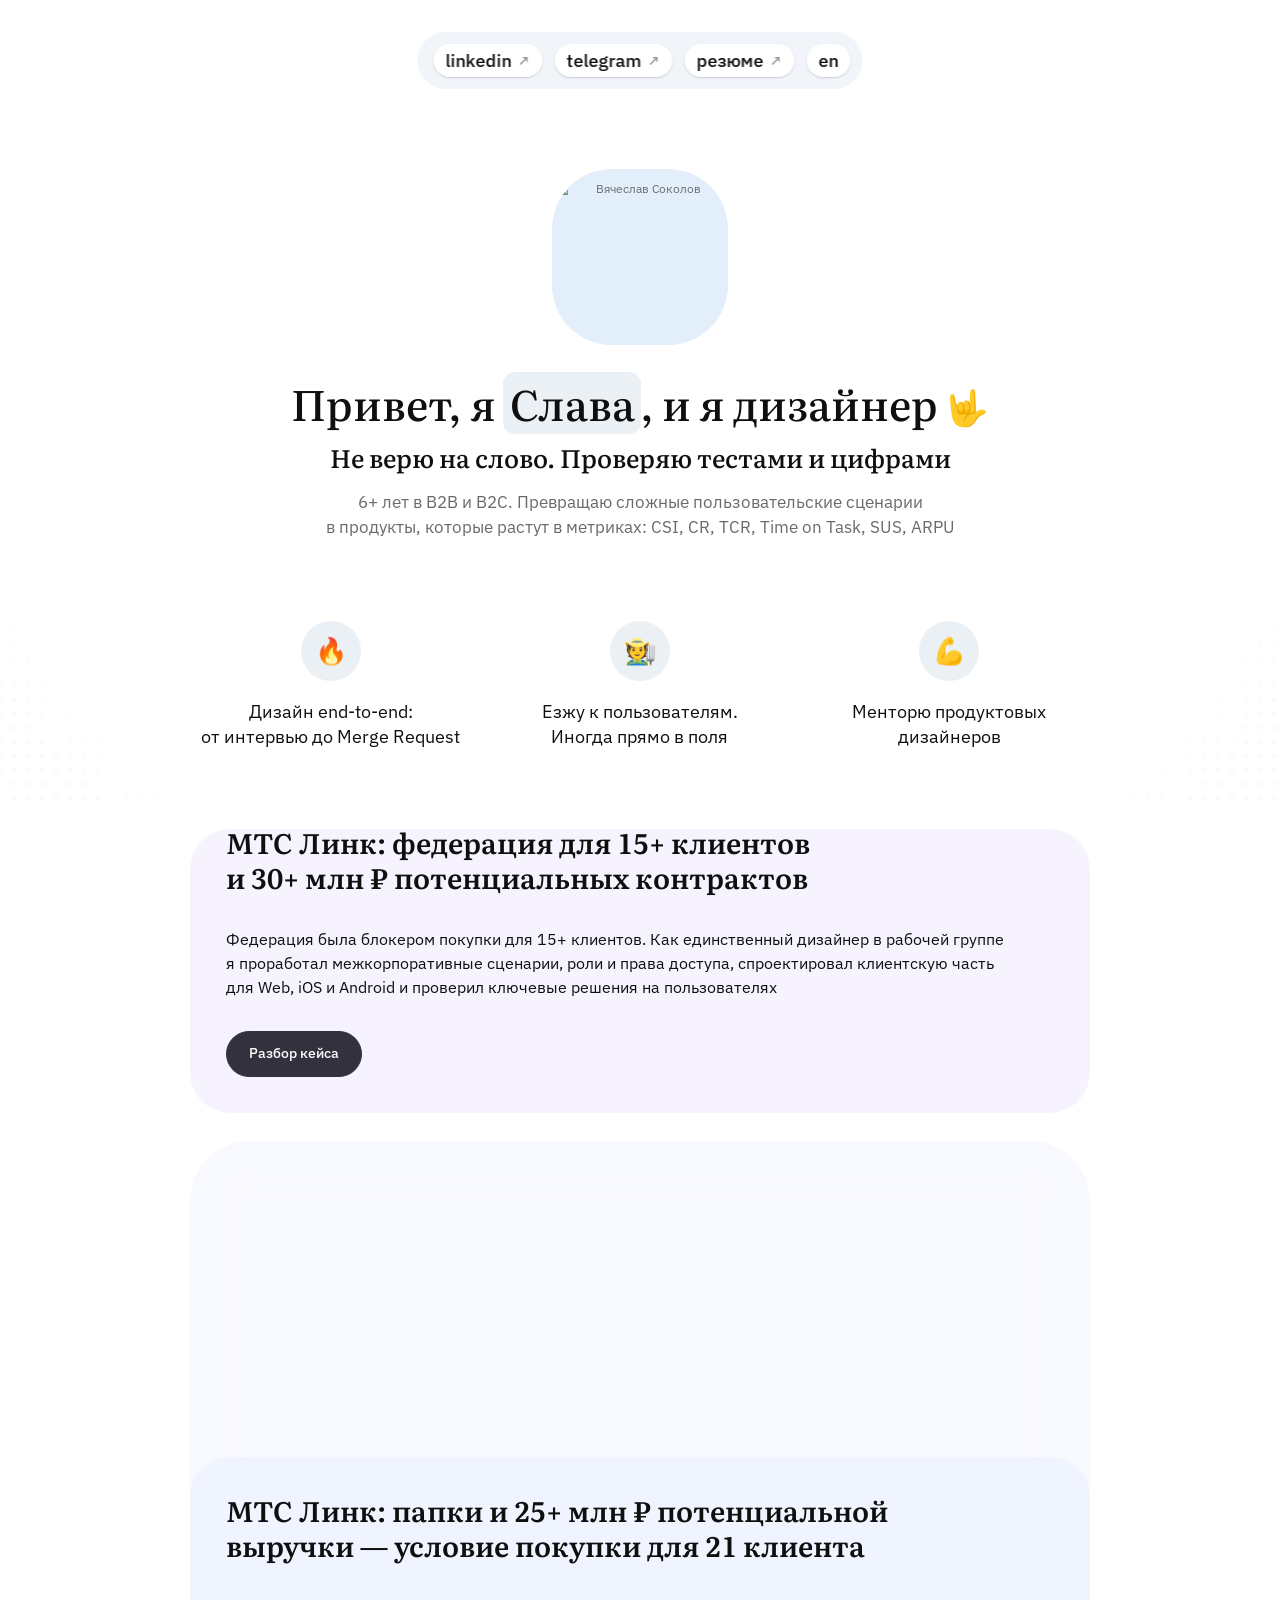
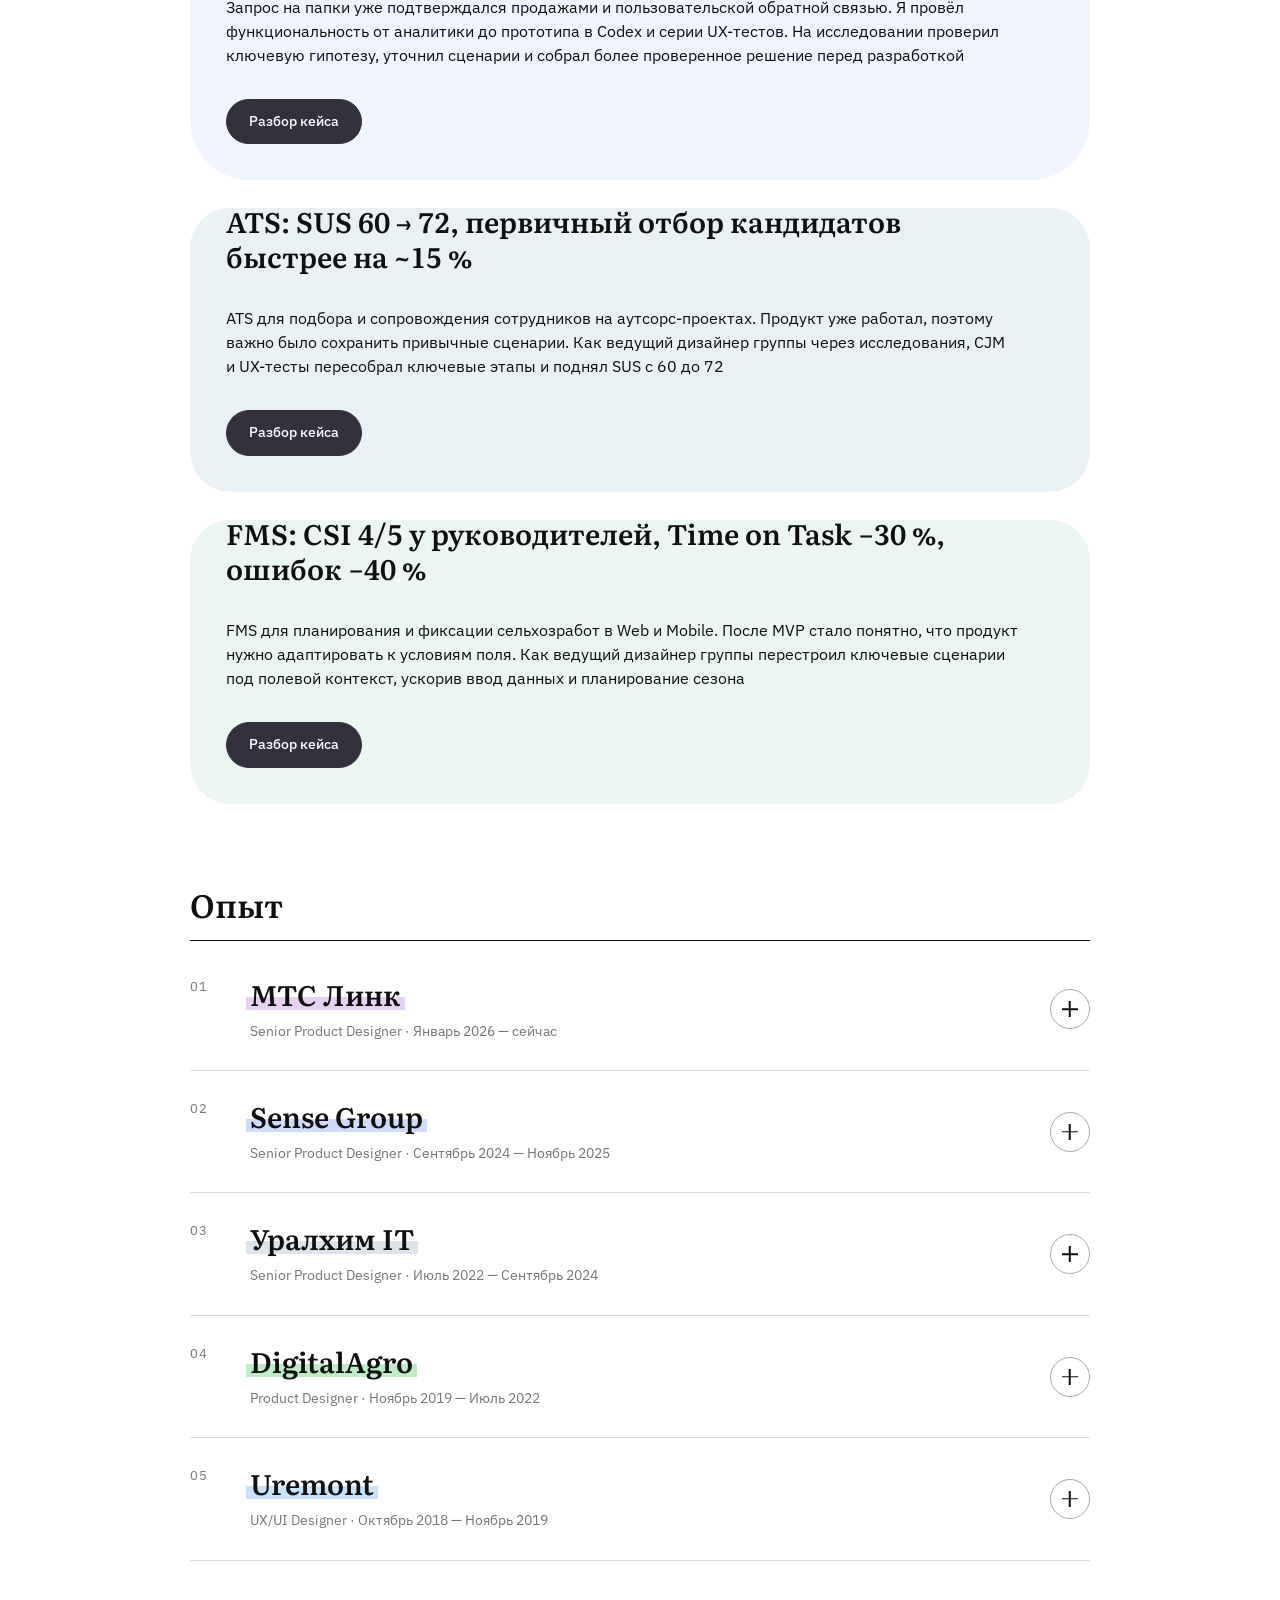
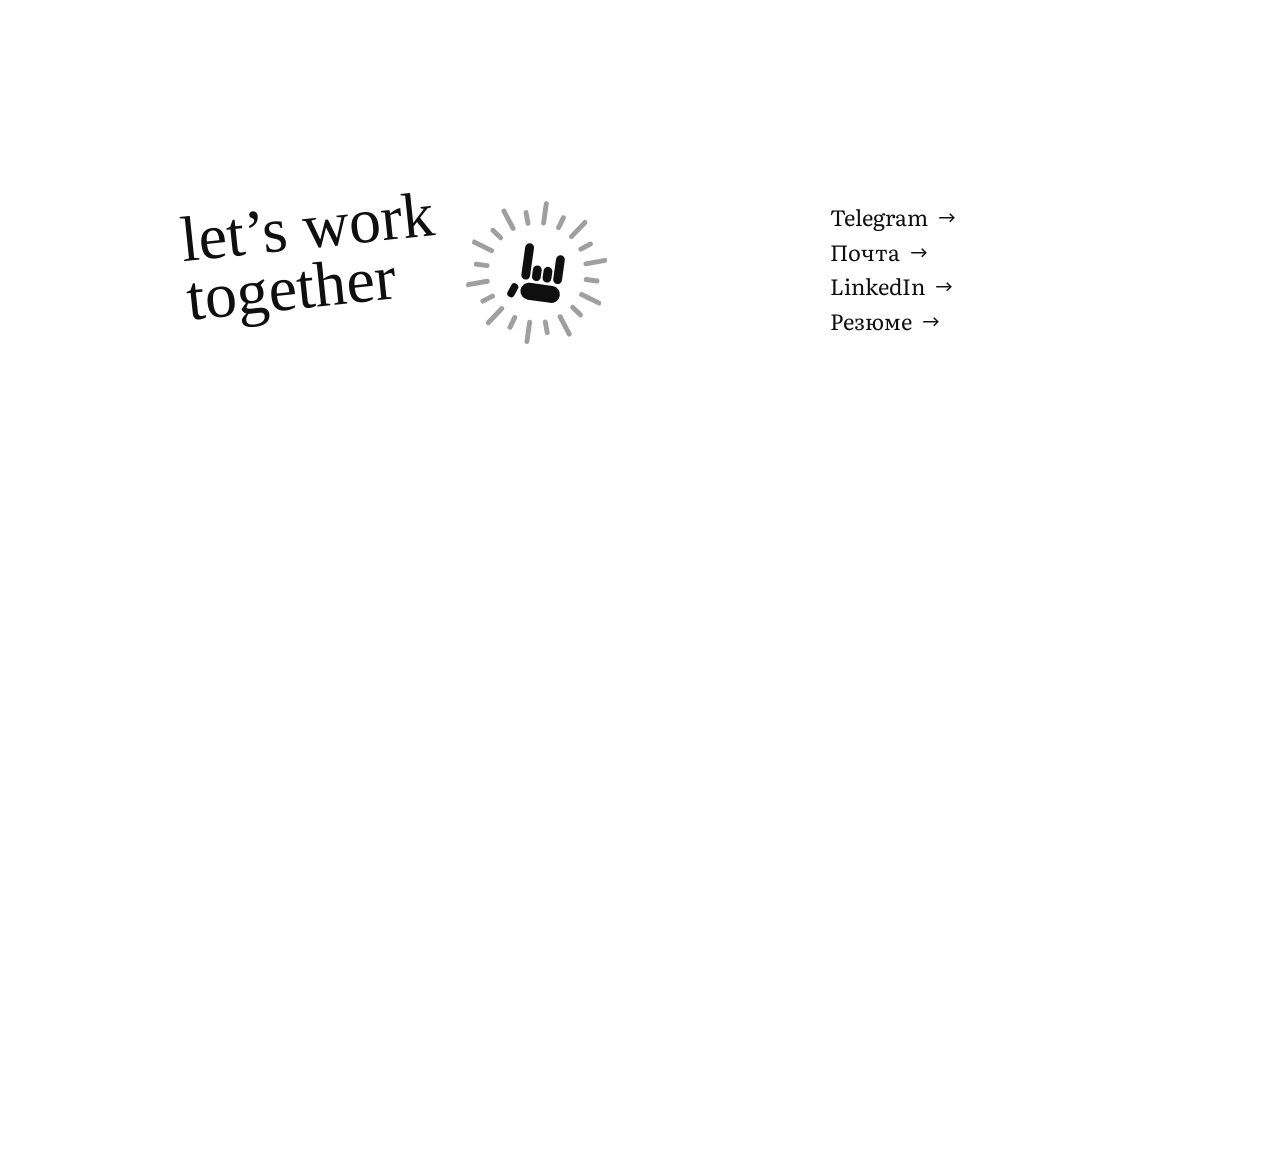
==== index.html @ fe498543 "Update stylesheet version in index.htmlindex.html: cache-buster style v127" ====
<!doctype html>
<html lang="ru" data-variant="b" data-type="1" data-body="3">
<head>
<meta charset="utf-8">
<meta name="viewport" content="width=device-width, initial-scale=1">
<meta name="description" content="Вячеслав Соколов — Senior Product Designer. B2B-продукты: корпоративные коммуникации, рекрутинг, полевые сервисы.">
<title>Вячеслав Соколов — Senior Product Designer</title>
<link rel="alternate" hreflang="ru" href="https://www.vsokolov.com/">
<link rel="alternate" hreflang="en" href="https://www.vsokolov.com/en/">
<link rel="alternate" hreflang="x-default" href="https://www.vsokolov.com/">
<link rel="icon" href="assets/favicon/favicon.ico" sizes="48x48">
<link rel="icon" type="image/png" sizes="32x32" href="assets/favicon/favicon-32.png">
<link rel="icon" type="image/png" sizes="192x192" href="assets/favicon/icon-192.png">
<link rel="apple-touch-icon" href="assets/favicon/apple-touch-icon.png">
<meta property="og:type" content="website">
<meta property="og:locale" content="ru_RU">
<meta property="og:site_name" content="Портфолио Вячеслава Соколова">
<meta property="og:url" content="https://www.vsokolov.com/">
<meta property="og:title" content="Senior Product Designer">
<meta property="og:description" content="6+ лет в B2B и B2C. Превращаю сложные пользовательские сценарии в продукты.">
<link rel="preconnect" href="https://fonts.googleapis.com">
<link rel="preconnect" href="https://fonts.gstatic.com" crossorigin>
<link href="https://fonts.googleapis.com/css2?family=Literata:wght@500;600&family=IBM+Plex+Sans:wght@400;500;600&family=Permanent+Marker&display=swap" rel="stylesheet">
<link rel="stylesheet" href="style.css?v=127">
<script src="site.js?v=124" defer></script>
<script src="intro.js?v=3" defer></script>
</head>
<body>
<svg width="0" height="0" style="position:absolute" aria-hidden="true" focusable="false"><filter id="displace-1" x="-50%" y="-50%" width="200%" height="200%"><feTurbulence type="turbulence" baseFrequency="0.03" numOctaves="3" seed="1" result="turbulence"/><feDisplacementMap in="SourceGraphic" in2="turbulence" scale="1.4" xChannelSelector="R" yChannelSelector="G"/></filter><filter id="displace-2" x="-50%" y="-50%" width="200%" height="200%"><feTurbulence type="turbulence" baseFrequency="0.03" numOctaves="3" seed="2" result="turbulence"/><feDisplacementMap in="SourceGraphic" in2="turbulence" scale="1.4" xChannelSelector="R" yChannelSelector="G"/></filter><filter id="displace-3" x="-50%" y="-50%" width="200%" height="200%"><feTurbulence type="turbulence" baseFrequency="0.03" numOctaves="3" seed="3" result="turbulence"/><feDisplacementMap in="SourceGraphic" in2="turbulence" scale="1.4" xChannelSelector="R" yChannelSelector="G"/></filter><filter id="displace-4" x="-50%" y="-50%" width="200%" height="200%"><feTurbulence type="turbulence" baseFrequency="0.03" numOctaves="3" seed="4" result="turbulence"/><feDisplacementMap in="SourceGraphic" in2="turbulence" scale="1.4" xChannelSelector="R" yChannelSelector="G"/></filter><filter id="displace-5" x="-50%" y="-50%" width="200%" height="200%"><feTurbulence type="turbulence" baseFrequency="0.03" numOctaves="3" seed="5" result="turbulence"/><feDisplacementMap in="SourceGraphic" in2="turbulence" scale="1.4" xChannelSelector="R" yChannelSelector="G"/></filter></svg>
<a class="skip" href="#main">К содержанию</a>

<div class="page-wrapper">
  <!-- сайдбар слева: фото, имя, роль, кнопки -->
  <aside class="sidebar" id="top">
    <div class="sidebar__inner">
      <div class="sidebar__links">
        <a class="pill pill--outline" href="https://www.linkedin.com/in/vycheslav-sokolov/" target="_blank" rel="noopener">LinkedIn<i class="arr">↗</i></a>
        <a class="pill pill--outline" href="https://t.me/Sokolov_k_doske" target="_blank" rel="noopener">Telegram<i class="arr">↗</i></a>
        <a class="pill pill--outline" href="https://drive.google.com/drive/folders/1yA-wTGNDiWYQ2XmveLwB1-y0D-GJOp_q?usp=sharing" target="_blank" rel="noopener">Резюме<i class="arr">↗</i></a>
        <a class="pill pill--outline pill--lang" href="en/" hreflang="en" lang="en" aria-label="English version">EN</a>
      </div>
      <div class="sidebar__photo" id="sidebar-photo"></div>
    </div>
  </aside>

  <main id="main">

  <section class="hero" aria-labelledby="h1">
    <h1 id="h1" class="hero__h"><span class="hero__b">Привет, я <mark class="chip">Слава</mark>, и я дизайнер&nbsp;<span class="hero__emo" aria-hidden="true">🤟</span></span><span class="hero__sub">Не верю на слово. Проверяю тестами и цифрами</span></h1>
    <p class="hero__lead">6+ лет в B2B и B2C. Превращаю сложные пользовательские сценарии в продукты, которые растут в метриках: CSI, CR, TCR, Time on Task, SUS, ARPU</p>
    <ul class="anchors">
      <li><span class="anchors__ico"><span class="anchors__emo" aria-hidden="true">🔥</span></span><span>Дизайн end-to-end: <br>от интервью до Merge Request</span></li>
      <li><span class="anchors__ico"><span class="anchors__emo" aria-hidden="true">🧑‍🌾</span></span><span>Езжу к пользователям. <br>Иногда прямо в поля</span></li>
      <li><span class="anchors__ico"><span class="anchors__emo" aria-hidden="true">💪</span></span><span>Менторю продуктовых <br>дизайнеров</span></li>
    </ul>
  </section>

  <section class="work" id="work" aria-label="Работы">
    <div id="cases"></div>
  </section>

  <section class="xpb" id="xpb" aria-labelledby="xpb-title">
    <div class="work__head"><h2 id="xpb-title">Опыт</h2></div>
    <div class="xpb__grid" id="xpb-grid"></div>
  </section>

  <section class="exp" id="experience" aria-labelledby="exp-title">
    <div class="work__head">
      <h2 id="exp-title">Опыт</h2>
    </div>
    <div class="xp-list" id="xp-list"></div>
    <div class="study">
      <div class="work__head work__head--sub"><h3>Учёба</h3></div>
      <ul class="study__list" id="study-list"></ul>
    </div>
  </section>


  <!-- ===== футер «let's rock»: чёрный на белом → по скроллу заезжает чёрная плашка, надпись инвертируется ===== -->
  <section class="fv fvx fv1" aria-label="Контакты">
    <div class="fvx__run"><div class="fvx__stick"><div class="fvx__layer fvx__layer--light"><div class="fvx__in fvx__in--1"><div class="fv1__art"><p class="rock" aria-hidden="true"><span>let’s work</span><span>together</span></p><svg class="horns" viewBox="0 0 250 290" aria-hidden="true" fill="none" stroke="currentColor" stroke-width="13" stroke-linecap="round" stroke-linejoin="round">
        <path d="M84 160 C76 126 72 92 76 68 C80 44 112 44 114 68 C116 94 118 120 122 140"/>
        <path d="M122 140 C134 128 164 128 172 146"/>
        <path d="M172 146 C178 120 188 94 198 72 C206 54 232 62 228 82 C224 106 212 134 202 168"/>
        <path d="M86 172 C60 178 26 160 12 128 C6 112 26 100 40 112 C58 128 76 148 92 160"/>
        <path d="M84 160 C76 206 90 256 138 262 C184 268 210 224 202 168"/>
      </svg></div><div class="fv1__side"><div class="fv__list"><a class="frow" href="https://t.me/Sokolov_k_doske" target=_blank rel=noopener><span>Telegram</span><i aria-hidden="true">→</i></a><a class="frow" href="mailto:sokolov_vya@mail.ru"><span>Почта</span><i aria-hidden="true">→</i></a><a class="frow" href="https://www.linkedin.com/in/vycheslav-sokolov/" target=_blank rel=noopener><span>LinkedIn</span><i aria-hidden="true">→</i></a><a class="frow" href="https://drive.google.com/drive/folders/1yA-wTGNDiWYQ2XmveLwB1-y0D-GJOp_q?usp=sharing" target=_blank rel=noopener><span>Резюме</span><i aria-hidden="true">→</i></a></div></div></div></div><div class="fvx__layer fvx__layer--dark" aria-hidden="true"><div class="fvx__in fvx__in--1"><div class="fv1__art"><p class="rock" aria-hidden="true"><span>let’s work</span><span>together</span></p><svg class="horns" viewBox="0 0 250 290" aria-hidden="true" fill="none" stroke="currentColor" stroke-width="13" stroke-linecap="round" stroke-linejoin="round">
        <path d="M84 160 C76 126 72 92 76 68 C80 44 112 44 114 68 C116 94 118 120 122 140"/>
        <path d="M122 140 C134 128 164 128 172 146"/>
        <path d="M172 146 C178 120 188 94 198 72 C206 54 232 62 228 82 C224 106 212 134 202 168"/>
        <path d="M86 172 C60 178 26 160 12 128 C6 112 26 100 40 112 C58 128 76 148 92 160"/>
        <path d="M84 160 C76 206 90 256 138 262 C184 268 210 224 202 168"/>
      </svg></div><div class="fv1__side"><div class="fv__list"><a class="frow" href="https://t.me/Sokolov_k_doske" target=_blank rel=noopener tabindex=-1><span>Telegram</span><i aria-hidden="true">→</i></a><a class="frow" href="mailto:sokolov_vya@mail.ru" tabindex=-1><span>Почта</span><i aria-hidden="true">→</i></a><a class="frow" href="https://www.linkedin.com/in/vycheslav-sokolov/" target=_blank rel=noopener tabindex=-1><span>LinkedIn</span><i aria-hidden="true">→</i></a><a class="frow" href="https://drive.google.com/drive/folders/1yA-wTGNDiWYQ2XmveLwB1-y0D-GJOp_q?usp=sharing" target=_blank rel=noopener tabindex=-1><span>Резюме</span><i aria-hidden="true">→</i></a></div></div></div></div></div></div>
  </section>

  </main>
</div>



<div class="sheet" id="sheet" aria-hidden="true">
  <div class="sheet__backdrop" data-close></div>
  <aside class="sheet__dialog" role="dialog" aria-modal="true" aria-labelledby="sheet-title" tabindex="-1">
    <button class="sheet__close" type="button" data-close aria-label="Закрыть кейс">✕</button>
    <div class="sheet__in" id="sheet-in"></div>
  </aside>
</div>
</body>
</html>
---- style.css ----
/* ==========================================================
   Ink / Paper · karalevich.com composition × n.belov.design cards
   Фиксированная сборка под 1920 — без адаптива.
   Референсы:
   — karalevich.com: угловая навигация, центрированное вступление,
     нарратив-заголовок + таблица фактов перед сценой со скринами.
   — n.belov.design/ru: карточка кейса = плашка с центрированной
     маркой бренда, короткий текст, две пилюли-кнопки.
   ========================================================== */
:root{
  --paper:#FFFFFF; --paper-2:#F4F3F0;
  --ink:#15130F; --ink-70:rgba(21,19,15,.72); --ink-55:rgba(21,19,15,.58); --ink-30:rgba(21,19,15,.32);
  --rule:rgba(21,19,15,.16); --rule-soft:rgba(21,19,15,.10);
  --signal:#C2412A;
  --tone-ink:#15130F; --tone-blue:#1B3050; --tone-clay:#9A4426; --tone-sage:#2E4B3B;

  --canvas:1920px;
  --container:900px;  /* B: единая ширина контента; ничто не выходит за неё */
  --gutter:28px;      /* B: отступ внутри карточки = зазор между карточками */
  --col:800px;     /* ЕДИНАЯ колонка: хиро, заголовки, карточки, опыт, контакты — всё по ней */
  --gap:22px;
  --r:40px;        /* радиус карточки */
  --r-in:18px;     /* вложенный радиус = --r минус отступ кадра (40−22) */
  --media-h:300px; /* высота медиа-контейнера в карточке */
  --media-pad:22px;

  --f-display:"Unbounded","Golos Text",sans-serif;
  --f-body:"Golos Text","Inter","Helvetica Neue",Arial,sans-serif;
}
*{box-sizing:border-box}
html{scroll-behavior:smooth;scroll-padding-top:40px}
body{
  margin:0;min-width:var(--canvas);width:var(--canvas);margin-inline:auto;
  background:var(--paper);color:var(--ink);font-family:var(--f-body);
  font-size:16px;line-height:1.6;letter-spacing:0;font-variant-numeric:tabular-nums;
  -webkit-font-smoothing:antialiased;
}
/* двухколоночная верстка: сайдбар слева, контент справа */
/* внешний отступ = --edge со всех сторон страницы; он же отступ плашки от верха/низа экрана */
.page-wrapper{--edge:30px;display:grid;grid-template-columns:300px 1fr;gap:60px;padding:var(--edge);min-height:100vh}
body.is-locked{overflow:hidden}
a{color:inherit;text-decoration:none}
h1,h2,h3,h4,p,ul,ol,li,dl,dd,dt,figure,figcaption,button{margin:0;padding:0}
ul,ol{list-style:none}
button{font:inherit;color:inherit;background:none;border:0;cursor:pointer}
img{display:block;max-width:100%}
:focus-visible{outline:2px solid var(--signal);outline-offset:3px}
.skip{position:absolute;left:12px;top:-60px;z-index:200;background:var(--ink);color:var(--paper);padding:10px 16px;font-size:14px}
.skip:focus{top:12px}
.meta{font-size:11px;letter-spacing:.14em;text-transform:uppercase;font-weight:600;color:var(--ink-55)}

/* ================= SIDEBAR (слева: фото, имя, роль, кнопки) ================= */
.sidebar{
  /* плашка закреплена и всегда равна высоте экрана минус внешние отступы сверху/снизу */
  position:sticky;top:var(--edge);align-self:start;
  height:calc(100vh - var(--edge)*2);
  background:#F7F7F7;border-radius:var(--r);
  padding:32px;overflow-y:auto;scrollbar-width:none;
}
.sidebar::-webkit-scrollbar{display:none}
/* внутренний отступ 32px со всех сторон; верх — фото/имя/био, низ — кнопки прибиты к нижнему краю */
.sidebar__inner{display:flex;flex-direction:column;align-items:center;text-align:center;min-height:100%}
.sidebar__photo{
  width:160px;height:160px;margin-bottom:28px;
  background:var(--paper-2);border-radius:50%;
  display:flex;align-items:center;justify-content:center;
  font-size:12px;color:var(--ink-55);flex:none;
}

/* ссылки и подпись нужны только варианту B */
.sidebar__links,.hero__b,.hero__lead,.anchors,.arr,.kcard__panel--b{display:none}

/* ================= ПЕРЕКЛЮЧАТЕЛЬ ВАРИАНТОВ ================= */

/* ================= PILLS (n.belov-style buttons) ================= */
.pill{display:inline-flex;align-items:center;gap:7px;border-radius:999px;padding:11px 22px;font-size:13.5px;font-weight:500;border:1px solid transparent;transition:background .2s,color .2s,border-color .2s}
.pill--solid{background:var(--paper);color:var(--ink)}
.pill--solid:hover{background:var(--ink);color:var(--paper)}
.pill--line{border-color:rgba(247,245,240,.4);color:var(--paper)}
.pill--line:hover{background:var(--paper);color:var(--ink);border-color:var(--paper)}
/* тёмные пилюли — для карточек на светлой подложке */
.pill--dark{background:var(--ink);color:var(--paper)}
.pill--dark:hover{background:transparent;color:var(--ink);border-color:var(--ink)}
.pill--outline{border-color:var(--rule);color:var(--ink)}
.pill--outline:hover{background:var(--ink);color:var(--paper);border-color:var(--ink)}

/* ================= HERO (центрированное вступление) ================= */
.hero{max-width:var(--col);margin-inline:auto;padding:80px 0 100px;text-align:center}
.hero__eyebrow{display:block}
.hero__h{margin-top:26px;font-family:var(--f-display);font-size:38px;line-height:1.22;letter-spacing:0;font-weight:600;text-wrap:balance;max-width:45ch;margin-inline:auto}
.hero__h em{font-style:normal;color:var(--ink-30)}

/* ================= WORK ================= */
.work{max-width:var(--col);margin-inline:auto;padding:60px 0 0}
.work__head{display:flex;align-items:baseline;justify-content:space-between;gap:20px;padding-bottom:16px;border-bottom:1px solid var(--ink)}
.work__head h2{font-family:var(--f-display);font-size:30px;letter-spacing:0;font-weight:600}
.work__head--sub{padding-bottom:14px;margin-top:0}
.work__head h3{font-family:var(--f-display);font-size:20px;letter-spacing:0;font-weight:600}

/* ---- case card: единая карточка в духе n.belov — медиа сверху, панель с фактами снизу ---- */
.case{max-width:var(--col);margin-inline:auto;padding-top:96px}

.kcard{
  --tone:var(--tone-ink);--on:#F7F5F0;--on-2:rgba(247,245,240,.62);--on-3:rgba(247,245,240,.22);
  display:block;width:100%;border-radius:var(--r);overflow:hidden;
  box-shadow:0 1px 0 var(--rule-soft);
}
.kcard[data-tone="blue"]{--tone:var(--tone-blue)}
.kcard[data-tone="clay"]{--tone:var(--tone-clay)}
.kcard[data-tone="sage"]{--tone:var(--tone-sage)}

/* сцена фиксированной высоты 300px; кадр внутри центрируется и живёт по высоте,
   ширина — производная от пропорций картинки, на всю ширину не тянется */
.kcard__media{position:relative;height:var(--media-h);padding:var(--media-pad);background:var(--paper-2);display:flex;align-items:center;justify-content:center;overflow:hidden}
.kcard__media img{position:static;width:auto;height:100%;max-width:100%;object-fit:contain;border-radius:var(--r-in);box-shadow:0 18px 40px -22px rgba(21,19,15,.38)}
.kcard__ghost{font-family:var(--f-display);font-weight:700;font-size:140px;letter-spacing:0;color:var(--tone);opacity:.16;line-height:1;user-select:none}

.kcard__panel{background:var(--tone);color:var(--on);padding:52px 64px 56px}
.kcard__eyebrow{color:var(--on-2)}
.kcard__title{margin-top:16px;font-family:var(--f-display);font-size:30px;line-height:1.18;letter-spacing:0;font-weight:600;max-width:34ch}
.kcard__facts{margin-top:30px;border-top:1px solid var(--on-3)}
.kcard__facts div{display:grid;grid-template-columns:168px minmax(0,1fr);gap:18px;padding:14px 0;border-bottom:1px solid var(--on-3);font-size:14.5px}
.kcard__facts dt{color:var(--on-2)}
.kcard__facts dd{font-weight:500}
.kcard__btns{margin-top:20px;display:flex;gap:12px}

/* ---- variant: лёгкая тональность — бледная подложка в цвете кейса, тёмный текст ---- */
.kcard--light{border:1px solid color-mix(in srgb, var(--tone) 26%, white)}
.kcard--light .kcard__media{background:color-mix(in srgb, var(--tone) 9%, white)}
.kcard--light .kcard__ghost{color:var(--tone);opacity:.28}
.kcard--light .kcard__panel{background:color-mix(in srgb, var(--tone) 7%, white);color:var(--ink)}
.kcard--light .kcard__eyebrow{color:var(--ink-55)}
.kcard--light .kcard__facts{border-top-color:color-mix(in srgb, var(--tone) 30%, white)}
.kcard--light .kcard__facts div{border-bottom-color:color-mix(in srgb, var(--tone) 22%, white)}
.kcard--light .kcard__facts dt{color:var(--ink-55)}
.kcard--light .kcard__facts dd{color:var(--ink)}

/* ---- variant: серая подложка — изображение в рамке внутри, факты на том же сером поле ---- */
.kcard--grey{border:1px solid var(--rule-soft)}
.kcard--grey .kcard__panel{background:var(--paper-2);color:var(--ink);padding:44px 64px 56px}
.kcard--grey .kcard__media{background:var(--paper-2)}
.kcard--grey .kcard__media .frame{display:block;height:100%;border-radius:var(--r-in);overflow:hidden;box-shadow:0 18px 40px -22px rgba(21,19,15,.3)}
.kcard--grey .kcard__media .frame img{width:auto;height:100%;max-width:100%;object-fit:contain;display:block;border-radius:0;box-shadow:none}
.kcard--grey .kcard__eyebrow{color:var(--ink-55)}
.kcard--grey .kcard__title{color:var(--ink)}
.kcard--grey .kcard__facts{border-top-color:var(--ink)}
.kcard--grey .kcard__facts div{border-bottom-color:var(--rule-soft)}
.kcard--grey .kcard__facts dt{color:var(--ink-55)}
.kcard--grey .kcard__facts dd{color:var(--ink)}

/* ================= EXPERIENCE ================= */
.exp{max-width:var(--col);margin-inline:auto;padding-top:150px}
.xp-list{border-top:0}
.xp{border-bottom:1px solid var(--rule)}
/* заголовок строки — заподлицо с колонкой, индикатор прижат к правому краю */
.xp__head{width:100%;text-align:left;display:grid;grid-template-columns:minmax(0,1fr) 26px;column-gap:var(--gap);align-items:center;padding:20px 0}
/* индикатор: форма не меняется, плюс складывается в минус; открытое состояние — заливка */
.xp__icon{justify-self:end;width:26px;height:26px;border-radius:50%;border:1px solid var(--rule);position:relative;flex:none;transition:background .22s,border-color .22s}
.xp__icon::before,.xp__icon::after{content:"";position:absolute;left:50%;top:50%;width:10px;height:1px;background:var(--ink);
  transform:translate(-50%,-50%);transition:background .22s,transform .3s cubic-bezier(.2,.8,.3,1)}
.xp__icon::after{transform:translate(-50%,-50%) rotate(90deg)}
.xp__head:hover .xp__icon{border-color:var(--ink-55)}
.xp.is-open .xp__icon{background:var(--ink);border-color:var(--ink)}
.xp.is-open .xp__icon::before,.xp.is-open .xp__icon::after{background:var(--paper)}
.xp.is-open .xp__icon::after{transform:translate(-50%,-50%) rotate(90deg) scaleX(0)}
.xp__main{display:flex;flex-direction:column;gap:4px}
.xp__co{font-family:var(--f-display);font-size:17px;letter-spacing:0;font-weight:600}
.xp__sub{font-size:13.5px;color:var(--ink-55)}
.xp__sub em{font-style:normal;color:var(--signal)}
.xp__panel{display:grid;grid-template-rows:0fr;transition:grid-template-rows .4s cubic-bezier(.2,.8,.3,1)}
.xp.is-open .xp__panel{grid-template-rows:1fr}
.xp__inner{overflow:hidden;min-height:0}
.xp__body{padding:2px 0 32px;max-width:68ch}
.xp__about{font-size:13.5px;line-height:1.6;color:var(--ink-70)}
.xp__items{margin-top:15px;display:flex;flex-direction:column;gap:10px}
.xp__items li{position:relative;font-size:13.5px;line-height:1.6;color:var(--ink-70)}
.xp__items li::before{content:"";position:absolute;left:-18px;top:.8em;width:7px;height:1px;background:var(--ink-30)}
.xp__items b{font-weight:600;color:var(--ink)}
.xp__link{margin-top:17px;display:inline-flex;gap:8px;font-size:13.5px;font-weight:500;border-bottom:1px solid var(--rule);padding-bottom:2px;transition:border-color .2s}
.xp__link:hover{border-color:var(--signal)}

.study{margin-top:84px}
.study__list{margin-top:13px}
/* [институт] [название курса] [год] — заподлицо слева, год прижат вправо */
.study__list li{display:grid;grid-template-columns:230px minmax(0,1fr) auto;column-gap:var(--gap);align-items:baseline;padding:13px 0;border-bottom:1px solid var(--rule-soft);font-size:13.5px}
.study__list li span:nth-child(1){color:var(--ink)}
.study__list li span:nth-child(1) i{font-style:normal;color:var(--ink-55)}
.study__list li span:nth-child(2){color:var(--ink-55);white-space:nowrap;text-align:right}

/* ================= CONTACTS ================= */

/* ================= SHEET ================= */
.sheet{position:fixed;inset:0;z-index:100;display:none}
.sheet.is-open{display:block}
.sheet__backdrop{position:absolute;inset:0;background:rgba(21,19,15,.4);opacity:0;transition:opacity .3s}
.sheet.is-in .sheet__backdrop{opacity:1}
.sheet__dialog{position:absolute;top:0;bottom:0;right:0;width:780px;background:var(--paper);overflow-y:auto;overscroll-behavior:contain;border-left:1px solid var(--rule);transform:translateX(24px);opacity:0;transition:transform .36s cubic-bezier(.2,.8,.3,1),opacity .24s}
.sheet.is-in .sheet__dialog{transform:none;opacity:1}
.sheet__close{position:sticky;top:16px;float:right;margin:16px 16px 0 0;z-index:2;width:36px;height:36px;border:1px solid var(--ink);background:var(--paper);display:flex;align-items:center;justify-content:center;font-size:13px;transition:background .2s,color .2s}
.sheet__close:hover{background:var(--ink);color:var(--paper)}
.sheet__in{padding:48px 48px 90px}
.case__eyebrow{margin-bottom:16px}
.case__title{font-family:var(--f-display);font-size:34px;line-height:1.08;letter-spacing:0;font-weight:600;max-width:20ch}
.case__lead{margin-top:16px;font-size:18px;line-height:1.45;color:var(--ink-70);max-width:44ch}
.case__sheet-facts{margin-top:30px;border-top:1px solid var(--ink)}
.case__sheet-facts div{display:grid;grid-template-columns:132px minmax(0,1fr);gap:16px;padding:11px 0;border-bottom:1px solid var(--rule-soft);font-size:13.5px}
.case__sheet-facts dt{color:var(--ink-55)}
.case__sec{margin-top:36px}
.case__sec h3{margin-bottom:10px}
.case__sec p{font-size:15.5px;line-height:1.62;color:var(--ink-70);max-width:62ch}
.case__metrics{margin-top:38px;padding-top:24px;border-top:1px solid var(--ink);display:grid;grid-template-columns:repeat(2,minmax(0,1fr));gap:22px var(--gap)}
.case__metrics b{display:block;font-family:var(--f-display);font-size:32px;font-weight:600;letter-spacing:0;line-height:1}
.case__metrics span{display:block;margin-top:8px;font-size:13.5px;color:var(--ink-55);max-width:28ch;line-height:1.4}
.case__stages li{display:grid;grid-template-columns:34px minmax(0,1fr);gap:12px;padding:16px 0;border-top:1px solid var(--rule-soft)}
.case__stages li > span{font-family:var(--f-display);font-size:11px;letter-spacing:.06em;color:var(--ink-55);padding-top:5px;font-weight:600}
.case__stages h4{font-family:var(--f-display);font-size:18px;font-weight:600;letter-spacing:0;line-height:1.2;margin-bottom:6px}
.case__stages p{font-size:13.5px;line-height:1.6;color:var(--ink-70);max-width:58ch}
.case__media{margin-top:34px;display:grid;gap:18px}
.case__media figure{border:1px solid var(--rule)}
.case__media img{display:block;width:100%;aspect-ratio:16/10;object-fit:cover}
.case__media figcaption a{color:inherit;text-decoration:underline;text-decoration-thickness:1px;text-underline-offset:3px}
.case__media figcaption a:hover{text-decoration-thickness:2px}
.case__media video{display:block;width:100%;height:auto;background:var(--paper-2)}
.case__media .ph{aspect-ratio:16/10;background:var(--paper-2);display:flex;align-items:center;justify-content:center;flex-direction:column;gap:4px}
.case__media .ph b{font-size:11px;letter-spacing:.1em;text-transform:uppercase;color:var(--ink-30);font-weight:600}
.case__media .ph small{font-size:12px;color:var(--ink-30)}
.case__media figcaption{padding:10px 14px 12px;font-size:12.5px;color:var(--ink-55)}
.case__take{margin-top:38px}
.case__take li{position:relative;padding:0 0 0 18px;margin-top:10px;font-size:13.5px;line-height:1.6;color:var(--ink-70);max-width:62ch}
.case__take li::before{content:"";position:absolute;left:0;top:.8em;width:6px;height:1px;background:var(--ink-30)}
.case__next{margin-top:52px;padding-top:20px;border-top:1px solid var(--ink);width:100%;display:flex;justify-content:space-between;align-items:center;gap:16px;text-align:left}
.case__next span{font-size:13.5px;color:var(--ink-55)}
.case__next strong{font-family:var(--f-display);font-weight:600;font-size:18px;letter-spacing:0;transition:transform .3s;display:inline-block}
.case__next:hover strong{transform:translateX(4px)}

/* ================= REVEAL ================= */
.rv{opacity:0;transform:translateY(14px);transition:opacity .7s ease,transform .7s cubic-bezier(.2,.8,.3,1)}
.rv.in{opacity:1;transform:none}
@media (prefers-reduced-motion:reduce){
  html{scroll-behavior:auto}
  .rv{opacity:1;transform:none;transition:none}
}

/* ================= ОСНОВНОЙ МАКЕТ =================
   Реальная композиция референса romaaaa.framer.website (замер на 1920):
   одна центральная колонка 1160px в контейнере 1200px; сверху плавающая пилюля-навигация;
   аватар 140px → заголовок 54/54 Geist 500 по центру → проекты: слева клиент+описание, справа период+роль,
   под ними медиа 1160×700 (r8, #F9F9F9). Расстояния: аватар→заголовок 16, заголовок→первый проект 140,
   шапка проекта→медиа 20, медиа→следующий проект 80. Серый #ABABAB, чёрный #0F0F0F. */
[data-variant="b"] body{width:auto;min-width:0}
[data-variant="b"]{--ink:#0F0F0F;--b-gray:#ABABAB;--f-geist:"Geist","Golos Text",sans-serif}
[data-variant="b"] .page-wrapper{display:block;max-width:var(--container);margin-inline:auto;padding:144px 0 120px;min-height:0}
[data-variant="b"] .sidebar{position:static;height:auto;background:none;border-radius:0;padding:0;overflow:visible}
[data-variant="b"] .sidebar__inner{display:block;min-height:0;text-align:center}

/* пилюля-навигация: fixed, по центру */
[data-variant="b"] .sidebar__links{display:flex;gap:12px;position:fixed;top:32px;left:50%;transform:translateX(-50%);z-index:110;padding:12px 12px 12px 16px;border-radius:100px;background:rgba(235,240,245,.7);-webkit-backdrop-filter:blur(16px);backdrop-filter:blur(16px)}
[data-variant="b"] .sidebar__links .pill{gap:4px;padding:6px 12px;border:0;border-radius:23px;background:#fff;color:var(--ink);font-family:var(--f-geist);font-size:18px;line-height:21px;font-weight:500;box-shadow:0 1px 2px rgba(0,0,0,.16);text-transform:lowercase}
[data-variant="b"] .sidebar__links .pill:hover{background:var(--ink);color:#fff}
[data-variant="b"] .arr{display:inline;font-style:normal;font-size:.85em;opacity:.45;margin-left:2px}
[data-variant="b"] .sidebar__photo{display:block;width:140px;height:140px;aspect-ratio:auto;margin:0 auto 16px;border-radius:50%;overflow:hidden;background:#F9F9F9}
[data-variant="b"] .sidebar__photo img{width:100%;height:100%;object-fit:cover;object-position:50% 12%;border-radius:0 !important}
/* заголовок */
[data-variant="b"] .hero{max-width:none;margin:0;padding:0;text-align:center}

[data-variant="b"] .hero__b{display:inline}
[data-variant="b"] .hero__h{margin:0 auto;max-width:none;font-family:var(--f-hero);font-size:54px;font-weight:500;text-wrap:balance;color:var(--ink)}
/* проекты: компоновка из Figma (node 249:28) — серая плита, белый верхний блок с медиа 300px, текст ниже.
   Типографика карточки — прежняя (Unbounded / Golos). Одна карточка в ряд. */
[data-variant="b"] .work{max-width:none;margin:0;padding:96px 0 0}
[data-variant="b"] #cases{display:grid;grid-template-columns:minmax(0,1fr);gap:var(--gutter)}
[data-variant="b"] .case{max-width:none;margin:0;padding:0;display:block}
/* карточка: цветная плита-градиент по теме кейса; медиа внутри с вложенным радиусом (40 − 28 = 12), без белой рамки */
[data-variant="b"] .kcard{display:block;width:100%;border:0;border-radius:var(--r);box-shadow:none;overflow:hidden;
  background:var(--bg)}
[data-variant="b"] .kcard__media,[data-variant="b"] .kcard--light .kcard__media,[data-variant="b"] .kcard--grey .kcard__media{height:calc(var(--media-h) + var(--gutter)*2);padding:var(--gutter) var(--gutter) 0;border-radius:0;background:none}
[data-variant="b"] .kcard__media img,[data-variant="b"] .kcard--grey .kcard__media .frame img{width:100%;height:100%;max-width:none;object-fit:cover;border-radius:0;box-shadow:none}
[data-variant="b"] .kcard__media img{border-radius:calc(var(--r) - var(--gutter))}
[data-variant="b"] .kcard--grey .kcard__media .frame{width:100%;height:100%;border-radius:calc(var(--r) - var(--gutter));box-shadow:none}
[data-variant="b"] .kcard__panel,[data-variant="b"] .kcard--light .kcard__panel,[data-variant="b"] .kcard--grey .kcard__panel{background:none;color:var(--ink);padding:40px var(--gutter) var(--gutter)}
[data-variant="b"] .kcard__eyebrow,[data-variant="b"] .kcard--light .kcard__eyebrow,[data-variant="b"] .kcard--grey .kcard__eyebrow{color:rgba(15,15,15,.6)}
[data-variant="b"] .kcard__title{max-width:none;text-wrap:balance}
[data-variant="b"] .kcard .kcard__facts{border-top-color:var(--ink)}
[data-variant="b"] .kcard .kcard__facts div{border-bottom-color:rgba(15,15,15,.16)}
[data-variant="b"] .kcard .kcard__facts dt{color:rgba(15,15,15,.6)}
[data-variant="b"] .kcard .pill--outline{border-color:rgba(15,15,15,.28)}
[data-variant="b"] .kcard .pill--outline:hover{border-color:var(--ink)}

/* ===== ТИПОГРАФИКА B (выбран вариант 3): Playfair Display в заголовках + Golos Text в тексте.
   Трекинг на ступень свободнее (−.015 → −.005em), межстрочный +10% ===== */
[data-variant="b"]{--f-display:"Playfair Display","Golos Text",serif;--f-hero:"Playfair Display","Golos Text",serif}
[data-variant="b"] .hero__h{font-weight:500;letter-spacing:0;line-height:1.1}   /* 54px / 59px */
[data-variant="b"] .kcard__title,[data-variant="b"] .work__head h2,[data-variant="b"] .xp__co,[data-variant="b"] .work__head h3{font-weight:600;letter-spacing:0}
[data-variant="b"] .kcard__title{font-size:28px;line-height:1.25}
[data-variant="b"] .work__head h2{line-height:1.35}

/* опыт и контакты — в той же колонке */
[data-variant="b"] .exp{max-width:none;margin-inline:0}

/* ===== B: блок метрик между приветствием и карточками ===== */

/* ===== B: акценты в сетке карточек ===== */
/* 01 — медиа в край: без полей слева, справа и сверху; скругление верха задаёт сама карточка */
[data-variant="b"] .kcard__media{height:calc(var(--media-h) + var(--gutter));padding:0}
[data-variant="b"] .kcard__media img{border-radius:0}
/* 03 — скругление +50% (40 → 60); вложенный радиус медиа = 60 − 28 */
[data-variant="b"] #case-folders .kcard{border-radius:calc(var(--r)*1.5)}
[data-variant="b"] #case-folders .kcard__media .frame{border-radius:calc(var(--r)*1.5 - var(--gutter))}

/* ===== B: опыт и учёба =====
   [№] [компания ………… роль · период] [+]. Ховер — плоская подложка на всю строку, без скруглений;
   контент сдвигается внутрь на 20px, граница строки остаётся на месте. Всё внутри контейнера. */
[data-variant="b"] .xp-list{counter-reset:xp;margin-top:8px}
[data-variant="b"] .xp{counter-increment:xp;border-bottom:1px solid var(--rule)}
[data-variant="b"] .xp__head{grid-template-columns:44px minmax(0,1fr) 26px;column-gap:16px;padding:28px 0;transition:background .25s,padding .3s cubic-bezier(.2,.8,.3,1)}
[data-variant="b"] .xp__head::before{content:counter(xp,decimal-leading-zero);font-family:var(--f-geist);font-size:13px;letter-spacing:.06em;color:var(--ink-55);align-self:baseline}
[data-variant="b"] .xp__head:hover,[data-variant="b"] .xp__head:focus-visible{background:var(--paper-2);padding-inline:20px}
[data-variant="b"] .xp__main{display:grid;grid-template-columns:minmax(0,1fr) auto;column-gap:24px;align-items:baseline}
[data-variant="b"] .xp__co{font-size:28px;line-height:1.25;letter-spacing:0}
[data-variant="b"] .xp__sub{font-size:14px;text-align:right;white-space:nowrap}
[data-variant="b"] .xp__body{padding:4px 0 36px 60px;max-width:none}
[data-variant="b"] .xp__about,[data-variant="b"] .xp__items li,[data-variant="b"] .xp__link{font-size:16px}
[data-variant="b"] .xp__about,[data-variant="b"] .xp__items{max-width:68ch}
[data-variant="b"] .xp__items li::before{left:-20px}
[data-variant="b"] .study__list li{padding:16px 0;font-size:15px}

/* ===== B: «дрожание» заголовка (механика kirill.si): 5 SVG-фильтров feTurbulence + feDisplacementMap,
   переключаются ступенями 5 кадров за 0.5s. Выключено на тач-устройствах и при prefers-reduced-motion ===== */
@keyframes displace{
  0%{filter:url(#displace-1)} 20%{filter:url(#displace-2)} 40%{filter:url(#displace-3)} 60%{filter:url(#displace-4)} 80%,100%{filter:url(#displace-5)}
}
[data-variant="b"] .hero__h{animation:displace .5s steps(1,end) infinite}
@media (hover:none) and (pointer:coarse),(prefers-reduced-motion:reduce){[data-variant="b"] .hero__h{animation:none}}

/* ===== B: опыт — у каждой из пяти строк свой ховер (все углы прямые, всё внутри контейнера) =====
   01 МТС Линк  — подложка + сдвиг контента (базовый, выше)
   02 Sense     — коралловая заливка «шторкой» слева направо
   03 Уралхим   — чёрная линия прорисовывается по нижнему краю, название раскрывается трекингом
   04 DigitalAgro — номер меняется на стрелку ↗, название сдвигается, зелёная подложка
   05 Uremont   — название «дрожит» (тот же displace, что в приветствии), янтарная подложка */
[data-variant="b"] .xp .xp__head:hover,[data-variant="b"] .xp .xp__head:focus-visible{padding-inline:0;background-color:transparent}
[data-variant="b"] .xp__main,[data-variant="b"] .xp__co{transition:transform .35s cubic-bezier(.2,.8,.3,1),letter-spacing .35s cubic-bezier(.2,.8,.3,1)}

[data-variant="b"] .xp .xp__head{background-image:linear-gradient(rgba(15,15,15,.7),rgba(15,15,15,.7));background-repeat:no-repeat;background-position:0 100%;background-size:0% 2px;transition:background-size .5s cubic-bezier(.2,.8,.3,1)}
[data-variant="b"] .xp .xp__head:hover,[data-variant="b"] .xp .xp__head:focus-visible{background-size:100% 2px}
[data-variant="b"] .xp .xp__head:hover .xp__co,[data-variant="b"] .xp .xp__head:focus-visible .xp__co{letter-spacing:.03em}

/* ===== B: состав и порядок карточек, контент панели ===== */

[data-variant="b"] .kcard__panel--b{display:flex;flex-direction:column}
[data-variant="b"] #cases>.case{order:var(--ob)}
[data-variant="b"] .kcard__lead{margin-top:14px;font-size:17px;line-height:1.5;color:var(--ink);font-weight:400;max-width:60ch}
[data-variant="b"] .kcard__panel--b .kcard__facts{margin-top:28px}
.xp__link+.xp__link{margin-left:26px}
[data-variant="b"] .study__list li{grid-template-columns:minmax(0,1fr) auto}

/* ===== B: первый блок — приветствие, лид и «якоря» вместо метрик ===== */
[data-variant="b"]{--accent:#EBF0F5}
[data-variant="b"] .chip{background:var(--accent);color:var(--ink);padding:0 .16em;margin:0 -.02em;border-radius:12px;-webkit-box-decoration-break:clone;box-decoration-break:clone}
[data-variant="b"] .hero__lead{display:block;max-width:760px;margin:28px auto 0;font-size:21px;line-height:1.55;color:rgba(15,15,15,.62);text-wrap:balance}
[data-variant="b"] .anchors{display:grid;grid-template-columns:repeat(3,minmax(0,1fr));column-gap:var(--gutter);margin-top:64px;text-align:left}
[data-variant="b"] .anchors li{display:flex;flex-direction:column;gap:18px;font-size:18px;line-height:1.4;color:var(--ink);max-width:24ch}
[data-variant="b"] .anchors__ico{width:60px;height:60px;border-radius:50%;background:var(--accent);display:grid;place-items:center}
[data-variant="b"] .anchors__ico svg{width:26px;height:26px;fill:var(--ink)}
[data-variant="b"] .anchors__emo{font-size:26px;line-height:1;font-family:"Apple Color Emoji","Segoe UI Emoji","Noto Color Emoji",sans-serif}
[data-variant="b"] .hero__emo{display:inline-block;margin-left:.28em;font-size:.82em;line-height:1;vertical-align:.04em;font-family:"Apple Color Emoji","Segoe UI Emoji","Noto Color Emoji",sans-serif}   /* высота знака ≈ высота заглавной «И» */
[data-variant="b"] .work{padding-top:88px}

/* ===== B: карточки — очень холодные, прозрачные слоистые фоны (у каждой своя механика и оттенок) ===== */
/* Sense · сиренево-голубой: конусный свет из правого верха + пятно слева */
[data-variant="b"] .kcard[data-tone="clay"]{--bg:#EBF0F5}
/* МТС Линк · ромб (diamond): четыре встречные диагонали, ледяной синий */
[data-variant="b"] .kcard[data-tone="blue"]{--bg:
  radial-gradient(45% 55% at 50% 50%,rgba(255,255,255,.4),transparent 75%),
  linear-gradient(to bottom right,rgba(140,175,255,.32),transparent 50%),
  linear-gradient(to bottom left,rgba(180,185,255,.28),transparent 50%),
  linear-gradient(to top left,rgba(150,210,255,.32),transparent 50%),
  linear-gradient(to top right,rgba(170,190,255,.26),transparent 50%),
  #F1F5FD}
/* Папки · аквамарин-лёд: два конуса навстречу */
[data-variant="b"] .kcard[data-tone="sage"]{--bg:
  conic-gradient(from 120deg at 0% 100%,rgba(255,255,255,0) 0deg,rgba(150,225,235,.34) 60deg,rgba(255,255,255,0) 130deg),
  conic-gradient(from 300deg at 100% 0%,rgba(255,255,255,0) 0deg,rgba(170,205,255,.3) 70deg,rgba(255,255,255,0) 140deg),
  radial-gradient(80% 70% at 60% 40%,rgba(235,248,250,.8),transparent 80%),
  #F0F8FA}
/* DigitalAgro · небесно-циановый: диагональная лента и два пятна */
[data-variant="b"] .kcard[data-tone="ink"]{--bg:
  radial-gradient(50% 60% at 95% 85%,rgba(175,185,255,.28),transparent 70%),
  radial-gradient(45% 55% at 5% 15%,rgba(150,225,245,.36),transparent 70%),
  linear-gradient(115deg,transparent 30%,rgba(255,255,255,.4) 50%,transparent 70%),
  linear-gradient(135deg,#EEF7FB,#F0F1FB)}
/* Uremont · лавандово-индиго: «ореолы» из эллипсов */
[data-variant="b"] .kcard[data-tone="plum"]{--bg:
  radial-gradient(60% 40% at 50% 0%,rgba(185,175,255,.36),transparent 75%),
  radial-gradient(40% 60% at 100% 70%,rgba(200,190,255,.26),transparent 75%),
  radial-gradient(40% 60% at 0% 80%,rgba(150,190,255,.3),transparent 75%),
  linear-gradient(180deg,#F4F2FD,#F0F2FC)}

/* ===== B: иерархия первого блока — оба заголовка в Playfair ===== */
[data-variant="b"] .hero__h{font-size:50px}

[data-variant="b"] .hero__lead{margin-top:20px}

/* ===== B: правки (ч.2) ===== */
[data-variant="b"] .hero__h{font-size:44px}
[data-variant="b"] .hero__lead{font-family:var(--f-hero);font-weight:500;font-size:16px;line-height:1.5;letter-spacing:0}
[data-variant="b"] .hero__lead{max-width:680px}
[data-variant="b"] .sidebar__photo{width:150px;height:180px;border-radius:60px}

/* кнопка «Проект» рядом с «Кейс» */
[data-variant="b"] .kcard__btns .pill--outline{display:inline-flex;align-items:center;gap:6px}

/* ===== B: шрифты (заголовки — Literata, текст — IBM Plex Sans) ===== */

[data-variant="b"][data-type="1"]{--f-hero:"Literata",Georgia,serif;--f-display:"Literata",Georgia,serif}
[data-variant="b"][data-type="1"] .hero__h{font-weight:500;letter-spacing:0;font-size:42px;line-height:1.18}
[data-variant="b"][data-type="1"][data-body="3"]{--f-body:"IBM Plex Sans",sans-serif}
[data-variant="b"]{--f-geist:var(--f-body)}
[data-variant="b"] .kcard__panel--b{font-family:var(--f-body)}
[data-variant="b"] .hero__lead{font-family:var(--f-body);font-weight:400;font-size:17px}

/* ===== B: правки (ч.3) ===== */
[data-variant="b"] .kcard .kcard__facts{border-top:0}
[data-variant="b"] .kcard__panel--b .kcard__facts{margin-top:20px}
[data-variant="b"] .kcard .kcard__facts div:last-child{border-bottom:0}
[data-variant="b"] .kcard{--bg:rgba(235,240,245,.75)}
[data-variant="b"] .kcard__panel{padding-inline:42px}

[data-variant="b"] .pill.is-soon{opacity:.5;cursor:default}
/* названия компаний в «Опыте» — компактнее (были 28px) */
[data-variant="b"] .xp__co{font-size:22px;line-height:1.3}

/* ===== B: единая палитра карточек — оттенки тональности Sense (#EBF0F5), непрозрачность 50% ===== */
[data-variant="b"] .kcard{--bg:rgba(223,230,246,.5)}   /* #DFE6F6 */
[data-variant="b"] #case-federation .kcard{--bg:rgba(239,230,244,.5)}   /* #EFE6F4 */
[data-variant="b"] #case-folders .kcard{--bg:rgba(227,223,246,.5)}   /* #E3DFF6 */
[data-variant="b"] #case-fms .kcard{--bg:rgba(201,237,206,.25)}   /* #C9EDCE зелень */
[data-variant="b"] #case-autotech .kcard{--bg:rgba(210,231,249,.25)}   /* #D2E7F9 небесный */
[data-variant="b"] .kcard__panel,[data-variant="b"] .kcard__panel{padding-inline:42px}

/* ===== B: новое фото (4:5 → почти квадрат) ===== */
.ph-b{display:none}

[data-variant="b"] .ph-b{display:block;width:100%;height:100%;object-fit:cover;object-position:50% 14%}
[data-variant="b"] .sidebar__photo{width:176px;height:176px;border-radius:60px;background:#E4ECF6}

/* ===== B: три решения для «Опыта». Оригинал скрыт, клоны сравниваются друг под другом ===== */
.exp--clone{display:none}
[data-variant="b"] #experience{display:none}
[data-variant="b"] .exp--clone{display:block;position:relative;margin-top:120px}

/* Вариант 1 · «Индекс»: двухколоночная раскладка — слева липкий заголовок, справа список. Другая ось, чем у карточек (колонка vs ряд) */

/* Вариант 2 · «Тёмная глава»: инверсия на всю ширину окна. Резкая смена поверхности — это уже не карточка, а начало новой главы */

html[data-variant="b"]{overflow-x:clip}

/* ===== B: четыре решения футера ===== */
.fv{display:none}

[data-variant="b"] .fv{display:block;position:relative;margin-top:120px}

.fv__eyebrow{font:500 13px/1 var(--f-geist);letter-spacing:.1em;text-transform:uppercase;opacity:.6}
.fv__h{font-family:var(--f-display);font-weight:500;letter-spacing:0;line-height:1.08;text-wrap:balance}
.fv__foot{font-size:14px;opacity:.6;display:flex;justify-content:space-between;gap:24px}
.fv__list{display:flex;flex-direction:column;border-top:1px solid currentColor}
.frow{display:flex;justify-content:space-between;align-items:center;padding:20px 0;border-bottom:1px solid currentColor;font-family:var(--f-display);font-size:30px;letter-spacing:0;transition:padding .3s cubic-bezier(.2,.8,.3,1)}
.frow i{font-style:normal;font-family:var(--f-geist);transition:transform .3s}
.frow:hover{padding-inline:14px}
.frow:hover i{transform:translate(4px,-4px)}

/* занавес: контент закреплён (fixed), контейнер его обрезает — футер «открывается» по мере скролла */
[data-variant="b"] .fv1 .fv__reveal{position:relative;height:640px;margin-inline:calc(50% - 50vw);clip-path:inset(0)}
[data-variant="b"] .fv1 .fv__in{position:fixed;left:0;right:0;bottom:0;height:640px;padding:80px calc(50vw - 450px) 36px;display:flex;flex-direction:column;justify-content:space-between}
/* 1 · песочный (цвет рубашки с фото), тёмный текст */
[data-variant="b"] .fv1 .fv__in{background:#E7CDB0;color:#1B1510}
[data-variant="b"] .fv1 .fv__h{font-size:64px;margin-top:18px}
[data-variant="b"] .fv1 .fv__list{max-width:520px;margin-top:8px;border-color:rgba(27,21,16,.4)}
[data-variant="b"] .fv1 .frow{border-color:rgba(27,21,16,.4)}
[data-variant="b"] .fv1 .frow{padding:12px 0;font-size:26px}
/* 2 · чёрный индекс (парный к тёмному «Опыту»): слева заголовок, справа строки */
[data-variant="b"] .fv1 .fv__h{font-size:56px}[data-variant="b"] .fv1 .fv__list{margin-top:36px}

/* ===== B: аватар → заголовок: больше воздуха; футеры «let's rock» ===== */
[data-variant="b"] .sidebar__photo{margin-bottom:44px}
.rock{font-family:"Permanent Marker","Segoe Print",cursive;line-height:.92;transform:rotate(-6deg);transform-origin:left bottom}
.rock span{display:block}
.horns{display:block;width:150px;height:auto}
[data-variant="b"] .fv1 .fv__in{flex-direction:row;justify-content:space-between;align-items:center;padding-block:72px}
[data-variant="b"] .fv1__art{position:relative;flex:1;height:100%;display:flex;align-items:center;gap:8px}
[data-variant="b"] .fv1 .rock{font-size:104px;margin-right:18px}
[data-variant="b"] .fv1 .horns{width:160px;transform:rotate(10deg);margin-top:96px}
[data-variant="b"] .fv1__side{width:340px;align-self:center}
.fv__label{font-size:14px;margin-bottom:22px;opacity:.75}
[data-variant="b"] .fv1 .fv__list{border:0;margin:0;max-width:none}
[data-variant="b"] .fv1 .frow{border:0;padding:4px 0;font-size:40px;line-height:1.15;justify-content:flex-start;gap:14px}
[data-variant="b"] .fv1 .frow:hover{padding-inline:0;transform:translateX(8px)}

/* ===== B: основной вариант; переключатель A/B скрыт ===== */

/* ===== B: футеры «let's rock» на цвете иконок (#EBF0F5) ===== */
[data-variant="b"] .fv1 .fv__in{background:#C1D3E5;color:#0F0F0F;flex-direction:column;justify-content:space-between;padding-block:56px 36px}
[data-variant="b"] .fv1__art{flex:1;height:auto;display:flex;align-items:center;justify-content:space-between;gap:24px}
[data-variant="b"] .fv1 .rock{font-size:168px;margin:0}
[data-variant="b"] .fv1 .horns{width:230px;margin:0;transform:rotate(8deg)}
.fmini{display:flex;gap:28px;font-size:15px}
.fmini a{text-decoration:underline;text-underline-offset:4px;text-decoration-thickness:1px;opacity:.75;transition:opacity .2s}
.fmini a:hover{opacity:1}

/* ===== B: футер — контакты вернулись, цвет темнее/насыщеннее на 25% ===== */
[data-variant="b"] .fv1 .fv__in{flex-direction:row;align-items:center;justify-content:space-between;gap:32px}
[data-variant="b"] .fv1__art{flex:1;display:flex;align-items:center;gap:20px}
[data-variant="b"] .fv1 .rock{font-size:112px}
[data-variant="b"] .fv1 .horns{width:140px}
[data-variant="b"] .fv1__side{width:330px}
[data-variant="b"] .fv1 .fv__list{border:0}
[data-variant="b"] .fv1 .frow{border:0;padding:4px 0;font-size:34px;justify-content:flex-start;gap:14px}
[data-variant="b"] .fv1 .frow:hover{padding-inline:0;transform:translateX(8px)}
/* теги вместо eyebrow — только на карточке Sense (цвет карточки, плотнее) */
.ktags{display:flex;flex-wrap:wrap;gap:8px}
.ktags span{padding:9px 16px;border-radius:999px;background:rgba(192,205,237,.75);font-size:14px;line-height:1;color:var(--ink)}

/* ===== B: рябь в hero ===== */
[data-variant="b"]{--ripple-rgb:235,240,245;--ripple-a:.5}
.ripple{display:none}
[data-variant="b"] .hero{position:relative;isolation:isolate}
[data-variant="b"] .ripple{display:block;position:absolute;z-index:-1;pointer-events:none;left:50%;transform:translateX(-50%);width:100vw;top:-144px;height:calc(100% + 144px + 60px)}
[data-variant="b"] .anchors li{cursor:pointer}

/* ===== B: новые варианты «Опыта» (3–7). Без плашек: опыт не должен быть ещё одной карточкой ===== */
/* 3 · Огромные названия: названия как типографика, при наведении остальные гаснут */

/* 4 · Горизонтальный аккордеон: пять колонок, открытая расширяется */

/* 5 · Список + деталь: слева компании, справа открытая запись */

/* 6 · Маркер в цвете кейсов: названия подчёркнуты цветами карточек, опыт связан с кейсами */
[data-variant="b"] .exp--v6 .xp:nth-child(1){--m:#E5D3F1}
[data-variant="b"] .exp--v6 .xp:nth-child(2){--m:#CFDBF8}
[data-variant="b"] .exp--v6 .xp:nth-child(3){--m:#DDE4EC}
[data-variant="b"] .exp--v6 .xp:nth-child(4){--m:#BFEBC7}
[data-variant="b"] .exp--v6 .xp:nth-child(5){--m:#C9E4FA}
[data-variant="b"] .exp--v6 .xp__co{display:inline;width:max-content;font-size:36px;padding:0 .14em;margin-left:-.14em;background:linear-gradient(var(--m),var(--m)) no-repeat 0 92%/100% 38%;transition:background-size .35s cubic-bezier(.2,.8,.3,1)}
[data-variant="b"] .exp--v6 .xp__main{display:flex;flex-direction:column;align-items:flex-start;gap:8px}
[data-variant="b"] .exp--v6 .xp__head:hover .xp__co,[data-variant="b"] .exp--v6 .xp.is-open .xp__co{background-size:100% 100%;letter-spacing:0}
[data-variant="b"] .exp--v6 .xp__sub{text-align:left;white-space:normal}
[data-variant="b"] .exp--v6 .xp .xp__head{background-image:none}
[data-variant="b"] .exp--v6 .xp .xp__head:hover{background-color:transparent}

/* 7 · Шкала времени: компании — полосы на оси 2018→2026, длина = срок работы */

/* ===== B: футер — чёрный на белом; по скроллу снизу заезжает чёрная плашка и инвертирует надпись ===== */
.fvx{--p:0}
[data-variant="b"] .fvx{margin-top:100px}
.fvx__run{height:210vh;position:relative}
.fvx__stick{position:sticky;top:0;height:100vh;overflow:hidden;margin-inline:calc(50% - 50vw)}
.fvx__layer{position:absolute;inset:0;display:flex;align-items:center;justify-content:center}
.fvx__layer--light{background:#fff;color:#0F0F0F}
.fvx__layer--dark{background:#0F0F0F;color:#fff;clip-path:inset(calc((1 - var(--p)) * 100%) 0 0 0);pointer-events:none}
.fvx__layer--dark a{pointer-events:auto}
.fvx__in{width:900px;max-width:100%}
[data-variant="b"] .fvx__in--1{display:flex;align-items:center;justify-content:space-between;gap:32px}
[data-variant="b"] .fvx__in--2{display:flex;flex-direction:column;align-items:center;gap:36px}
[data-variant="b"] .fvx .fv1__art{flex:1;display:flex;align-items:center;gap:20px}
[data-variant="b"] .fvx .fv1 .rock,[data-variant="b"] .fv1.fvx .rock{font-size:120px}
[data-variant="b"] .fv1.fvx .horns{width:150px}
[data-variant="b"] .fv1.fvx .fv1__side{width:330px}
[data-variant="b"] .fv1.fvx .fv__list{border:0}
[data-variant="b"] .fv1.fvx .frow{border:0;padding:4px 0;font-size:34px;justify-content:flex-start;gap:14px}
[data-variant="b"] .fv1.fvx .frow:hover{padding-inline:0;transform:translateX(8px)}
[data-variant="b"] .fvx a,[data-variant="b"] .fvx .horns{color:inherit}

[data-variant="b"] .sidebar__photo{position:relative;z-index:2}

/* v6: при наведении остальные строки гаснут (как было в варианте 3) */
[data-variant="b"] .exp--v6 .xp{transition:opacity .3s}
.case__story p+p{margin-top:10px}
.case__story .case__media{margin-top:20px}
.case__story .case__media figure:only-child img,.case__story .case__media img{aspect-ratio:auto;height:auto}

/* Sense Group (ats): плашка наезжает на изображение, в углах — картинка */
[data-variant="b"] .kcard{background:transparent}
[data-variant="b"] .kcard__media{height:calc(var(--media-h) + var(--gutter) + var(--r))}
[data-variant="b"] .kcard__panel--b{position:relative;margin-top:calc(var(--r) * -1);border-radius:var(--r);background:color-mix(in srgb, rgb(223 230 246) 50%, #fff)}

/* ================= DRAWER (B): начертания по референсу, чёрный текст, без видимого скролла ================= */
.sheet{z-index:300}
.sheet__dialog{scrollbar-width:none;-ms-overflow-style:none}
.sheet__dialog::-webkit-scrollbar{display:none}
[data-variant="b"] .sheet__in{padding:72px 56px 96px;font-family:var(--f-body);color:var(--ink)}
[data-variant="b"] .sheet__in .case__eyebrow{margin-bottom:14px}
[data-variant="b"] .case__title{max-width:22ch}
[data-variant="b"] .case__lead{color:var(--ink);max-width:48ch}
[data-variant="b"] .case__sheet-facts{margin-top:32px}
[data-variant="b"] .case__sheet-facts dt{color:var(--ink);font-weight:600;letter-spacing:0}
[data-variant="b"] .case__sheet-facts dd{color:var(--ink);font-weight:500}
/* метка секции: 16 / 600, трекинг −0,5px; текст: 14 / 500 / 1,5, трекинг −0,4px */
[data-variant="b"] .case__sec{margin-top:40px}
[data-variant="b"] .case__sec h3{margin:0 0 8px;font-family:var(--f-body);font-size:16px;line-height:1.2;font-weight:600;letter-spacing:0;text-transform:none;color:var(--ink)}
[data-variant="b"] .case__sec p{font-size:14px;line-height:1.5;font-weight:500;letter-spacing:0;color:var(--ink);max-width:60ch}
[data-variant="b"] .case__sec p+p{margin-top:10px}
[data-variant="b"] .case__metrics span,[data-variant="b"] .case__media figcaption,[data-variant="b"] .case__take li,[data-variant="b"] .case__next span{color:var(--ink)}
[data-variant="b"] .case__take li{font-size:14px;font-weight:500;line-height:1.5}
[data-variant="b"] .case__media figcaption{font-size:12.5px;opacity:.7}
/* закрыть: тот же круг, что у плюса в опыте, но крестик */
.sheet__close{width:32px;height:32px;border:1px solid var(--rule);border-radius:50%;font-size:0;margin:20px 20px 0 0;top:20px;position:sticky}
.sheet__close::before,.sheet__close::after{content:"";position:absolute;left:50%;top:50%;width:12px;height:1px;background:var(--ink);transition:background .2s}
.sheet__close::before{transform:translate(-50%,-50%) rotate(45deg)}
.sheet__close::after{transform:translate(-50%,-50%) rotate(-45deg)}
.sheet__close:hover{background:var(--ink);border-color:var(--ink)}
.sheet__close:hover::before,.sheet__close:hover::after{background:var(--paper)}
[data-variant="b"] .sheet__in .meta,[data-variant="b"] .case__stages li>span{color:var(--ink)}
[data-variant="b"] .case__stages h4{font-family:var(--f-body);font-size:16px;font-weight:600;letter-spacing:0}
[data-variant="b"] .case__stages p{font-size:14px;font-weight:500;line-height:1.5;letter-spacing:0;color:var(--ink)}

/* ===== DRAWER · единый шаблон =====
   Стили: заголовок · метка (16/600) · наборный текст (14/500) · серая мета (eyebrow, ключи таблицы).
   Ритм: секция→секция 48 · метка→текст 8 · абзац→абзац 8 · текст→изображение 24 · изображение→изображение 16 */
[data-variant="b"] .sheet__in{--s-sec:48px;--s-label:8px;--s-p:8px;--s-media:24px;padding:40px 56px 96px}
[data-variant="b"] .sheet__in .case__eyebrow{height:32px;line-height:32px;margin:0 0 16px;font-family:var(--f-body);font-size:13px;font-weight:500;letter-spacing:.06em;color:rgba(15,15,15,.45)}
[data-variant="b"] .sheet__close{top:40px;margin:40px 56px 0 0}
[data-variant="b"] .case__lead{margin-top:20px;font-family:var(--f-body);font-size:14px;line-height:1.5;font-weight:500;letter-spacing:0;color:var(--ink);max-width:60ch}
[data-variant="b"] .case__sheet-facts{margin-top:var(--s-sec)}
[data-variant="b"] .case__sheet-facts div{padding:12px 0;font-size:14px;line-height:1.5;font-weight:500;letter-spacing:0}
[data-variant="b"] .case__sheet-facts dt{font-weight:500;color:rgba(15,15,15,.45);letter-spacing:0}
[data-variant="b"] .case__sec{margin-top:var(--s-sec)}
[data-variant="b"] .case__sec h3{margin:0 0 var(--s-label)}
[data-variant="b"] .case__sec p+p{margin-top:var(--s-p)}
[data-variant="b"] .case__sec .case__media{margin-top:var(--s-media);gap:16px}
[data-variant="b"] .case__metrics{margin-top:var(--s-sec)}
[data-variant="b"] .case__metrics span{font-size:14px;font-weight:500;line-height:1.5;letter-spacing:0}
[data-variant="b"] .case__sec[style]{margin-top:var(--s-sec) !important}
[data-variant="b"] .case__take{margin-top:var(--s-sec)}
[data-variant="b"] .case__take li{margin-top:var(--s-p)}
[data-variant="b"] .case__next{margin-top:var(--s-sec)}

/* ===== итог: опыт v6 основной, v1 скрыт; футер 1 основной, футер 2 скрыт ===== */

/* футер: высота 400px, прижат к низу окна, чёрная плашка заезжает по скроллу */
.fvx__run{height:calc(400px + 80vh)}
.fvx__stick{height:400px;top:calc(100vh - 400px)}
[data-variant="b"] .fv1.fvx .fvx__in--1{gap:0;justify-content:space-between}
[data-variant="b"] .fv1.fvx .fv1__art{flex:0 0 auto;gap:0;align-items:center}
[data-variant="b"] .fv1.fvx .rock{font-size:112px;margin-right:-6px}
[data-variant="b"] .fv1.fvx .horns{width:130px;margin-left:0;transform:rotate(8deg)}
[data-variant="b"] .fv1.fvx .fv1__side{width:260px}
[data-variant="b"] .fv1.fvx .frow{font-size:22px;line-height:1.3;padding:3px 0;gap:10px;letter-spacing:0}
[data-variant="b"] .page-wrapper{padding-bottom:0}
[data-variant="b"] .fv1.fvx .horns{width:170px}
[data-variant="b"] .fv1.fvx .rock{font-size:104px}

/* ритм страницы: один отступ между крупными блоками (иконки → кейсы, кейсы → опыт) */
[data-variant="b"]{--sec-gap:200px}
[data-variant="b"] .work{padding-top:var(--sec-gap)}
[data-variant="b"] .exp--clone{margin-top:calc(var(--sec-gap) - 136px)}

/* футеры 500px; размер надписи задаётся на секции */
.fvx__run{height:calc(500px + 80vh)}
.fvx__stick{height:500px;top:calc(100vh - 500px)}
[data-variant="b"] .fv1.fvx .rock{font-size:var(--rock-size,80px)}
[data-variant="b"] .fv1.fvx .fv1__art{gap:8px}

/* шторка кейса: единый шаблон (заголовок сверху на уровне крестика, секции в одном ритме) */
[data-variant="b"] .sheet__in{padding-top:38px}
[data-variant="b"] .case__title{margin-top:0}
[data-variant="b"] .case__media + p{margin-top:var(--s-media)}
[data-variant="b"] .case__results .case__metrics{margin-top:16px;padding-top:0;border-top:0}
[data-variant="b"] .case__note{margin-top:var(--s-media);font-size:14px;line-height:1.5;font-weight:500;letter-spacing:0;color:var(--ink)}
[data-variant="b"] .case__sheet-facts a{text-decoration:underline;text-underline-offset:3px}

/* шторка: картинки без рамки, подпись прижата к левому краю; крупнее подзаголовки */
[data-variant="b"] .case__media figure{border:0}
[data-variant="b"] .case__media figcaption{padding:10px 0 0}
[data-variant="b"] .case__sec h3{font-size:20px;line-height:1.25;letter-spacing:0;margin-bottom:12px}
/* карточка: факты в той же типографике, что и шторка (14/500, межстрочный 1.5, трекинг -.025em) */
[data-variant="b"] .kcard__facts dt,[data-variant="b"] .kcard__facts dd{font-size:14px;line-height:1.5;font-weight:500;letter-spacing:0}
/* переключатель типографики поверх шторки и слева от неё, чтобы видеть шрифты в панели */

/* шторка: подзаголовок внутри этапа (жирная строка-метка, как в Notion) */
[data-variant="b"] .case__sub{margin:var(--s-sec) 0 0;font-family:var(--f-body);font-size:14px;line-height:1.5;font-weight:600;letter-spacing:0;color:var(--ink)}
[data-variant="b"] .case__sub + p,[data-variant="b"] .case__sub + .case__media{margin-top:var(--s-label)}
[data-variant="b"] .case__media + .case__sub{margin-top:var(--s-sec)}
[data-variant="b"] .case__sheet-facts .sep{color:rgba(15,15,15,.45)}

/* ---- шторка кейса: шапка фактов без верхней линии, ссылки как URL с подчёркиванием ---- */
[data-variant="b"] .case__sheet-facts{border-top:0}
[data-variant="b"] .case__sheet-facts:first-of-type div:first-child{padding-top:0}
[data-variant="b"] .case__sheet-facts dd a{display:block;overflow:hidden;text-overflow:ellipsis;white-space:nowrap;text-decoration:underline;text-underline-offset:3px;text-decoration-thickness:1px}
[data-variant="b"] .case__sheet-facts dd a i{font-style:normal;color:rgba(15,15,15,.45);margin-right:6px}
[data-variant="b"] .case__lead b{font-weight:600}
/* заголовок карточки кейса — ссылка на шторку, как кнопка «Кейс» */
[data-variant="b"] .kcard__title a{color:inherit;text-decoration:none;cursor:pointer}
[data-variant="b"] .kcard__title a:hover{text-decoration:underline;text-underline-offset:5px;text-decoration-thickness:2px}
[data-variant="b"] .kcard__title a:focus-visible{outline:2px solid currentColor;outline-offset:4px;border-radius:2px}

/* ---- шторка кейса: плотнее ритм, серые подзаголовки, жирнее заголовок, уже панель ---- */
.sheet__dialog{width:720px}
[data-variant="b"] .sheet__in{--s-sec:24px;--s-label:6px;--s-p:8px;--s-media:20px;padding:38px 48px 80px}
[data-variant="b"] .case__title{font-weight:700;letter-spacing:0}
[data-variant="b"] .case__sec h3,[data-variant="b"] .sheet__in .case__sec h3.meta{color:rgba(15,15,15,.45);font-weight:500}
[data-variant="b"] .case__sec p,[data-variant="b"] .case__lead,[data-variant="b"] .case__note{max-width:600px}
[data-variant="b"] .case__sheet-facts{margin-top:28px}
[data-variant="b"] .case__sheet-facts div{padding:10px 0}
[data-variant="b"] .case__media{margin-top:var(--s-media)}

/* ---- главная: ритм первого экрана. S=40 (фото→заголовок, подпись→иконки), s=16 (заголовок→подпись), M=100 (иконки→первый кейс) ---- */
[data-variant="b"]{--hero-s:16px;--hero-S:40px;--hero-M:100px}
[data-variant="b"] .sidebar__photo{margin-bottom:calc(var(--hero-S) - 6px)}
[data-variant="b"] .hero__lead{margin-top:var(--hero-s)}
[data-variant="b"] .anchors{margin-top:var(--hero-S)}
[data-variant="b"] .work{padding-top:var(--hero-M)}

/* иконка и текст внутри каждого из трёх блоков — по центру колонки */
[data-variant="b"] .anchors li{align-items:center;text-align:center;max-width:none}
[data-variant="b"] .anchors li>span:not(.anchors__ico){max-width:24ch}

/* ---- «Опыт»: зазор после последнего кейса; футер: сайт замирает, плашка заезжает ---- */
[data-variant="b"]{--exp-gap:120px}
[data-variant="b"] .exp--clone.exp--v6{margin-top:0;padding-top:var(--exp-gap)}

/* ---- футер: ритм. опыт → плашка 120 · плашка → надпись ~100 · надпись → низ 72 ---- */
[data-variant="b"] .exp--v6{position:sticky;z-index:1;background:var(--paper,#fff)}
[data-variant="b"]{--fgap:160px}
[data-variant="b"] .fvx{margin-top:var(--fgap)}
[data-variant="b"] .fvx{--fh:350px}
[data-variant="b"] .fvx__run{height:calc(var(--fh) + 80vh)}
[data-variant="b"] .fvx__stick{height:var(--fh);top:calc(100vh - var(--fh))}
[data-variant="b"] .fvx__layer{align-items:flex-start;padding:110px 0 72px}

/* «Следующий кейс»: равные отступы над и под линией, стрелка вправо; подписи метрик без висячих слов */
[data-variant="b"] .case__next{margin-top:var(--s-sec);padding:var(--s-sec) 0 0}
[data-variant="b"] .case__sec.case__results+.case__sec,[data-variant="b"] .case__sec:last-of-type{margin-bottom:0}
[data-variant="b"] .case__metrics span{max-width:34ch;text-wrap:pretty}

/* ---- читаемость набора в шторке: 15/24, трекинг ~0, вес 400 (было 14/21, −0.025em, 500 — плотно) ---- */
[data-variant="b"] .sheet__in{--t-body:15px;--t-lh:1.6;--t-ls:0;--t-w:400}
[data-variant="b"] .case__sec p,[data-variant="b"] .case__lead,[data-variant="b"] .case__note,
[data-variant="b"] .case__sheet-facts div,[data-variant="b"] .case__metrics span,[data-variant="b"] .case__sub{font-size:var(--t-body);line-height:var(--t-lh);letter-spacing:var(--t-ls);font-weight:var(--t-w)}
[data-variant="b"] .case__sub{font-weight:600}
[data-variant="b"] .case__media figcaption{font-size:13px;line-height:1.5;letter-spacing:0}
[data-variant="b"] .case__sheet-facts dd{font-weight:500}
/* один шаг до первого кейса и до «Опыта» и до плашки: 120 */
[data-variant="b"]{--hero-M:120px}

/* ---- единый шаг 100 (до первого кейса, до «Опыта», до плашки, подпись → иконки) ---- */
[data-variant="b"]{--hero-M:100px;--exp-gap:100px;--fgap:140px}
[data-variant="b"] .anchors{margin-top:100px}
/* «Опыт» = размеру заголовка карточки (32px); названия компаний меньше (28px) */
[data-variant="b"] .exp--v6 .work__head h2,[data-variant="b"] .exp--v6 .work__head h3{font-size:32px;line-height:1.25}
[data-variant="b"] .exp--v6 .xp__co{font-size:28px;line-height:1.25}
/* плюсики крупнее */
[data-variant="b"] .exp--v6 .xp__head{grid-template-columns:44px minmax(0,1fr) 40px}
[data-variant="b"] .exp--v6 .xp__icon{width:40px;height:40px;border-color:rgba(15,15,15,.35)}
[data-variant="b"] .exp--v6 .xp__icon::before,[data-variant="b"] .exp--v6 .xp__icon::after{width:16px;height:1.5px}

/* карточка B: без строки-подписи над заголовком; заголовок занимает всю ширину панели (без balance) */
[data-variant="b"] .kcard__panel--b .kcard__title{margin-top:0;text-wrap:pretty}

/* ---- шаг 80 вместо 100; заголовок и лид карточки не шире 600px ---- */
[data-variant="b"]{--hero-M:80px;--exp-gap:80px;--fgap:120px}
[data-variant="b"] .anchors{margin-top:80px}
[data-variant="b"] .kcard__panel--b .kcard__title,[data-variant="b"] .kcard__panel--b .kcard__lead{max-width:600px}

/* «+» в опыте: при наведении на строку — как у кнопок в сайдбаре (чёрная заливка, белый плюс) */
[data-variant="b"] .exp--v6 .xp__head:hover .xp__icon{background:var(--ink);border-color:var(--ink)}
[data-variant="b"] .exp--v6 .xp__head:hover .xp__icon::before,[data-variant="b"] .exp--v6 .xp__head:hover .xp__icon::after{background:#fff}

/* шторка: подзаголовки — как в Uremont: шрифт заголовка, чёрный (для всех кейсов) */
[data-variant="b"] .sheet__in .case__sec h3,[data-variant="b"] .sheet__in .case__sec h3.meta{font-family:var(--f-display);font-weight:600;color:var(--ink)}

/* подсветка текста: ==фраза== в данных кейса; цвет — подложка плашки LinkedIn/Telegram/Резюме */
:root{--hl:rgb(235,240,245)}
.sheet__in p strong{font-weight:600}
.hl{background:var(--hl);color:inherit;padding:.1em .25em;margin:0 -.25em;border-radius:6px;-webkit-box-decoration-break:clone;box-decoration-break:clone}

/* до / после: .ba */
.ba{--ba-r:8px;position:relative;width:100%;border-radius:var(--ba-r);overflow:hidden;cursor:ew-resize;user-select:none;-webkit-user-select:none;touch-action:pan-y;outline:none;-webkit-tap-highlight-color:transparent}
.ba img.ba__img{display:block;width:100%;-webkit-user-drag:none}
.case__media .ba img.ba__img--before{aspect-ratio:auto;height:auto}
.case__media .ba img.ba__img--after,.ba img.ba__img--after{position:absolute;inset:0;height:100%;object-fit:cover;aspect-ratio:auto;clip-path:inset(0 0 0 var(--ba,50%))}
.ba__handle{position:absolute;top:0;bottom:0;left:var(--ba,50%);width:0;border-left:2px solid #fff;transform:translateX(-1px);pointer-events:none}
.ba__handle i{position:absolute;top:50%;left:50%;transform:translate(-50%,-50%);width:44px;height:44px;border-radius:50%;background:#fff;color:var(--ink);display:flex;align-items:center;justify-content:center;font-style:normal;font-size:18px;box-shadow:0 2px 10px rgba(0,0,0,.28);transition:transform .2s}
.ba:hover .ba__handle i,.ba.is-drag .ba__handle i{transform:translate(-50%,-50%) scale(1.08)}
.ba:focus-visible .ba__handle i{outline:2px solid var(--ink);outline-offset:3px}
.ba__lab{position:absolute;top:16px;padding:5px 12px;border-radius:999px;background:rgba(15,15,15,.55);color:#fff;font:500 12px/1 var(--f-body);letter-spacing:.06em;text-transform:uppercase;pointer-events:none;transition:opacity .2s}
.ba__lab--before{left:16px}.ba__lab--after{right:16px}
.ba.no-before .ba__lab--before,.ba.no-after .ba__lab--after{opacity:0}

/* главная: зазор плашка контактов → фото = зазору подпись → иконки (80px) */
[data-variant="b"] .sidebar__photo{margin-top:25px}
.ba__handle i svg{display:block}
[data-variant="b"] .hero__sub{display:block;margin:.5em auto 0;max-width:30em;font-size:.6em;line-height:1.3;font-weight:500;color:var(--ink);text-wrap:balance}
[data-variant="b"] .sidebar__photo{background:#E2EEFA}
[data-variant="b"] .sidebar__photo img{object-position:50% 0;transform:translateY(10px)}
[data-variant="b"] .hero__lead{max-width:min(820px,100%)}
[data-variant="b"] .anchors li>span:not(.anchors__ico){max-width:none}

/* ===== кейс — модальное окно по центру ===== */
[data-variant="b"] .sheet.is-open{display:flex;align-items:center;justify-content:center;padding:32px}
[data-variant="b"] .sheet__backdrop{background:rgba(15,15,15,.5)}
[data-variant="b"] .sheet__dialog{position:relative;inset:auto;top:auto;right:auto;bottom:auto;width:min(696px,100%);max-height:100%;border:0;border-radius:20px;box-shadow:0 24px 80px rgba(15,15,15,.28);transform:translateY(16px) scale(.985);transition:transform .3s cubic-bezier(.2,.7,.2,1),opacity .25s}
[data-variant="b"] .sheet.is-in .sheet__dialog{transform:none;opacity:1}
[data-variant="b"] .sheet__close{top:20px;margin:20px 20px 0 0}
[data-variant="b"] .sheet__in{padding-top:28px}
@media (max-width:760px){
  [data-variant="b"] .sheet.is-open{padding:12px}
  [data-variant="b"] .sheet__dialog{border-radius:16px}
  [data-variant="b"] .sheet__in{padding-inline:24px}
}

/* ===== Карточки кейсов: оптический ритм =====
   Зазоры считаются от кромки текста (сверху — высота заглавной, снизу — базовая линия), а не от строчных боксов:
   text-box-trim убирает межстрочный и шрифтовой «воздух», поэтому padding/margin = видимый зазор.
   --kc-edge: рамка карточки (слева, сверху от картинки, снизу под кнопками); --kc-gap: зазор между блоками;
   --kc-pair: связка «заголовок — подпись»; --kc-row: отступ строки таблицы; --kc-col: зазор между подписью и значением в таблице. */
[data-variant="b"] .kcard__panel--b{--kc-edge:36px;--kc-gap:32px;--kc-pair:32px;--kc-row:16px;--kc-col:28px}
/* Все карточки: рамка 36 px; зазоры между блоками 32 (заголовок—подпись, подпись—таблица, таблица—кнопки); вокруг линии таблицы 16+16; зазор до значения в таблице = рамка − 8; заголовок и подпись шириной до 700 px. */
[data-variant="b"] .kcard__media{height:calc(280px + var(--r))}
[data-variant="b"] .kcard__panel,[data-variant="b"] .kcard__panel{padding-inline:var(--kc-edge)}   /* перебивает прежние 42px */
[data-variant="b"] .kcard .kcard__panel--b{padding:var(--kc-edge)}
[data-variant="b"] .kcard__panel--b :is(.kcard__title,.kcard__lead,.kcard__facts dt,.kcard__facts dd){text-box:trim-both cap alphabetic}
[data-variant="b"] .kcard__panel--b .kcard__title{margin:0}
[data-variant="b"] .kcard__panel--b :is(.kcard__title,.kcard__lead){max-width:700px}
[data-variant="b"] .kcard__panel--b .kcard__lead{margin-top:var(--kc-pair);font-size:14px;line-height:1.5;color:var(--ink);font-weight:400;text-wrap:pretty}

/* таблица: общая колонка подписей по ширине самой длинной подписи («Роль в проекте»); внутренние отступы строк не добавляют лишнего снаружи */
[data-variant="b"] .kcard__panel--b .kcard__facts{margin-top:var(--kc-gap);display:grid;grid-template-columns:max-content minmax(0,1fr);column-gap:var(--kc-col)}
[data-variant="b"] .kcard__panel--b .kcard__facts>div{display:grid;grid-template-columns:subgrid;grid-column:1/-1;gap:normal;padding:var(--kc-row) 0}
[data-variant="b"] .kcard__panel--b .kcard__facts>div:first-child{padding-top:0}
[data-variant="b"] .kcard__panel--b .kcard__facts>div:last-child{padding-bottom:0}
[data-variant="b"] .kcard__panel--b .kcard__facts dt,[data-variant="b"] .kcard__panel--b .kcard__facts dd{color:rgba(15,15,15,.72);font-weight:400}
[data-variant="b"] .kcard__panel--b .kcard__btns{margin-top:var(--kc-gap)}

/* ===== Модалка кейса: результаты и ссылки ===== */
/* заметки результатов — список с висячим тире (как .xp__items), текст остаётся в колонке */
[data-variant="b"] .case__notes{margin:0;padding:0}
[data-variant="b"] .case__notes .case__note{position:relative}
[data-variant="b"] .case__notes .case__note::before{content:"";position:absolute;left:-18px;top:.62em;width:6px;height:6px;border-radius:50%;background:var(--ink)}
/* метрики результатов во всех кейсах: число 20 px (вариант «мельче»), подпись 6 px под ним */
[data-variant="b"] .case__metrics b{font-size:20px;line-height:1.1}
[data-variant="b"] .case__metrics span{margin-top:6px}
/* несколько ссылок в строке таблицы — в одну линию через запятую */
[data-variant="b"] .case__sheet-facts dd.is-inline a{display:inline;overflow:visible;white-space:normal;text-overflow:clip}

/* Модалка: заголовок 32 px на всю колонку (580 px) — справа остаётся запас до кнопки закрытия */
[data-variant="b"] .case__title{font-size:32px;max-width:580px;text-wrap:pretty}


/* ============================ АДАПТИВ: 1023 → 320 ============================
   Схема: колонка 900 px сжимается до ширины экрана с боковым полем; на ≤760 меняются масштаб и ритм (токены), а не только «в столбик»:
   карточка — рамка 24, заголовок 26; таблица ≤560 — подпись над значением; «Опыт» — номер + название, период под ним;
   футер — надпись и рука в ряд, ссылки под ними. Десктоп (>960) не затронут. */
@media (max-width:960px){
  [data-variant="b"] .case__title{font-size:28px}
  [data-variant="b"] .page-wrapper{padding-inline:24px}
  [data-variant="b"] .sidebar__links{max-width:calc(100vw - 16px)}
}
@media (max-width:960px){
  /* футер */
  [data-variant="b"] .fvx{--fh:340px}
  [data-variant="b"] .fvx__layer{padding:56px 0 32px}
  [data-variant="b"] .fvx__in{padding-inline:20px}
  [data-variant="b"] .fv1.fvx .fvx__in--1{flex-direction:column;align-items:flex-start;justify-content:flex-start;gap:32px}
  [data-variant="b"] .fv1.fvx .fv1__art{width:100%;justify-content:space-between;gap:12px}
  [data-variant="b"] .fv1.fvx .rock{font-size:clamp(40px,13.5vw,72px);margin-right:0}
  [data-variant="b"] .fv1.fvx .horns{width:calc(clamp(40px,13.5vw,72px) * 1.5 * var(--goat-tk,1) / var(--goat-hk,1))}   /* коза почти во всю высоту «Let’s work together» */
  [data-variant="b"] .fv1.fvx .fv1__side{width:100%}
  [data-variant="b"] .fv1.fvx .frow{font-size:22px}
  [data-variant="b"] .fv1.fvx .fv__list{display:grid;grid-template-columns:repeat(2,max-content);column-gap:40px}
}
@media (max-width:760px){
  /* «Учёба»: на телефоне — организатор мелко над названием, год справа */
  [data-variant="b"] .study{margin-top:56px}
  [data-variant="b"] .study__list li{grid-template-columns:minmax(0,1fr) auto;column-gap:16px;padding:14px 0;font-size:15px}
  [data-variant="b"]{--gutter:16px;--r:28px;--media-h:200px;--hero-s:12px;--hero-S:32px;--hero-M:72px;--exp-gap:64px;--fgap:80px}
  [data-variant="b"] .page-wrapper{padding:104px 16px 0}
  /* плавающая плашка со ссылками */
  [data-variant="b"] .sidebar__links{top:12px;gap:6px;padding:6px 6px 6px 8px}
  [data-variant="b"] .sidebar__links .pill{padding:5px 10px;font-size:14px;line-height:18px}
  /* первый экран */
  [data-variant="b"] .hero__h{font-size:34px}
  [data-variant="b"] .hero__b,[data-variant="b"] .hero__sub,[data-variant="b"] .hero__lead{display:block;text-box:trim-both cap alphabetic}
  [data-variant="b"] .sidebar__photo{margin-bottom:32px}
  [data-variant="b"] .hero__sub{margin:20px auto 0}
  [data-variant="b"] .hero__lead{margin-top:28px}
  [data-variant="b"] .hero__lead{font-size:16px;line-height:1.5}
  [data-variant="b"] .sidebar__photo{width:132px;height:160px;border-radius:52px}
  [data-variant="b"] .anchors{grid-template-columns:minmax(0,1fr);row-gap:28px;margin-top:56px}
  [data-variant="b"] .anchors br{display:none}
  [data-variant="b"] .anchors li{flex-direction:row;align-items:center;text-align:left;gap:16px;font-size:16px}
  [data-variant="b"] .anchors li>span:not(.anchors__ico){max-width:none}
  [data-variant="b"] .anchors__ico{width:48px;height:48px;flex:none}
  [data-variant="b"] .anchors__ico svg{width:22px;height:22px}
  [data-variant="b"] .anchors__emo{font-size:22px}
  /* карточки кейсов */
  [data-variant="b"] .kcard__panel--b{--kc-edge:24px;--kc-gap:24px;--kc-pair:20px;--kc-row:12px;--kc-col:16px}
  [data-variant="b"] .kcard__media{height:calc(var(--media-h) + var(--r))}
  /* «Опыт» */
  [data-variant="b"] .exp--v6 .work__head h2,[data-variant="b"] .exp--v6 .work__head h3{font-size:26px}
  [data-variant="b"] .exp--v6 .xp__head{grid-template-columns:28px minmax(0,1fr) 36px;column-gap:12px;padding:20px 0}
  [data-variant="b"] .exp--v6 .xp__icon{width:36px;height:36px}
  [data-variant="b"] .exp--v6 .xp__main{grid-template-columns:minmax(0,1fr);row-gap:4px}
  [data-variant="b"] .exp--v6 .xp__co{font-size:22px}
  [data-variant="b"] .xp__sub{text-align:left;white-space:normal}
  [data-variant="b"] .xp__body{padding:4px 0 24px 40px}
}
@media (max-width:560px){
  /* шторка кейса */
  [data-variant="b"] .sheet__close{background:#fff}
  [data-variant="b"] .kcard__title{font-size:24px}
  [data-variant="b"] .case__title{font-size:24px;max-width:none}
  [data-variant="b"] .sheet__in{padding-inline:20px}
  [data-variant="b"] .case__sheet-facts div{grid-template-columns:minmax(0,1fr);row-gap:2px}
  [data-variant="b"] .case__sheet-facts dd a,[data-variant="b"] .case__sheet-facts dd.is-inline a{display:inline;white-space:normal;overflow:visible;text-overflow:clip}
  [data-variant="b"] .case__metrics{grid-template-columns:minmax(0,1fr)}
  [data-variant="b"] .kcard__panel--b .kcard__facts{grid-template-columns:minmax(0,1fr)}
  [data-variant="b"] .kcard__panel--b{--kc-row:16px}
  [data-variant="b"] .kcard__panel--b .kcard__facts>div{grid-template-columns:minmax(0,1fr);row-gap:8px}
  [data-variant="b"] .kcard__panel--b .kcard__facts dt{color:rgba(15,15,15,.5);font-size:13px}
  [data-variant="b"] .kcard__panel--b .kcard__facts dd{color:rgba(15,15,15,.85)}
}
@media (max-width:400px){
  [data-variant="b"] .hero__h{font-size:30px}
  [data-variant="b"] .case__title{font-size:20px}
  [data-variant="b"] .kcard__title{font-size:20px}
  [data-variant="b"] .kcard__panel--b{--kc-edge:20px;--kc-gap:20px}
  [data-variant="b"] .sidebar__links .pill{padding:5px 8px;font-size:13px}
}

/* шторка: «Следующий кейс» — зазор от линии до строки = зазору от строки до низа окна */
[data-variant="b"] .case__next{padding-top:32px}
[data-variant="b"] .sheet__in{padding-bottom:32px}

/* ===== B: обложки и нижние блоки всех кейсов — единая компоновка (образец ATS) =====
   Медиа: градиент (--cover-grad) с отступом сверху и по бокам; картинка в стеклянной рамке; низ обрезается.
   Нижний блок: один ровный цвет (data-cpanel). Переключатели пишут data-атрибуты на .kcard (см. site.js). */
:root{
  --cover-pad-y:32px;
  --cover-pad-x:36px;
  --cover-frame:6px;
  --cover-r:20px;   /* единый радиус обложек: среднее между 14 (ATS/FMS/Федерация) и 26 (Папки) */
  --cover-grad:linear-gradient(90deg, #FDF7FE 0%, #EFE6FD 45%, #D9CBF7 100%);
}
[data-variant="b"] .kcard .kcard__media{display:block;padding:var(--cover-pad-y) var(--cover-pad-x) 0;background:var(--cover-grad);overflow:hidden}
[data-variant="b"] .kcard .kcard__media img{display:block;box-sizing:border-box;width:100%;height:auto;max-width:none;object-fit:initial;padding:var(--cover-frame);background:rgba(255,255,255,.22);border:.5px solid rgba(255,255,255,.7);border-radius:var(--cover-r);-webkit-backdrop-filter:blur(12px) saturate(140%);backdrop-filter:blur(12px) saturate(140%);box-shadow:inset 0 1px 0 rgba(255,255,255,.8),0 18px 40px -22px rgba(21,19,15,.3)}
@media (max-width:760px){[data-variant="b"] .kcard .kcard__media{--cover-pad-x:24px;--cover-frame:4px;--cover-r:16px}}
@media (max-width:400px){[data-variant="b"] .kcard .kcard__media{--cover-pad-x:20px;--cover-frame:3px;--cover-r:14px}}

/* тон: цвета градиента (--t-*) */
.kcard[data-ctone="1"]{--t-a:#FDF7FE;--t-b:#EFE6FD;--t-c:#D9CBF7;--t-d:#C7B0F9;--t-acc:#D6C6F6;--t-pink:#F4DCF7}
.kcard[data-ctone="2"]{--t-a:#FBF6FF;--t-b:#EADFFB;--t-c:#CDBBF3;--t-d:#B9A3EE;--t-acc:#C9B5F2;--t-pink:#EFD8F5}
.kcard[data-ctone="3"]{--t-a:#F8F6FD;--t-b:#E6E6F7;--t-c:#C9CDF0;--t-d:#AFB6E8;--t-acc:#BFC6EE;--t-pink:#E9DDF6}
.kcard[data-ctone="4"]{--t-a:#FFF7FA;--t-b:#F9E3F0;--t-c:#E9C9EB;--t-d:#D9B0E3;--t-acc:#E3BDE8;--t-pink:#FBDDEB}
.kcard[data-ctone="5"]{--t-a:#F7F4FD;--t-b:#ECE6FA;--t-c:#D7CCF5;--t-d:#C4B3EE;--t-acc:#CCBFF2;--t-pink:#EEE1F8}
/* форма градиента */
.kcard[data-cgrad="1"]{--cover-grad:linear-gradient(90deg, var(--t-a) 0%, var(--t-b) 45%, var(--t-c) 100%)}
.kcard[data-cgrad="2"]{--cover-grad:linear-gradient(135deg, var(--t-a) 0%, var(--t-b) 50%, var(--t-c) 100%)}
.kcard[data-cgrad="3"]{--cover-grad:radial-gradient(120% 100% at 100% 0%, var(--t-acc) 0%, rgba(0,0,0,0) 60%), var(--t-a)}
.kcard[data-cgrad="4"]{--cover-grad:radial-gradient(60% 80% at 0% 100%, var(--t-pink) 0%, rgba(0,0,0,0) 70%), radial-gradient(70% 90% at 100% 0%, var(--t-acc) 0%, rgba(0,0,0,0) 70%), var(--t-a)}
.kcard[data-cgrad="5"]{--cover-grad:linear-gradient(180deg, var(--t-a) 0%, var(--t-b) 60%, var(--t-d) 100%)}
/* нижний блок: плоский цвет */
[data-variant="b"] .kcard[data-cpanel="1"] .kcard__panel--b{background:#FCF5F9}
[data-variant="b"] .kcard[data-cpanel="2"] .kcard__panel--b{background:#EFE4FC}
[data-variant="b"] .kcard[data-cpanel="3"] .kcard__panel--b{background:#E9EDF9}
[data-variant="b"] .kcard[data-cpanel="4"] .kcard__panel--b{background:#FAEAF3}
[data-variant="b"] .kcard[data-cpanel="5"] .kcard__panel--b{background:#E8E4FA}
/* блок управления (вычитка) */
.cover-ctl{position:fixed;left:16px;bottom:16px;z-index:50;display:flex;flex-direction:column;gap:10px;align-items:stretch;max-height:calc(100vh - 32px);overflow:auto;padding:12px;border-radius:18px;background:rgba(255,255,255,.95);border:1px solid rgba(21,19,15,.14);box-shadow:0 12px 32px -16px rgba(21,19,15,.35);font:500 12px/1.2 var(--f-body, system-ui)}
.cover-ctl__ver{font-size:10px;letter-spacing:.04em;color:#8a8680}
.cover-ctl__grp{display:flex;flex-direction:column;gap:6px;align-items:flex-start}
.cover-ctl__grp+.cover-ctl__grp{padding-top:10px;border-top:1px solid rgba(21,19,15,.12)}
.cover-ctl__name{padding:0;border:0;background:none;font:inherit;font-weight:700;font-size:13px;color:#15130F;cursor:pointer;text-align:left}
.cover-ctl__row{display:flex;flex-wrap:wrap;gap:4px;align-items:center;max-width:232px}
.cover-ctl__lbl{width:100%;font-size:10px;color:#8a8680}
.cover-ctl button[data-k]{width:26px;height:26px;padding:0;border-radius:50%;border:1px solid rgba(21,19,15,.35);background:#fff;color:#15130F;font:inherit;cursor:pointer}
.cover-ctl button[data-k="n"]{width:20px;height:20px;border:1px solid rgba(21,19,15,.18);background:var(--base)}
.cover-ctl button[data-k].is-on{outline:2px solid #15130F;outline-offset:1px}

/* плоский фон (переключатель «Фон»): светлый цвет под картинкой и более насыщенный нижний блок — пара на кейс */
[data-variant="b"] .kcard[data-cbg="1"] .kcard__media{background:var(--flat-light)}
[data-variant="b"] .kcard[data-cbg="1"] .kcard__panel--b{background:var(--flat-dark)}

/* пять наборов пар на кейс (переключатель «Пара»): 1 — самый контрастный, 5 — самый мягкий */
/* пары: панель = база × p, подложка под картинкой = база × p/2 (ровно вдвое легче); p растёт с номером пары */
.kcard[data-cbg="1"]{--flat-dark:color-mix(in srgb, var(--base) calc(var(--p) * 100%), #fff);--flat-light:color-mix(in srgb, var(--base) calc(var(--p) * 50%), #fff)}
.kcard[data-cpk="1"]{--p:.10}
.kcard[data-cpk="2"]{--p:.14}
.kcard[data-cpk="3"]{--p:.18}
.kcard[data-cpk="4"]{--p:.22}
.kcard[data-cpk="5"]{--p:.27}
/* базовые цвета тональностей (по ним считаются пара и подложка; те же селекторы красят свотчи в панели) */
/* ATS — 7 (зафиксирована тональность 2) */
[data-cpair="ats"]{--base:#8F78D8}
[data-cpair="ats"][data-ctn="2"]{--base:#A875D6}
[data-cpair="ats"][data-ctn="3"]{--base:#6F78D6}
[data-cpair="ats"][data-ctn="4"]{--base:#8E88B4}
[data-cpair="ats"][data-ctn="5"]{--base:#C07AC4}
[data-cpair="ats"][data-ctn="6"]{--base:#7D93D0}
[data-cpair="ats"][data-ctn="7"]{--base:#B0709E}
[data-cpair="ats"][data-ctn="8"]{--base:#F28C3C}
[data-cpair="ats"][data-ctn="9"]{--base:#E8A33D}
[data-cpair="ats"][data-ctn="10"]{--base:#D9714A}
[data-cpair="ats"][data-ctn="11"]{--base:#C9506B}
[data-cpair="ats"][data-ctn="12"]{--base:#E06A8C}
[data-cpair="ats"][data-ctn="13"]{--base:#B9863C}
[data-cpair="ats"][data-ctn="14"]{--base:#5E6B7C}
[data-cpair="ats"][data-ctn="15"]{--base:#3FA7C4}
[data-cpair="ats"][data-ctn="16"]{--base:#C4553A}
[data-cpair="ats"][data-ctn="17"]{--base:#8A7A5C}
/* Папки — 1–10 прежний набор, 11–20 новые: розовые, коралловые, терракотовые, коричневые */
[data-cpair="folders"]{--base:#E5484D}
[data-cpair="folders"][data-ctn="2"]{--base:#EE6352}
[data-cpair="folders"][data-ctn="3"]{--base:#C93A55}
[data-cpair="folders"][data-ctn="4"]{--base:#D9825B}
[data-cpair="folders"][data-ctn="5"]{--base:#F0A35E}
[data-cpair="folders"][data-ctn="6"]{--base:#E6B04B}
[data-cpair="folders"][data-ctn="7"]{--base:#E5779F}
[data-cpair="folders"][data-ctn="8"]{--base:#CF4F7E}
[data-cpair="folders"][data-ctn="9"]{--base:#BF5B45}
[data-cpair="folders"][data-ctn="10"]{--base:#F29B8B}
[data-cpair="folders"][data-ctn="11"]{--base:#F7A8C4}
[data-cpair="folders"][data-ctn="12"]{--base:#EC6F9A}
[data-cpair="folders"][data-ctn="13"]{--base:#C8286A}
[data-cpair="folders"][data-ctn="14"]{--base:#8E1F43}
[data-cpair="folders"][data-ctn="15"]{--base:#FF6F61}
[data-cpair="folders"][data-ctn="16"]{--base:#FFB08A}
[data-cpair="folders"][data-ctn="17"]{--base:#C8643C}
[data-cpair="folders"][data-ctn="18"]{--base:#A3402C}
[data-cpair="folders"][data-ctn="19"]{--base:#C98A4B}
[data-cpair="folders"][data-ctn="20"]{--base:#8A5A44}
/* Папки — 21–31: выбранные из набора Федерации — шафран, роза, бледно-розовый, ржавчина, рубин, малина, фуксия, латте, лён, слива, хаки */
[data-cpair="folders"][data-ctn="21"]{--base:#F2B705}
[data-cpair="folders"][data-ctn="22"]{--base:#E8529A}
[data-cpair="folders"][data-ctn="23"]{--base:#F3B5C8}
[data-cpair="folders"][data-ctn="24"]{--base:#B5532B}
[data-cpair="folders"][data-ctn="25"]{--base:#C4122F}
[data-cpair="folders"][data-ctn="26"]{--base:#D6246E}
[data-cpair="folders"][data-ctn="27"]{--base:#E040A0}
[data-cpair="folders"][data-ctn="28"]{--base:#C8A27A}
[data-cpair="folders"][data-ctn="29"]{--base:#B9AE8C}
[data-cpair="folders"][data-ctn="30"]{--base:#7A3B69}
[data-cpair="folders"][data-ctn="31"]{--base:#7C7A4B}
/* Папки — 32–41: холодные оттенки — аквамарин, глубокая бирюза, циан, лёд, василёк, стальной синий, сланцево-синий, индиго, морская волна, ледяная сирень */
[data-cpair="folders"][data-ctn="32"]{--base:#3CC9B5}
[data-cpair="folders"][data-ctn="33"]{--base:#17A2A8}
[data-cpair="folders"][data-ctn="34"]{--base:#25B7D3}
[data-cpair="folders"][data-ctn="35"]{--base:#7CC4E8}
[data-cpair="folders"][data-ctn="36"]{--base:#6C8EF5}
[data-cpair="folders"][data-ctn="37"]{--base:#5B7FA6}
[data-cpair="folders"][data-ctn="38"]{--base:#4C6A8A}
[data-cpair="folders"][data-ctn="39"]{--base:#5A55D6}
[data-cpair="folders"][data-ctn="40"]{--base:#2E8B8B}
[data-cpair="folders"][data-ctn="41"]{--base:#9AA8F0}
/* Папки — 42–51: красные в холодном оттенке (с синим подтоном) — карминный, рубин, клюква, гранат, вишнёвое вино, малиновый красный, холодный алый, розово-красный, бордо-фуксия, арбузный */
[data-cpair="folders"][data-ctn="42"]{--base:#DC143C}
[data-cpair="folders"][data-ctn="43"]{--base:#B3123F}
[data-cpair="folders"][data-ctn="44"]{--base:#A5183C}
[data-cpair="folders"][data-ctn="45"]{--base:#8F1D3A}
[data-cpair="folders"][data-ctn="46"]{--base:#7B1E3A}
[data-cpair="folders"][data-ctn="47"]{--base:#D12B55}
[data-cpair="folders"][data-ctn="48"]{--base:#E0204D}
[data-cpair="folders"][data-ctn="49"]{--base:#E23B66}
[data-cpair="folders"][data-ctn="50"]{--base:#B02A5E}
[data-cpair="folders"][data-ctn="51"]{--base:#F0627E}
/* Папки — 52–61: холодные фиолетовые (синий подтон) — ночной фиолет, чернильный, ультрафиолет, индиго-фиолет, холодная фиалка, ирис, холодный аметист, васильково-сиреневый, холодная глициния, ледяная лаванда */
[data-cpair="folders"][data-ctn="52"]{--base:#6B4EFF}
[data-cpair="folders"][data-ctn="53"]{--base:#7A5CFF}
[data-cpair="folders"][data-ctn="54"]{--base:#5B47F0}
[data-cpair="folders"][data-ctn="55"]{--base:#6F5BD0}
[data-cpair="folders"][data-ctn="56"]{--base:#8068F5}
[data-cpair="folders"][data-ctn="57"]{--base:#5E5CE6}
[data-cpair="folders"][data-ctn="58"]{--base:#7D72FF}
[data-cpair="folders"][data-ctn="59"]{--base:#6A63F2}
[data-cpair="folders"][data-ctn="60"]{--base:#8B7BFF}
[data-cpair="folders"][data-ctn="61"]{--base:#7458E8}
/* Федерация — 1–10 прежний набор, 11–20 новые: от лимонного через оранжевый и красный к малине */
[data-cpair="federation"]{--base:#F2B705}
[data-cpair="federation"][data-ctn="2"]{--base:#E8529A}
[data-cpair="federation"][data-ctn="3"]{--base:#9E2B4A}
[data-cpair="federation"][data-ctn="4"]{--base:#F08A8A}
[data-cpair="federation"][data-ctn="5"]{--base:#C98B2E}
[data-cpair="federation"][data-ctn="6"]{--base:#E9D83A}
[data-cpair="federation"][data-ctn="7"]{--base:#A8692F}
[data-cpair="federation"][data-ctn="8"]{--base:#E0403A}
[data-cpair="federation"][data-ctn="9"]{--base:#F3B5C8}
[data-cpair="federation"][data-ctn="10"]{--base:#B5532B}
[data-cpair="federation"][data-ctn="11"]{--base:#F2D400}
[data-cpair="federation"][data-ctn="12"]{--base:#FFC400}
[data-cpair="federation"][data-ctn="13"]{--base:#F29D00}
[data-cpair="federation"][data-ctn="14"]{--base:#FF8A1F}
[data-cpair="federation"][data-ctn="15"]{--base:#F0502D}
[data-cpair="federation"][data-ctn="16"]{--base:#E5252A}
[data-cpair="federation"][data-ctn="17"]{--base:#C4122F}
[data-cpair="federation"][data-ctn="18"]{--base:#D6246E}
[data-cpair="federation"][data-ctn="19"]{--base:#E040A0}
[data-cpair="federation"][data-ctn="20"]{--base:#FF8C7A}
/* Федерация — 21–30: графитовые и нейтральные, плюс несколько других оттенков */
[data-cpair="federation"][data-ctn="21"]{--base:#4A4F57}
[data-cpair="federation"][data-ctn="22"]{--base:#5E6B7C}
[data-cpair="federation"][data-ctn="23"]{--base:#5B5249}
[data-cpair="federation"][data-ctn="24"]{--base:#8E99A6}
[data-cpair="federation"][data-ctn="25"]{--base:#3A4250}
[data-cpair="federation"][data-ctn="26"]{--base:#C8A27A}
[data-cpair="federation"][data-ctn="27"]{--base:#B9AE8C}
[data-cpair="federation"][data-ctn="28"]{--base:#20B2AA}
[data-cpair="federation"][data-ctn="29"]{--base:#7A3B69}
[data-cpair="federation"][data-ctn="30"]{--base:#7C7A4B}
/* Федерация — 31–40: из цветов выделенного скриншота — лаванда пузыря, сирень, розовая сирень и орхидея аватара «Избранное» (#C94FAE) */
[data-cpair="federation"][data-ctn="31"]{--base:#8E7CF0}
[data-cpair="federation"][data-ctn="32"]{--base:#A98BF2}
[data-cpair="federation"][data-ctn="33"]{--base:#B07EEA}
[data-cpair="federation"][data-ctn="34"]{--base:#C07AE0}
[data-cpair="federation"][data-ctn="35"]{--base:#C94FAE}
[data-cpair="federation"][data-ctn="36"]{--base:#D272BA}
[data-cpair="federation"][data-ctn="37"]{--base:#DE8FD0}
[data-cpair="federation"][data-ctn="38"]{--base:#E7A0CE}
[data-cpair="federation"][data-ctn="39"]{--base:#C98FBE}
[data-cpair="federation"][data-ctn="40"]{--base:#B83A98}
/* FMS — 10 тональностей зелёного */
[data-cpair="fms"]{--base:#3FD1A6}
[data-cpair="fms"][data-ctn="2"]{--base:#12A86B}
[data-cpair="fms"][data-ctn="3"]{--base:#4DB586}
[data-cpair="fms"][data-ctn="4"]{--base:#2E9F4F}
[data-cpair="fms"][data-ctn="5"]{--base:#4CB944}
[data-cpair="fms"][data-ctn="6"]{--base:#7BD35A}
[data-cpair="fms"][data-ctn="7"]{--base:#A6D93A}
[data-cpair="fms"][data-ctn="8"]{--base:#8C9E3A}
[data-cpair="fms"][data-ctn="9"]{--base:#2B7A57}
[data-cpair="fms"][data-ctn="10"]{--base:#BFE08A}
/* FMS — 11: «морская волна» (тёмный бирюзово-зелёный), найден среди холодных тонов Папок; зафиксирован */
[data-cpair="fms"][data-ctn="11"]{--base:#2E8B8B}
[data-cpair="ats"][data-ctn="18"]{--base:#8B5CF6}
[data-cpair="ats"][data-ctn="19"]{--base:#7C3AED}
[data-cpair="ats"][data-ctn="20"]{--base:#A855F7}
[data-cpair="ats"][data-ctn="21"]{--base:#C026D3}
[data-cpair="ats"][data-ctn="22"]{--base:#9D2F9A}
[data-cpair="ats"][data-ctn="23"]{--base:#D946EF}
[data-cpair="ats"][data-ctn="24"]{--base:#6D4C9F}
[data-cpair="ats"][data-ctn="25"]{--base:#4B4B58}
[data-cpair="ats"][data-ctn="26"]{--base:#6B6F80}
[data-cpair="ats"][data-ctn="27"]{--base:#3F3A5A}
[data-cpair="ats"][data-ctn="28"]{--base:#4A5560}
[data-cpair="ats"][data-ctn="29"]{--base:#3A444F}
[data-cpair="ats"][data-ctn="30"]{--base:#5C6773}
[data-cpair="ats"][data-ctn="31"]{--base:#2F3A46}
[data-cpair="ats"][data-ctn="32"]{--base:#5A4651}
[data-cpair="ats"][data-ctn="33"]{--base:#6A4552}
[data-cpair="ats"][data-ctn="34"]{--base:#4E3F4B}
[data-cpair="ats"][data-ctn="35"]{--base:#4D4962}
[data-cpair="ats"][data-ctn="36"]{--base:#5A5270}
[data-cpair="ats"][data-ctn="37"]{--base:#45405A}
[data-cpair="ats"][data-ctn="38"]{--base:#565C85}
[data-cpair="ats"][data-ctn="39"]{--base:#4A5078}
[data-cpair="ats"][data-ctn="40"]{--base:#6A6F9A}
[data-cpair="ats"][data-ctn="41"]{--base:#5B6490}
[data-cpair="ats"][data-ctn="42"]{--base:#4E5F8A}
[data-cpair="ats"][data-ctn="43"]{--base:#5F7094}
[data-cpair="ats"][data-ctn="44"]{--base:#6B7392}
[data-cpair="ats"][data-ctn="45"]{--base:#5D5A8C}
[data-cpair="ats"][data-ctn="46"]{--base:#6D6A9E}
[data-cpair="ats"][data-ctn="47"]{--base:#48557A}
[data-cpair="ats"][data-ctn="48"]{--base:#44124F}
[data-cpair="ats"][data-ctn="49"]{--base:#4B1A5E}
[data-cpair="ats"][data-ctn="50"]{--base:#5A1F6B}
[data-cpair="ats"][data-ctn="51"]{--base:#4A1D63}
[data-cpair="ats"][data-ctn="52"]{--base:#5D2A7A}
[data-cpair="ats"][data-ctn="53"]{--base:#3E1A5C}
[data-cpair="ats"][data-ctn="54"]{--base:#6B2B7E}
[data-cpair="ats"][data-ctn="55"]{--base:#512069}
[data-cpair="ats"][data-ctn="56"]{--base:#45215A}
[data-cpair="ats"][data-ctn="57"]{--base:#5B1F73}
[data-cpair="ats"][data-ctn="58"]{--base:#323F5C}
[data-cpair="ats"][data-ctn="59"]{--base:#2E4A6E}
[data-cpair="ats"][data-ctn="60"]{--base:#2F5577}
[data-cpair="ats"][data-ctn="61"]{--base:#2D6283}
[data-cpair="ats"][data-ctn="62"]{--base:#356B94}
[data-cpair="ats"][data-ctn="63"]{--base:#3D74A0}
[data-cpair="ats"][data-ctn="64"]{--base:#2F7090}
[data-cpair="ats"][data-ctn="65"]{--base:#3A8099}
[data-cpair="ats"][data-ctn="66"]{--base:#4A7FB0}
[data-cpair="ats"][data-ctn="67"]{--base:#5486B8}
[data-cpair="fms"][data-ctn="12"]{--base:#00C853}
[data-cpair="fms"][data-ctn="13"]{--base:#16C060}
[data-cpair="fms"][data-ctn="14"]{--base:#22C55E}
[data-cpair="fms"][data-ctn="15"]{--base:#12B76A}
[data-cpair="fms"][data-ctn="16"]{--base:#00A86B}
[data-cpair="fms"][data-ctn="17"]{--base:#2ECC71}
[data-cpair="fms"][data-ctn="18"]{--base:#0FB45A}
[data-cpair="fms"][data-ctn="19"]{--base:#1FD18B}
[data-cpair="fms"][data-ctn="20"]{--base:#00BF63}
[data-cpair="fms"][data-ctn="21"]{--base:#3DDC84}
[data-cpair="fms"][data-ctn="22"]{--base:#7ED957}
[data-cpair="fms"][data-ctn="23"]{--base:#9BE564}
[data-cpair="fms"][data-ctn="24"]{--base:#A8E063}
[data-cpair="fms"][data-ctn="25"]{--base:#B5E655}
[data-cpair="fms"][data-ctn="26"]{--base:#8FD14F}
[data-cpair="fms"][data-ctn="27"]{--base:#6FCF4A}
[data-cpair="fms"][data-ctn="28"]{--base:#5EC83A}
[data-cpair="fms"][data-ctn="29"]{--base:#B8E04A}
[data-cpair="fms"][data-ctn="30"]{--base:#C5EA5A}
[data-cpair="fms"][data-ctn="31"]{--base:#A2D94A}
[data-cpair="fms"][data-ctn="32"]{--base:#34D058}
[data-cpair="fms"][data-ctn="33"]{--base:#4CD964}
[data-cpair="fms"][data-ctn="34"]{--base:#3DDC6E}
[data-cpair="fms"][data-ctn="35"]{--base:#2FD27A}
[data-cpair="fms"][data-ctn="36"]{--base:#55E08A}
[data-cpair="fms"][data-ctn="37"]{--base:#69DB7C}
[data-cpair="fms"][data-ctn="38"]{--base:#7BE495}
[data-cpair="fms"][data-ctn="39"]{--base:#43C86E}
[data-cpair="fms"][data-ctn="40"]{--base:#27C56B}
[data-cpair="fms"][data-ctn="41"]{--base:#1FBF75}
[data-cpair="fms"][data-ctn="42"]{--base:#1A5F66}
[data-cpair="fms"][data-ctn="43"]{--base:#2F8F6F}
[data-cpair="fms"][data-ctn="44"]{--base:#2E9FA8}
[data-cpair="fms"][data-ctn="45"]{--base:#3E7FA3}
[data-cpair="fms"][data-ctn="46"]{--base:#4FB89A}
[data-cpair="fms"][data-ctn="47"]{--base:#1F7A5E}
[data-cpair="fms"][data-ctn="48"]{--base:#5AB4C4}
[data-cpair="fms"][data-ctn="49"]{--base:#3B9A7A}
[data-cpair="fms"][data-ctn="50"]{--base:#26B5A4}
[data-cpair="fms"][data-ctn="51"]{--base:#6AA89B}
[data-cpair="autotech"]{--base:#4C8FD6}


/* ===== ATS: обложка слоями — рамка на .kcover, три строки кандидатов появляются в одном из режимов (data-anim: now / a / b / c) ===== */
[data-variant="b"] .kcard .kcard__media .kcover{display:block;box-sizing:border-box;width:100%;padding:var(--cover-frame);background:rgba(255,255,255,.22);border:.5px solid rgba(255,255,255,.7);border-radius:var(--cover-r);-webkit-backdrop-filter:blur(12px) saturate(140%);backdrop-filter:blur(12px) saturate(140%);box-shadow:inset 0 1px 0 rgba(255,255,255,.8),0 18px 40px -22px rgba(21,19,15,.3)}
.kcover__stage{position:relative;width:100%;overflow:hidden;border-radius:calc(var(--cover-r) - var(--cover-frame));background:#fff}
[data-variant="b"] .kcard .kcard__media .kcover img{display:block;box-sizing:border-box;max-width:none;padding:0;background:none;border:0;border-radius:0;box-shadow:none;-webkit-backdrop-filter:none;backdrop-filter:none;object-fit:fill}
[data-variant="b"] .kcard .kcard__media .kcover img.kcover__base{width:100%;height:100%;position:absolute;inset:0}
[data-variant="b"] .kcard .kcard__media .kcover img.kcover__row{position:absolute}
/* время и ритм — одним местом: пауза до старта, длительность строки, шаг между строками, высота подъёма */
.kcover{--sp:1;--k-delay:calc(.5s / var(--sp));--k-dur:calc(1.3s / var(--sp));--k-step:calc(.85s / var(--sp));--k-rise:26px}
.kcover.is-armed .kcover__row{will-change:opacity,transform}
/* «Было»: пустота → строки выплывают снизу */
.kcover[data-anim="now"].is-armed .kcover__row{opacity:0;transform:translateY(var(--k-rise))}
.kcover[data-anim="now"].is-armed.is-play .kcover__row{animation:kRow var(--k-dur) cubic-bezier(.22,.7,.2,1) calc(var(--k-delay) + var(--i) * var(--k-step)) both}
@keyframes kRow{from{opacity:0;transform:translateY(var(--k-rise))}to{opacity:1;transform:none}}
/* А: «фокус» — строки с самого начала на месте, размытые и бледные; по очереди становятся резкими */
.kcover[data-anim="a"].is-armed .kcover__row{opacity:.32;filter:blur(12px);transform:translateY(10px)}
.kcover[data-anim="a"].is-armed.is-play .kcover__row{animation:kFocus var(--k-dur) cubic-bezier(.22,.7,.2,1) calc(var(--k-delay) + var(--i) * var(--k-step)) both}
@keyframes kFocus{from{opacity:.32;filter:blur(12px);transform:translateY(10px)}to{opacity:1;filter:blur(0);transform:none}}
/* Б: скелетон — серые заглушки на местах строк, затем заглушка уступает место строке */
.kcover__sk{position:absolute;overflow:hidden;pointer-events:none;opacity:0}
.kcover__sk svg{display:block;width:100%;height:100%}
.kcover__sk::after{content:"";position:absolute;inset:0;background:linear-gradient(100deg,transparent 30%,rgba(255,255,255,.75) 50%,transparent 70%);transform:translateX(-100%);animation:kShim 1.9s ease-in-out infinite}
@keyframes kShim{to{transform:translateX(100%)}}
.kcover[data-anim="b"].is-armed .kcover__sk{opacity:1}
.kcover[data-anim="b"].is-armed .kcover__row{opacity:0}
.kcover[data-anim="b"].is-armed.is-play .kcover__row{animation:kSkRow var(--k-dur) cubic-bezier(.22,.7,.2,1) calc(var(--k-delay) + var(--i) * var(--k-step)) both}
.kcover[data-anim="b"].is-armed.is-play .kcover__sk{animation:kSkOut calc(var(--k-dur) * .8) ease calc(var(--k-delay) + var(--i) * var(--k-step) + .1s) both}
@keyframes kSkRow{from{opacity:0;transform:translateY(8px)}to{opacity:1;transform:none}}
@keyframes kSkOut{from{opacity:1}to{opacity:0}}
/* В: от скролла — прозрачность и подъём считаются в JS по положению карточки (--ro у каждой строки) */
.kcover[data-anim="c"].is-armed .kcover__row{opacity:var(--ro,0);transform:translateY(calc((1 - var(--ro,0)) * var(--k-rise)))}
@media (prefers-reduced-motion:reduce){.kcover .kcover__row{opacity:1!important;transform:none!important;filter:none!important;animation:none!important}.kcover__sk{display:none}}
/* панель: выбор варианта анимации */
.cover-ctl button[data-a]{padding:5px 10px;border-radius:999px;border:1px solid rgba(21,19,15,.35);background:#fff;color:#15130F;font:inherit;cursor:pointer}
.cover-ctl button[data-a].is-on{outline:2px solid #15130F;outline-offset:1px}
.cover-ctl__hint{font-size:10px;line-height:1.35;color:#8a8680;max-width:232px}

/* скелетон-обложки (Федерация, Папки, FMS): зоны непрозрачные, поэтому подложка заглушки — свой цвет зоны; стекло рамки то же, что у ATS */
.kcover--sk .kcover__sk{pointer-events:none}
/* рамка обложек (все кейсы): плотнее и белее прежнего стекла — заливка 70 % белого, чтобы интерфейс отделялся от фона */
[data-variant="b"] .kcard .kcard__media .kcover,[data-variant="b"] .kcard .kcard__media > img{background:rgba(255,255,255,.7);border-color:rgba(255,255,255,.95);box-shadow:inset 0 1px 0 #fff,0 18px 40px -22px rgba(21,19,15,.3)}
/* ATS: три строки скелетона проявляются одновременно, без поочерёдного появления */
#case-ats .kcover{--k-step:0s;--k-dur:calc(3.04s / var(--sp))}
/* панель: эмодзи-кнопки и прокрутка, если не помещается в окно */
.cover-ctl{max-height:calc(100vh - 32px);overflow-y:auto}
.cover-ctl button.cover-ctl__emo{padding:4px 7px;border-radius:10px;border:1px solid rgba(21,19,15,.25);background:#fff;font-size:18px;line-height:1.1;cursor:pointer;font-family:"Apple Color Emoji","Segoe UI Emoji","Noto Color Emoji",sans-serif}
.cover-ctl button.cover-ctl__emo.is-on{outline:2px solid #15130F;outline-offset:1px}

/* плашка контактов: прячется при скролле вниз, возвращается при скролле вверх (≥ 60 px) и всегда видна у верха страницы */
[data-variant="b"] .sidebar__links{transition:transform .35s cubic-bezier(.22,.7,.2,1),opacity .25s ease,visibility 0s}
[data-variant="b"] .sidebar__links.is-tucked{transform:translate(-50%,calc(-100% - 40px));opacity:0;visibility:hidden;pointer-events:none;transition:transform .35s cubic-bezier(.22,.7,.2,1),opacity .25s ease,visibility 0s linear .35s}
@media (prefers-reduced-motion:reduce){[data-variant="b"] .sidebar__links,[data-variant="b"] .sidebar__links.is-tucked{transition:none}}
[data-variant="b"] .work__head--sub{padding-bottom:16px}
[data-variant="b"] .work__head h3{line-height:1.35}

/* ===== Опыт · bento (пробный блок) ===== */
.xpb{display:none;max-width:var(--container);margin:0 auto;padding:120px 0 0} /* bento-«Опыт» скрыт по решению автора; вернуть — убрать display:none */
.xpb__grid{display:grid;grid-template-columns:repeat(2,minmax(0,1fr));grid-auto-rows:auto;gap:12px;margin-top:28px}
.xpb__c{background:#F4F5F7;border-radius:24px;padding:22px 24px;display:flex;flex-direction:column;gap:10px}
.xpb__c--lead{grid-column:1/-1;padding:26px 28px}
.xpb__h{display:flex;align-items:center;gap:12px}
.xpb__h h3{margin:0;white-space:nowrap;font-size:20px;line-height:1.2;font-weight:600}
.xpb__logo{width:36px;height:36px;border-radius:10px;background:var(--m);display:grid;place-items:center;font-weight:700;font-size:16px}
.xpb__when{margin-left:auto;font-size:13px;color:var(--ink-55);white-space:nowrap}
.xpb__role{margin:0;font-size:13.5px;color:var(--ink-55)}
.xpb__about{margin:4px 0 0;font-size:15px;line-height:1.5;color:var(--ink-70)}
.xpb__stats{display:flex;flex-wrap:wrap;gap:8px 28px;margin:auto 0 0;padding-top:12px}
.xpb__stats div{max-width:180px}
.xpb__stats dt{font-size:24px;line-height:1.1;font-weight:600;letter-spacing:-.01em}
.xpb__c--lead .xpb__stats dt{font-size:38px}.xpb__c--lead .xpb__stats{gap:8px 48px}.xpb__c--lead .xpb__stats div{max-width:260px}.xpb__c--lead .xpb__about{max-width:560px}
.xpb__stats dd{margin:4px 0 0;font-size:12.5px;line-height:1.35;color:var(--ink-55)}
.xpb__links{display:flex;flex-wrap:wrap;gap:8px 22px;margin-top:12px}
.xpb__links .xp__link{margin:0}
.xpb__links:empty{display:none}
.xpb__items{margin:14px 0 0;padding:0;list-style:none;display:grid;gap:12px}
.xpb__items li{font-size:14px;line-height:1.5;color:var(--ink-70)}
.xpb__items b{color:var(--ink);font-weight:600}
.xpb__c:nth-child(4),.xpb__c:nth-child(5){grid-column:auto}
@media (max-width:760px){.xpb{padding:72px 16px 0}.xpb__grid{grid-template-columns:minmax(0,1fr)}.xpb__h{flex-wrap:wrap}.xpb__when{margin-left:48px;flex-basis:100%;order:3;margin-top:-6px}.xpb__stats div{max-width:none}.xpb__c--lead{grid-column:auto}.xpb__c{padding:22px;border-radius:22px}.xpb__when{font-size:12px}}

/* стрелка ↗ у ссылок в таблице фактов шторки и в кнопке «Проект» — единая, чуть меньше */
.lnk__ar{display:inline-block;margin-left:5px;font-size:.78em;line-height:1;text-decoration:none}
[data-variant="b"] .kcard__btns .pill--outline span{font-size:11px;line-height:1}

/* hover у внешних ссылок в таблице фактов (исследование, сборка, Behance…): мягкая подложка, стрелка чуть уходит вверх-вправо */
[data-variant="b"] .case__sheet-facts dd a{width:fit-content;max-width:100%;border-radius:4px;transition:background-color .18s ease,box-shadow .18s ease}
[data-variant="b"] .case__sheet-facts dd a:hover,[data-variant="b"] .case__sheet-facts dd a:focus-visible{background-color:rgba(15,15,15,.07);box-shadow:0 0 0 3px rgba(15,15,15,.07)}
.lnk__ar{transition:transform .18s ease}
a:hover > .lnk__ar,a:focus-visible > .lnk__ar{transform:translate(1px,-1px)}
@media (prefers-reduced-motion:reduce){[data-variant="b"] .case__sheet-facts dd a,.lnk__ar{transition:none}}

/* зум изображения в шторке */
.zoom{position:fixed;inset:0;z-index:500;background:rgba(15,15,15,.82);display:grid;place-items:center;padding:24px;cursor:zoom-out}
.zoom__img{max-width:96vw;max-height:92vh;width:auto;height:auto;object-fit:contain;border-radius:12px;background:#fff;cursor:default;box-shadow:0 20px 60px rgba(0,0,0,.4)}
.zoom__x{position:absolute;top:18px;right:22px;width:44px;height:44px;border-radius:50%;border:0;background:#fff;color:var(--ink);font-size:28px;line-height:1;display:grid;place-items:center;cursor:pointer;padding:0 0 3px}
.zoom__x:hover{background:var(--ink);color:#fff}

/* таблица фактов в шторке (Behance / Период / Команда / Платформы) — вес 400 во всех кейсах */
[data-variant="b"] .sheet__in .case__sheet-facts dt,[data-variant="b"] .sheet__in .case__sheet-facts dd,[data-variant="b"] .sheet__in .case__sheet-facts div{font-weight:400}

/* слайдер «до/после»: обычный курсор (зум на нём отключён) */
.sheet__in .ba,.sheet__in .ba *{cursor:default!important}

/* ===== Мобильные карточки (≤425 px): отступ обложки от края карточки — 20 px слева, справа и сверху. >425 px — прежние значения. ===== */
@media (max-width:425px){
  [data-variant="b"] .kcard .kcard__media{--cover-pad-x:20px;--cover-pad-y:20px}
}

/* «Учёба» скрыта по решению автора; код и данные STUDY сохранены. Вернуть — убрать это правило */
.study{display:none}

/* таблица фактов в шторке: без линии под последней строкой (перед «О проекте») */
[data-variant="b"] .case__sheet-facts>div:last-child{border-bottom:0;padding-bottom:0}

/* ===== видео-визитка (intro.js): кружок справа внизу → плеер 3:4 со звуком ===== */
.intro{--d:128px;--w:min(340px,calc(100vw - 24px),calc((100dvh - 24px)*.75));position:fixed;right:max(20px,env(safe-area-inset-right));bottom:max(20px,env(safe-area-inset-bottom));z-index:150;opacity:0;transform:translateY(12px) scale(.96);transition:opacity .5s ease,transform .5s cubic-bezier(.2,.7,.2,1)}
.intro[hidden]{display:none}
.intro.is-ready{opacity:1;transform:none}
.intro__box{position:relative;width:var(--d);height:var(--d);border-radius:50%;overflow:hidden;background:#d9c9b4;cursor:pointer;box-shadow:0 14px 36px -12px rgba(15,15,15,.45),0 0 0 1px rgba(15,15,15,.08);transition:width .42s cubic-bezier(.2,.7,.2,1),height .42s cubic-bezier(.2,.7,.2,1),border-radius .42s cubic-bezier(.2,.7,.2,1),transform .25s ease;-webkit-tap-highlight-color:transparent}
.intro[data-state="bubble"] .intro__box:hover{transform:scale(1.05)}
.intro__box:focus-visible,.intro__b:focus-visible,.intro__x:focus-visible,.intro__prog:focus-visible,.intro__big:focus-visible{outline:2px solid #fff;outline-offset:2px;box-shadow:0 0 0 4px var(--ink)}
.intro__v{position:absolute;inset:0;width:100%;height:100%;object-fit:cover;object-position:50% 8%;background:#d9c9b4;transform-origin:50% 38%;transition:transform .42s cubic-bezier(.2,.7,.2,1)}
.intro[data-state="bubble"] .intro__v{transform:none}   /* кадр по ширине кружка без зума: видны плечи и фон */
.intro[data-state="full"] .intro__box{width:var(--w);height:calc(var(--w)*4/3);border-radius:26px;cursor:default}
.intro__ui{position:absolute;inset:0;opacity:0;pointer-events:none;transition:opacity .25s ease .15s;background:linear-gradient(to top,rgba(15,15,15,.55),rgba(15,15,15,0) 38%)}
.intro[data-state="full"] .intro__ui{opacity:1;pointer-events:auto}
.intro__bar{position:absolute;left:12px;right:12px;bottom:12px;display:flex;align-items:center;gap:8px}
.intro__b,.intro__big,.intro__x{display:grid;place-items:center;border:0;padding:0;color:#fff;cursor:pointer;-webkit-tap-highlight-color:transparent}
.intro__b{width:36px;height:36px;flex:none;border-radius:50%;background:rgba(15,15,15,.5);-webkit-backdrop-filter:blur(8px);backdrop-filter:blur(8px);transition:background .2s}
.intro__b:hover{background:rgba(15,15,15,.78)}
.intro__b svg{width:20px;height:20px;fill:currentColor}
.intro__b--cc[aria-pressed="false"]{opacity:.55}
.intro__prog{position:relative;flex:1;height:36px;cursor:pointer;display:flex;align-items:center}
.intro__prog::before,.intro__prog i{content:"";position:absolute;left:0;right:0;height:4px;border-radius:2px;background:rgba(255,255,255,.35)}
.intro__prog i{background:#fff;transform:scaleX(0);transform-origin:0 50%;right:0}
.intro__big{position:absolute;left:50%;top:44%;width:64px;height:64px;margin:-32px 0 0 -32px;border-radius:50%;background:rgba(15,15,15,.5);-webkit-backdrop-filter:blur(8px);backdrop-filter:blur(8px);opacity:0;pointer-events:none;transform:scale(.9);transition:opacity .2s,transform .2s}
.intro__big svg{width:30px;height:30px;fill:currentColor}
.intro.is-paused .intro__big{opacity:1;pointer-events:auto;transform:none}
.intro__cc{position:absolute;left:14px;right:14px;bottom:60px;margin:0;text-align:center;font:500 14px/1.45 var(--f-body);pointer-events:none}
.intro__cc span{padding:2px 8px;border-radius:8px;background:rgba(15,15,15,.66);color:#fff;-webkit-box-decoration-break:clone;box-decoration-break:clone}
.intro.is-nocc .intro__cc{display:none}
.intro__x{position:absolute;width:32px;height:32px;border-radius:50%;background:var(--ink);box-shadow:0 0 0 2px var(--paper);transition:transform .2s}
.intro__x:hover{transform:scale(1.08)}
.intro__x svg{width:16px;height:16px}
.intro[data-state="bubble"] .intro__x{right:-6px;left:auto;top:-6px}
.intro[data-state="full"] .intro__x{right:10px;top:10px;left:auto;background:rgba(15,15,15,.5);box-shadow:none;-webkit-backdrop-filter:blur(8px);backdrop-filter:blur(8px)}
@media (max-width:760px){.intro{--d:84px;right:max(12px,env(safe-area-inset-right));bottom:max(12px,env(safe-area-inset-bottom))}.intro__cc{font-size:13px}}
@media (pointer:coarse){.intro__b{width:40px;height:40px}.intro__x{width:32px;height:32px}.intro__prog{height:40px}}
.intro.is-ready.is-away{opacity:0;transform:translateY(28px) scale(.9);pointer-events:none}
@media (prefers-reduced-motion:reduce){.intro,.intro__box,.intro__v,.intro__ui,.intro__big{transition:none}}

/* ===== типографика хиро на мобильном (≤425): заголовок 36px, подзаголовок 20px; эмодзи отделён неразрывным пробелом ===== */
[data-variant="b"] .hero__emo{margin-left:0}
@media (max-width:425px){
  [data-variant="b"][data-type="1"] .hero__h{font-size:36px}
  [data-variant="b"] .hero__sub{font-size:20px}
}

/* десктоп от 1200px: кружок 164px (планшет 761–1199 — 128px, мобильный ≤760 — 84px) */
@media (min-width:1200px){.intro{--d:164px}}

/* десктоп/планшет (>760): описание в карточке 16px, описание — колонка до 800px (на мобильном без изменений) */
@media (min-width:761px){
  [data-variant="b"] .kcard__panel--b .kcard__lead{max-width:800px;font-size:16px}   /* заголовок остаётся 700px */
}

/* десктоп/планшет (>760): перенос заголовков FMS и Autotech. FMS — «−30 %,» поднимается в первую строку; Autotech — в одну строку */
@media (min-width:761px){
  [data-variant="b"] #case-fms .kcard__panel--b .kcard__title{max-width:740px}
  [data-variant="b"] #case-autotech .kcard__panel--b .kcard__title{max-width:none}
}


/* Фон обложек: градиентные «пятна» под рамкой убраны (14.10) — фон плоский, как раньше. */

/* ===== Кнопка карточки: глубокий тон цвета карточки вместо чёрного (белый текст ≥ 5,6:1); hover — темнее ===== */
[data-cpair="federation"]{--btn:#32313D}
[data-cpair="folders"]{--btn:#32313D}
[data-cpair="ats"]{--btn:#32313D}
[data-cpair="fms"]{--btn:#32313D}
[data-variant="b"] .kcard[data-cpair] .kcard__btns .pill--dark{background:var(--btn);color:#fff;border-color:var(--btn)}
[data-variant="b"] .kcard[data-cpair] .kcard__btns .pill--dark:hover{background:color-mix(in srgb, var(--btn) 22%, #000);color:#fff;border-color:color-mix(in srgb, var(--btn) 22%, #000)}
[data-variant="b"] .kcard[data-cpair] .kcard__btns .pill--dark:focus-visible{outline:2px solid var(--btn);outline-offset:3px}

/* Коза в футере (14.10) */
.goat-small .fvx .rock{zoom:var(--goat-tk,.85)}
.goat-small .fvx .horns{zoom:var(--goat-hk,1)}   /* вариант «без лучей»: «Let’s work together» меньше на 15 % */
/* лучи «11 В лучах»: бегущая волна по часовой, круг за 2 с; 70 % → 100 % цвета знака (в тёмном футере цвет белый — инверсия автоматическая), на втором круге обратно */
@keyframes goatRay{0%{opacity:var(--ray-min,.7)}5%{opacity:1}50%{opacity:1}55%{opacity:var(--ray-min,.7)}100%{opacity:var(--ray-min,.7)}}
.fvx .horns.goat-rays line[stroke-width="9"]{opacity:var(--ray-min,.7);animation:goatRay 4s linear infinite}
/* на белом фоне чёрный знак при 70 % почти не отличим от 100 % — там глубже провал */
.fvx__layer--light .horns.goat-rays{--ray-min:.4}
@media (prefers-reduced-motion:reduce){.fvx .horns.goat-rays line[stroke-width="9"]{animation:none;opacity:1}}
/* козы с уменьшенной надписью: расстояние до знака ×2 (только десктопная раскладка; на узких экранах знак и так прижат к правому краю) */
@media (min-width:981px){[data-variant="b"].goat-small .fv1.fvx .horns{margin-left:calc(22px / var(--goat-hk,1))}}
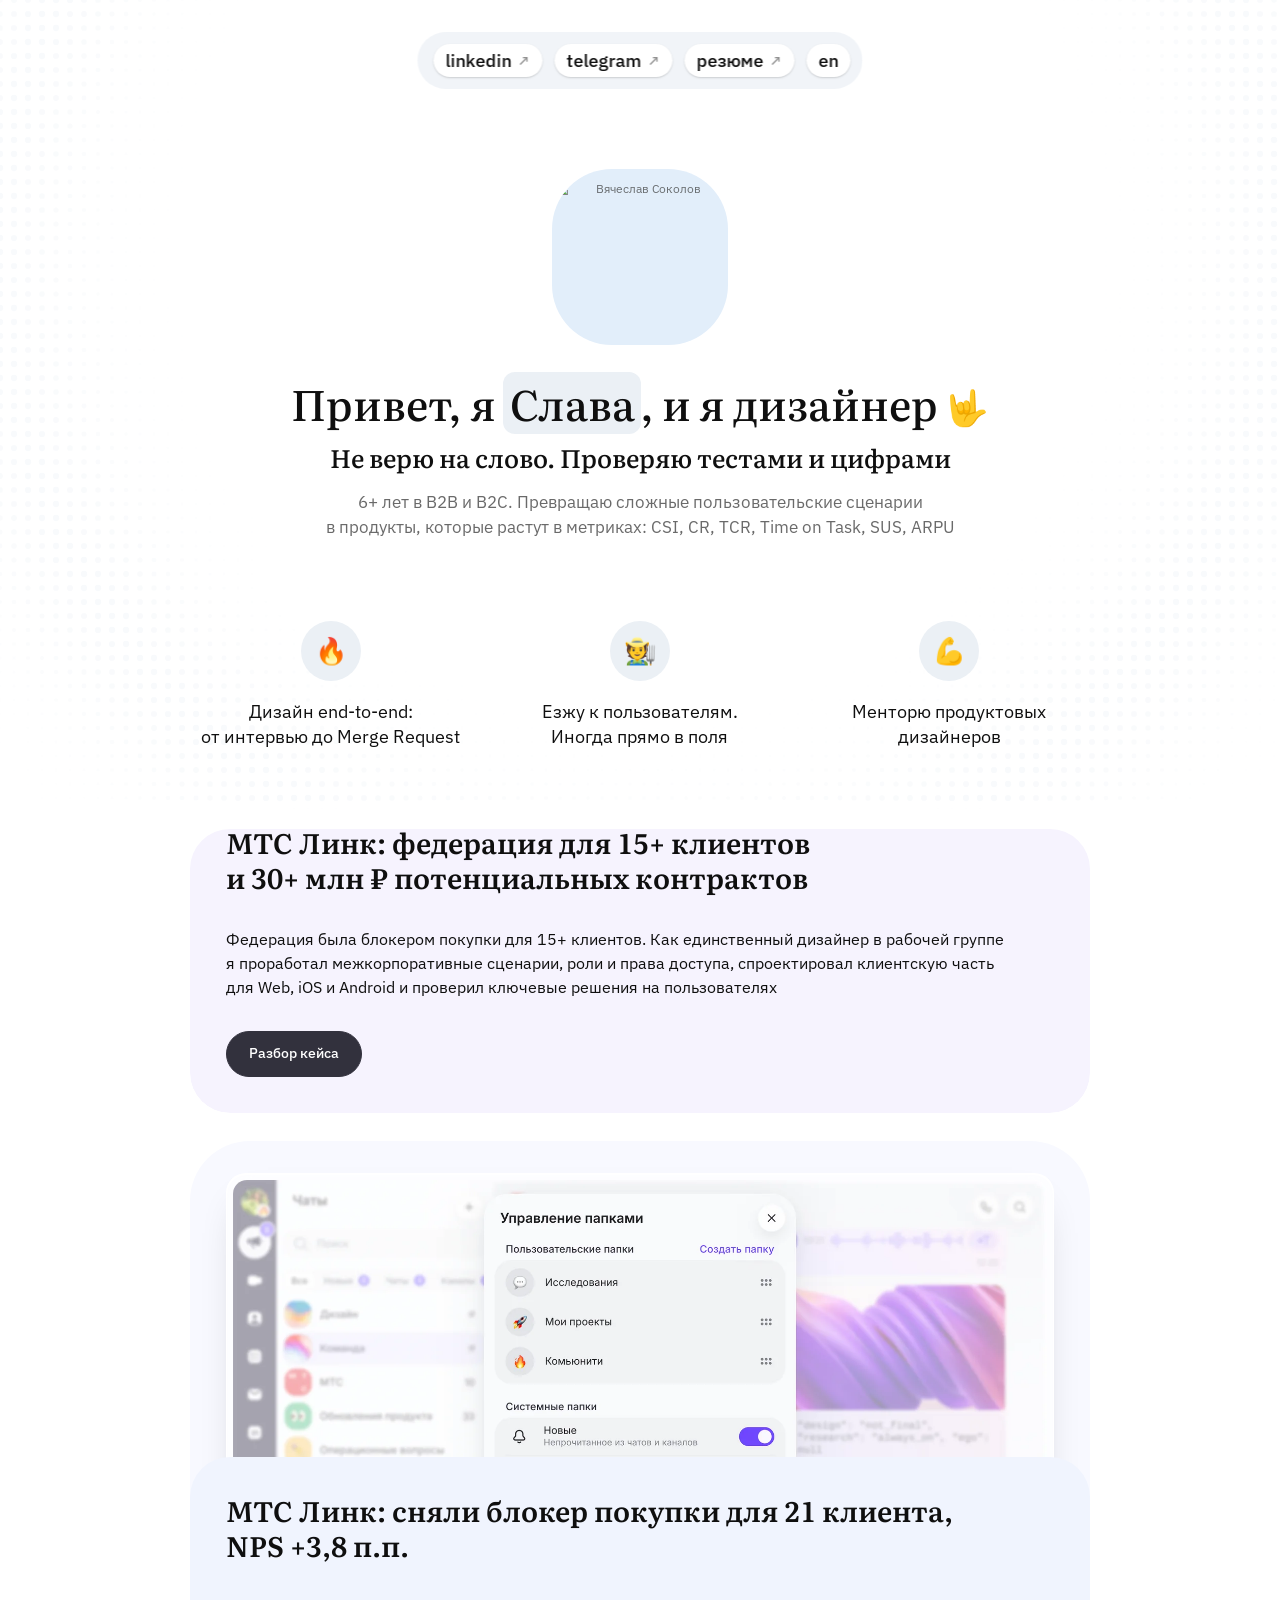
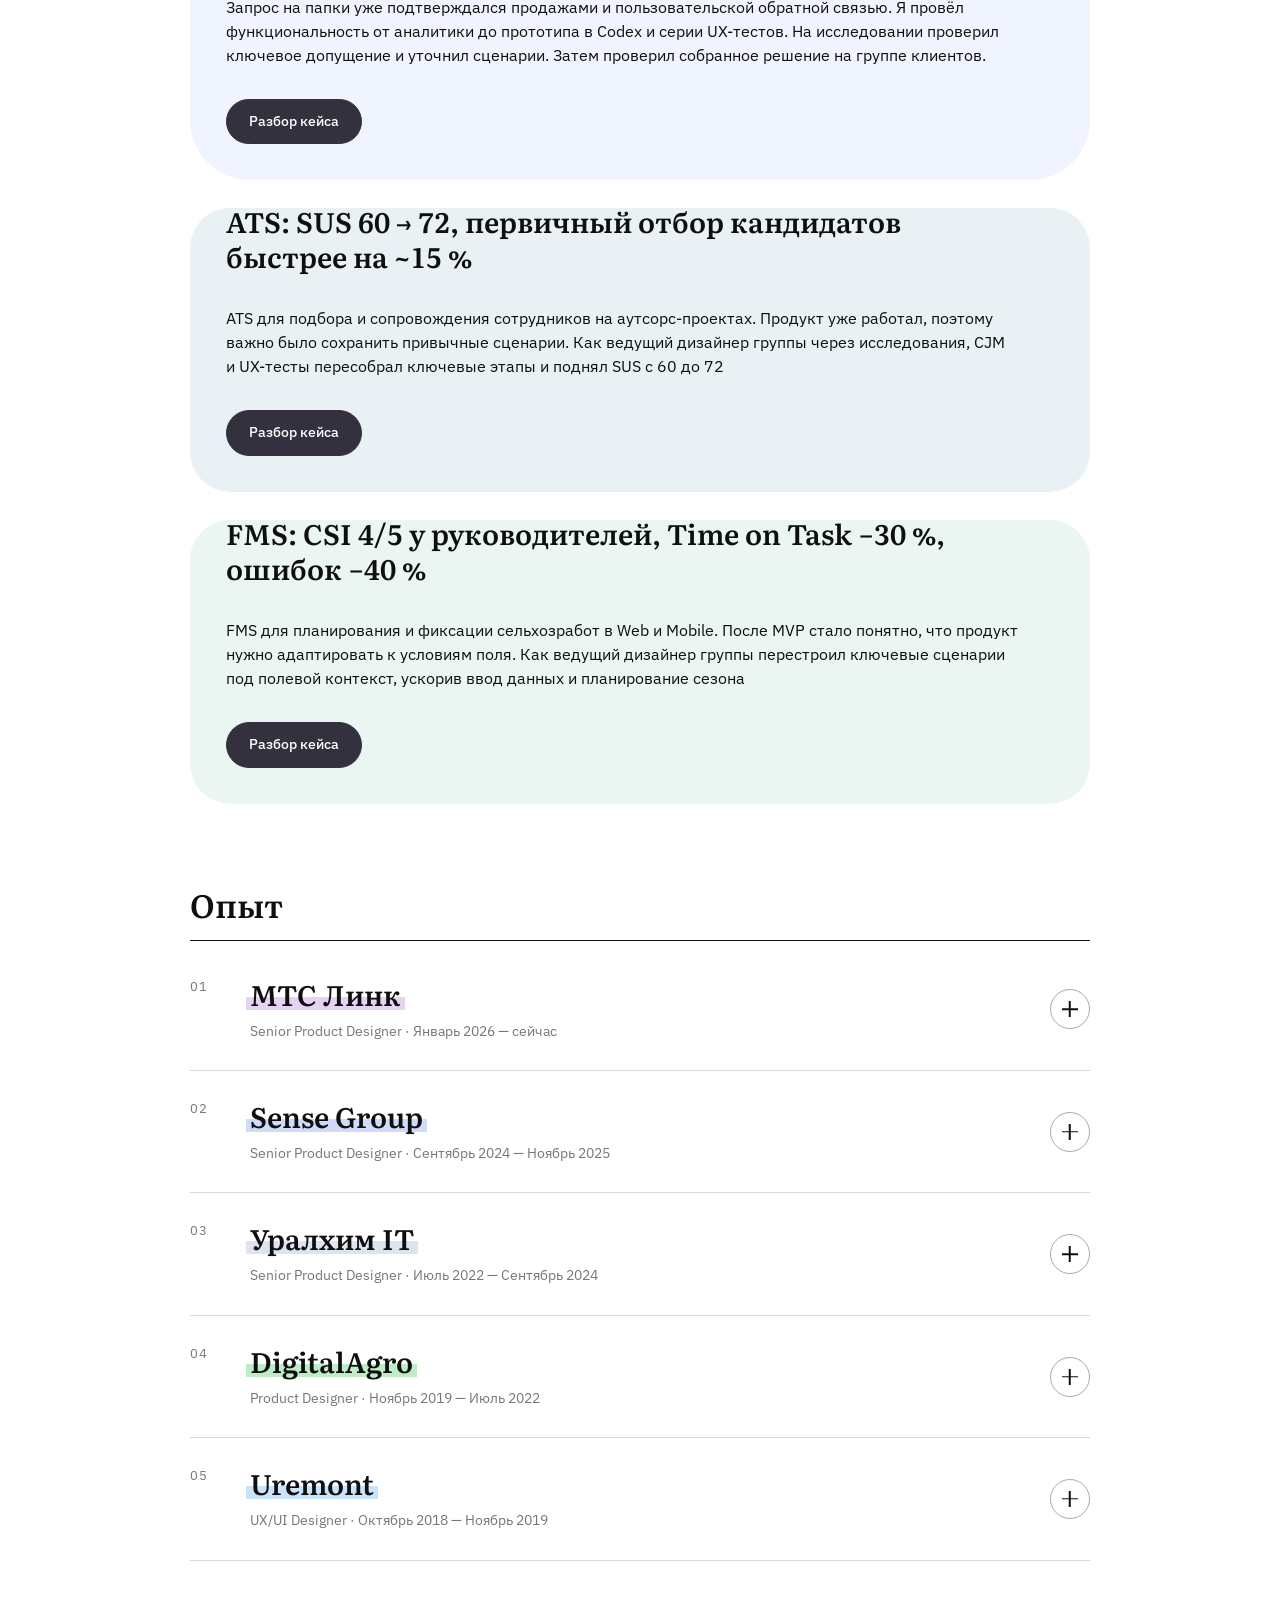
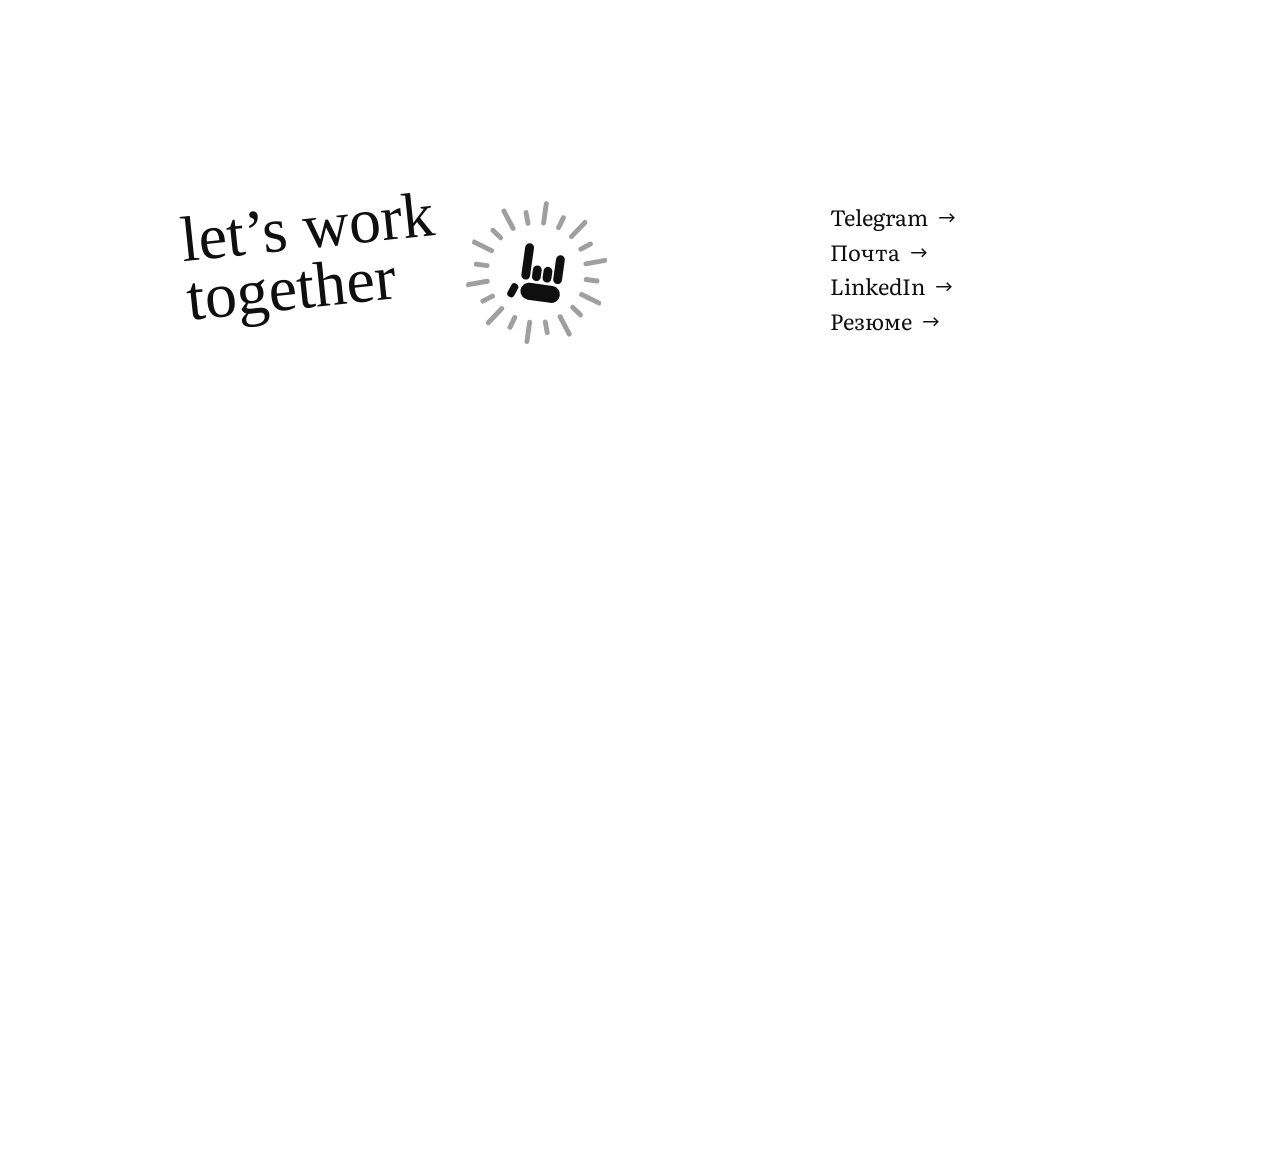
==== commit bdc226f4: "Кейс «Папки»: метрики пилота (NPS +3,8 п.п., CSAT Чатов), новый заголовок и блок site.js: заголовок " ====
--- a/index.html
+++ b/index.html
@@ -21,8 +21,8 @@
 <link rel="preconnect" href="https://fonts.googleapis.com">
 <link rel="preconnect" href="https://fonts.gstatic.com" crossorigin>
 <link href="https://fonts.googleapis.com/css2?family=Literata:wght@500;600&family=IBM+Plex+Sans:wght@400;500;600&family=Permanent+Marker&display=swap" rel="stylesheet">
-<link rel="stylesheet" href="style.css?v=127">
-<script src="site.js?v=124" defer></script>
+<link rel="stylesheet" href="style.css?v=128">
+<script src="site.js?v=125" defer></script>
 <script src="intro.js?v=3" defer></script>
 </head>
 <body>
--- a/style.css
+++ b/style.css
@@ -1393,6 +1393,11 @@
   [data-variant="b"] #case-autotech .kcard__panel--b .kcard__title{max-width:none}
 }
 
+/* десктоп/планшет (>760): «Папки» — «для 21 клиента,» остаётся в первой строке, «NPS +3,8 п.п.» уходит во вторую (первая строка ≈729 px) */
+@media (min-width:761px){
+  [data-variant="b"] #case-folders .kcard__panel--b .kcard__title{max-width:740px}
+}
+
 
 /* Фон обложек: градиентные «пятна» под рамкой убраны (14.10) — фон плоский, как раньше. */
 
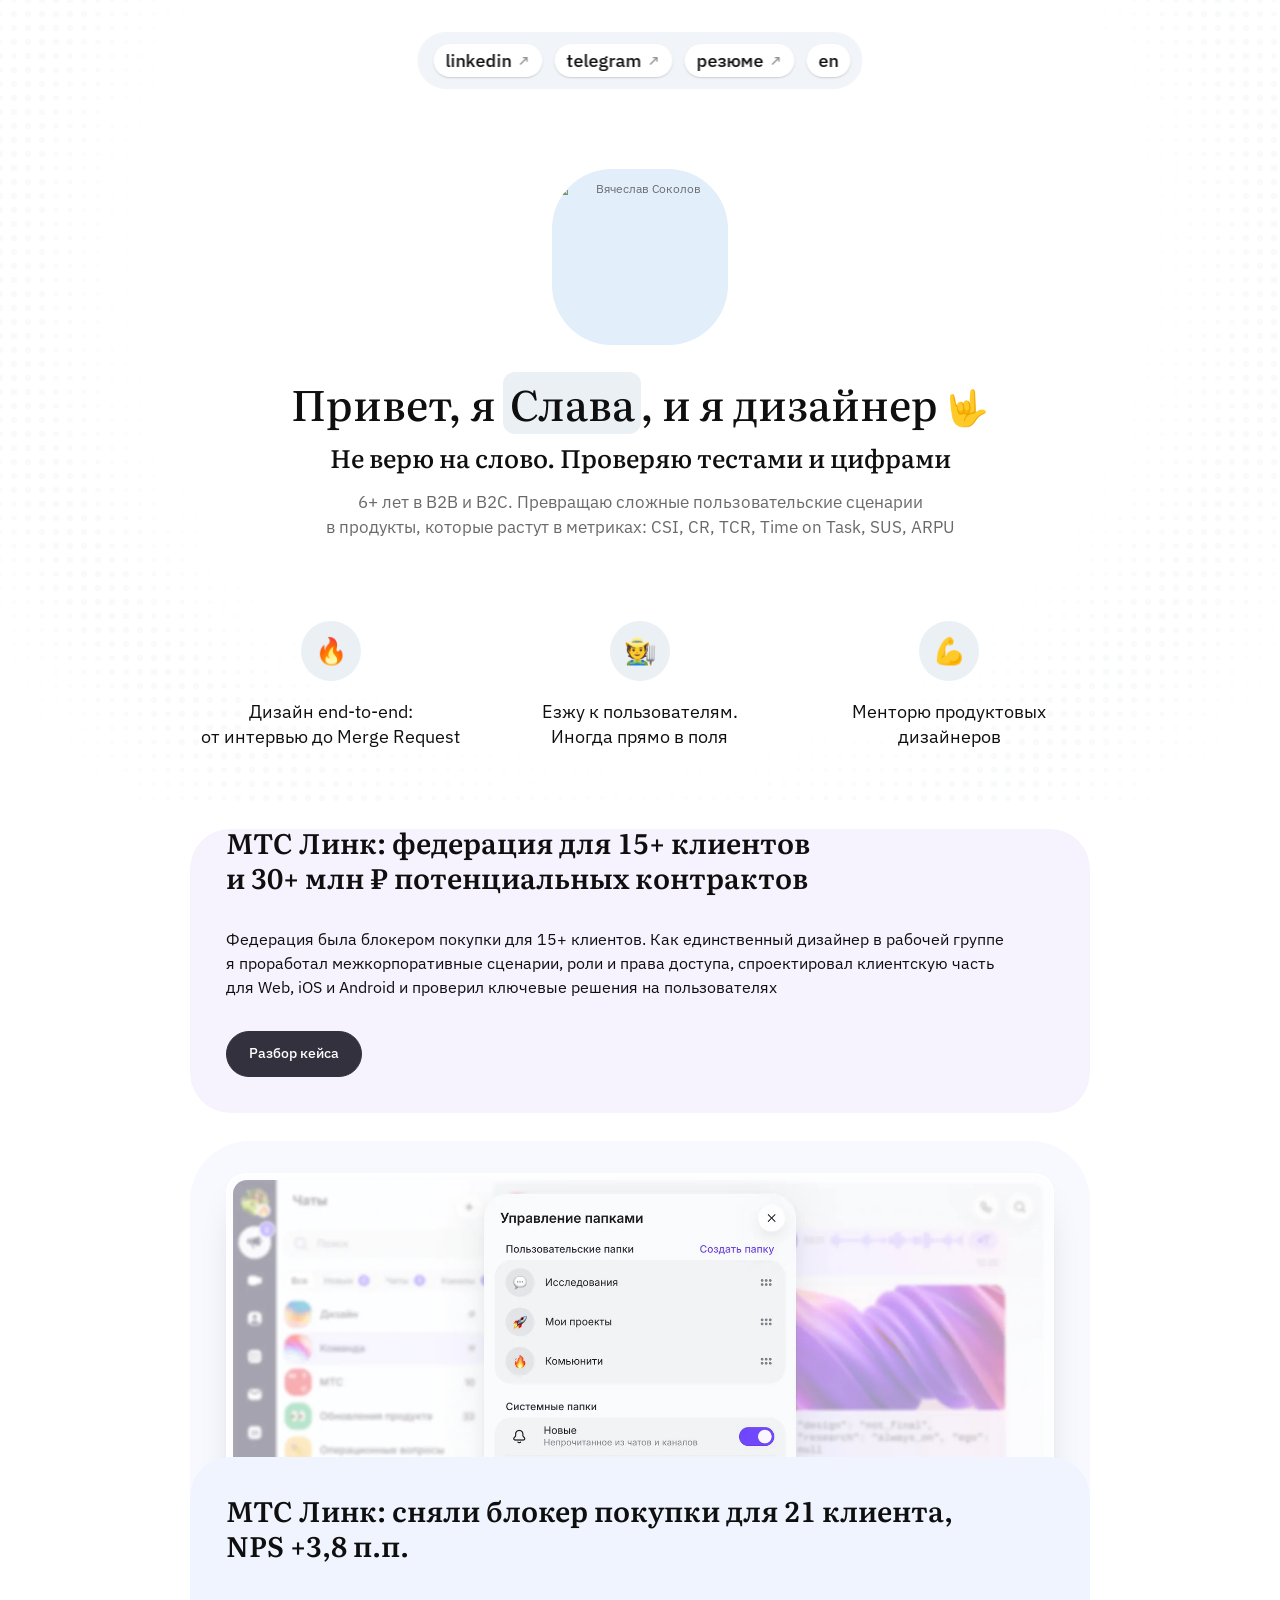
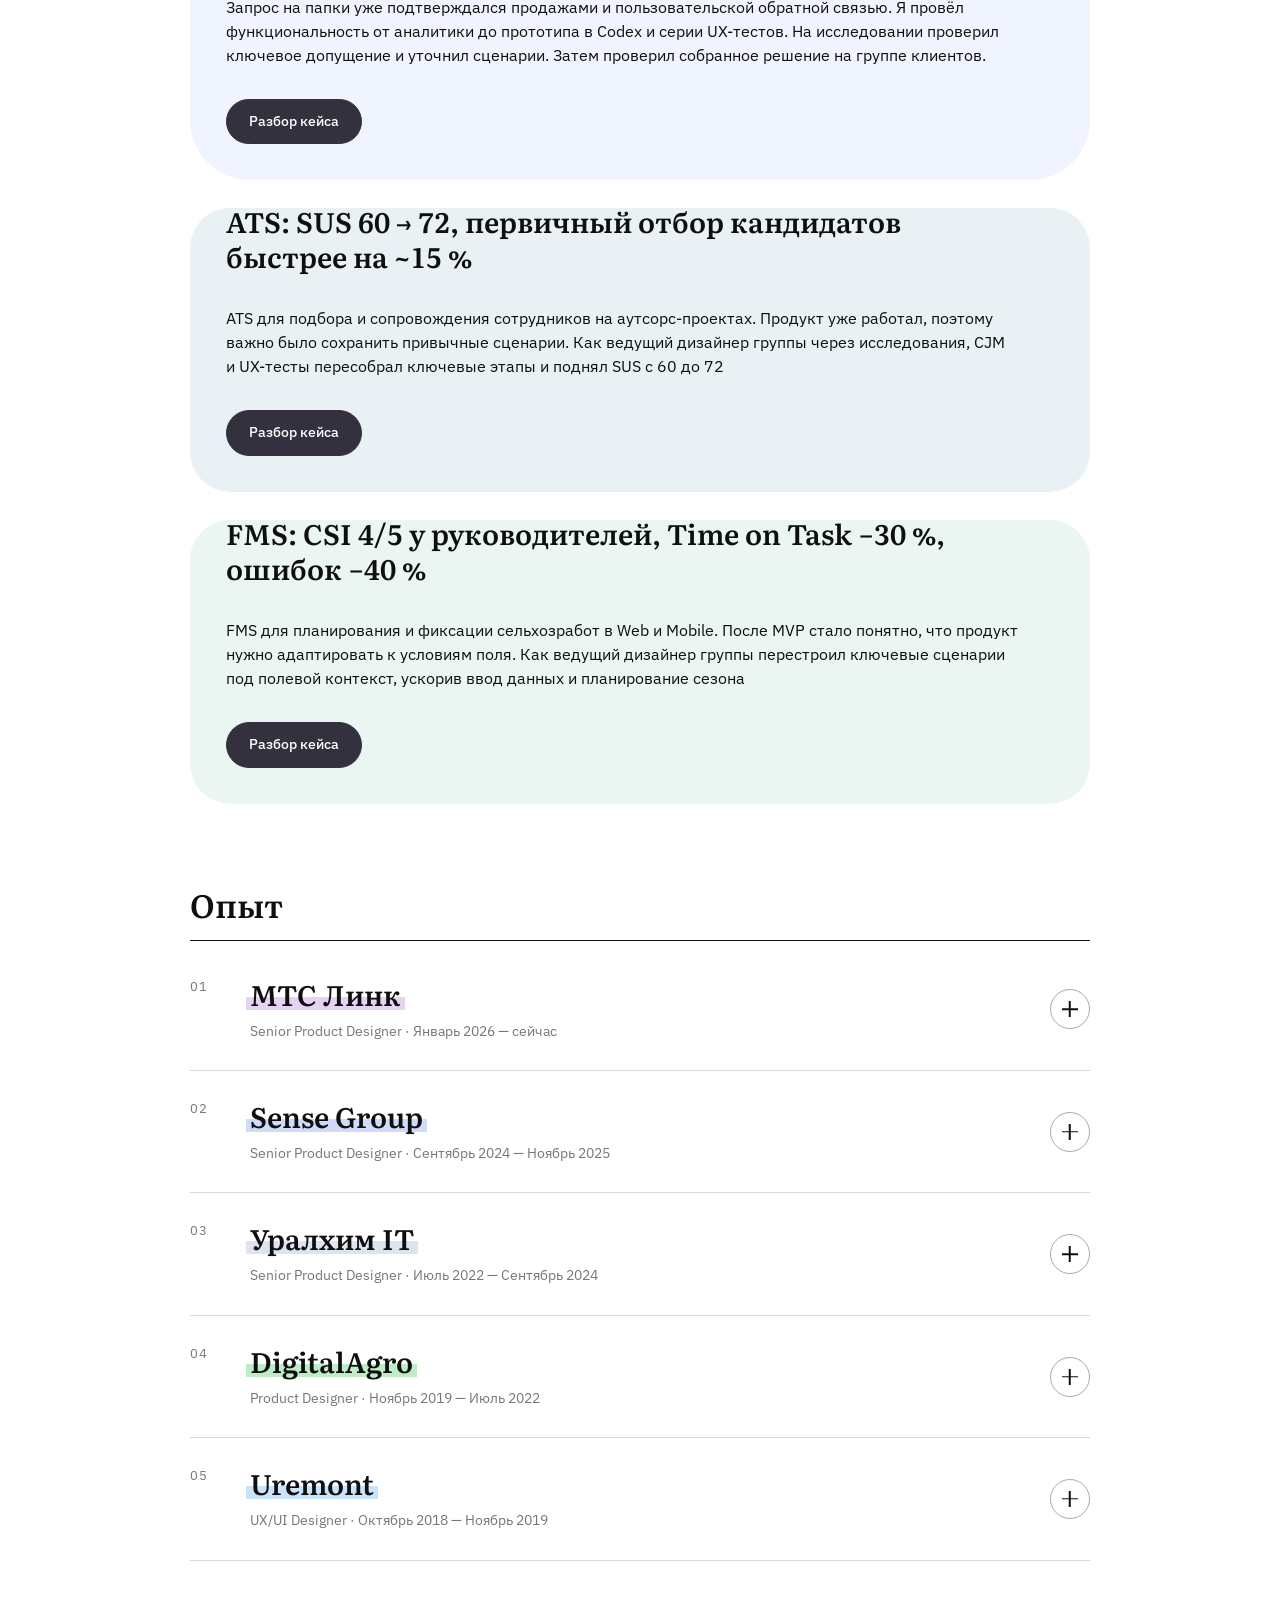
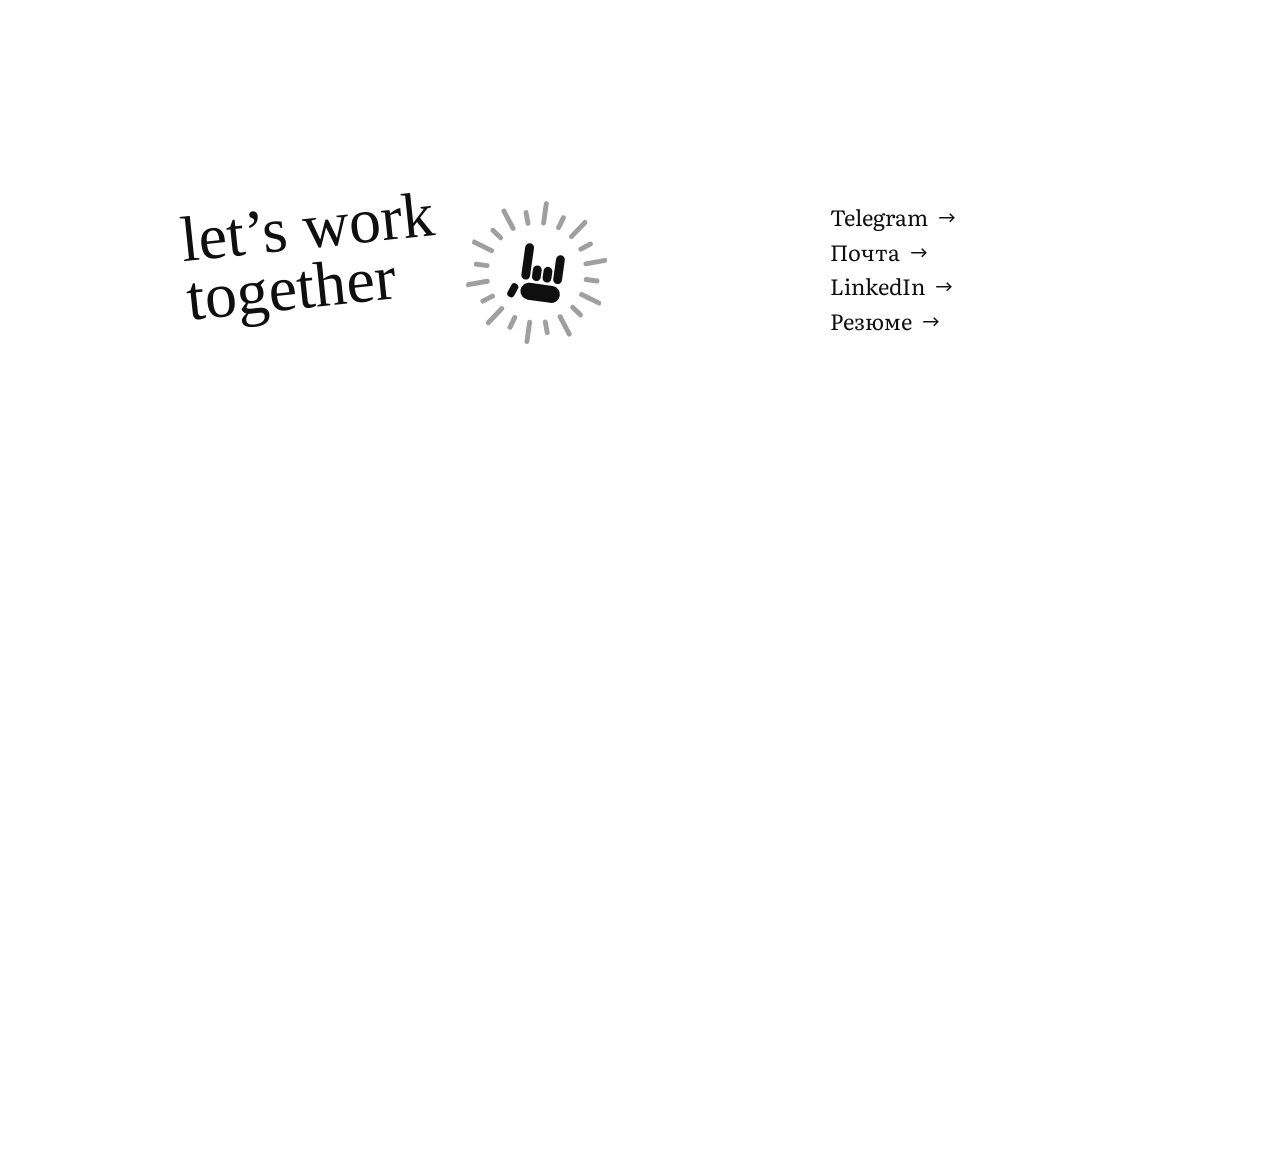
==== commit 69dfd0cf: "Модалки кейсов: строка «Компания» со ссылкой на сайт (ATS, Федерация, Папки) site.js: первая строка " ====
--- a/index.html
+++ b/index.html
@@ -21,8 +21,8 @@
 <link rel="preconnect" href="https://fonts.googleapis.com">
 <link rel="preconnect" href="https://fonts.gstatic.com" crossorigin>
 <link href="https://fonts.googleapis.com/css2?family=Literata:wght@500;600&family=IBM+Plex+Sans:wght@400;500;600&family=Permanent+Marker&display=swap" rel="stylesheet">
-<link rel="stylesheet" href="style.css?v=128">
-<script src="site.js?v=125" defer></script>
+<link rel="stylesheet" href="style.css?v=129">
+<script src="site.js?v=126" defer></script>
 <script src="intro.js?v=3" defer></script>
 </head>
 <body>
--- a/style.css
+++ b/style.css
@@ -1421,3 +1421,7 @@
 @media (prefers-reduced-motion:reduce){.fvx .horns.goat-rays line[stroke-width="9"]{animation:none;opacity:1}}
 /* козы с уменьшенной надписью: расстояние до знака ×2 (только десктопная раскладка; на узких экранах знак и так прижат к правому краю) */
 @media (min-width:981px){[data-variant="b"].goat-small .fv1.fvx .horns{margin-left:calc(22px / var(--goat-hk,1))}}
+
+/* теги кейса над заголовком карточки (b.tags в site.js): мелкие чипы 12 px, полупрозрачная белая заливка + волосяная рамка — читаются на любом тоне карточки; пока только у ATS */
+[data-variant="b"] .kcard__tags{list-style:none;margin:calc(var(--kc-edge) / -3) 0 calc(var(--kc-pair) * .75);padding:0;display:flex;flex-wrap:wrap;gap:6px}   /* сверху ближе к краю панели (36 → 24 px), до заголовка дальше (16 → 24 px); на мобильном — те же пропорции */
+[data-variant="b"] .kcard__tags li{display:inline-flex;align-items:center;height:24px;padding:0 10px;border-radius:999px;background:rgba(255,255,255,.6);box-shadow:inset 0 0 0 1px rgba(15,15,15,.08);font-family:var(--f-body);font-size:12px;line-height:1;font-weight:500;letter-spacing:.01em;color:rgba(15,15,15,.7);white-space:nowrap}
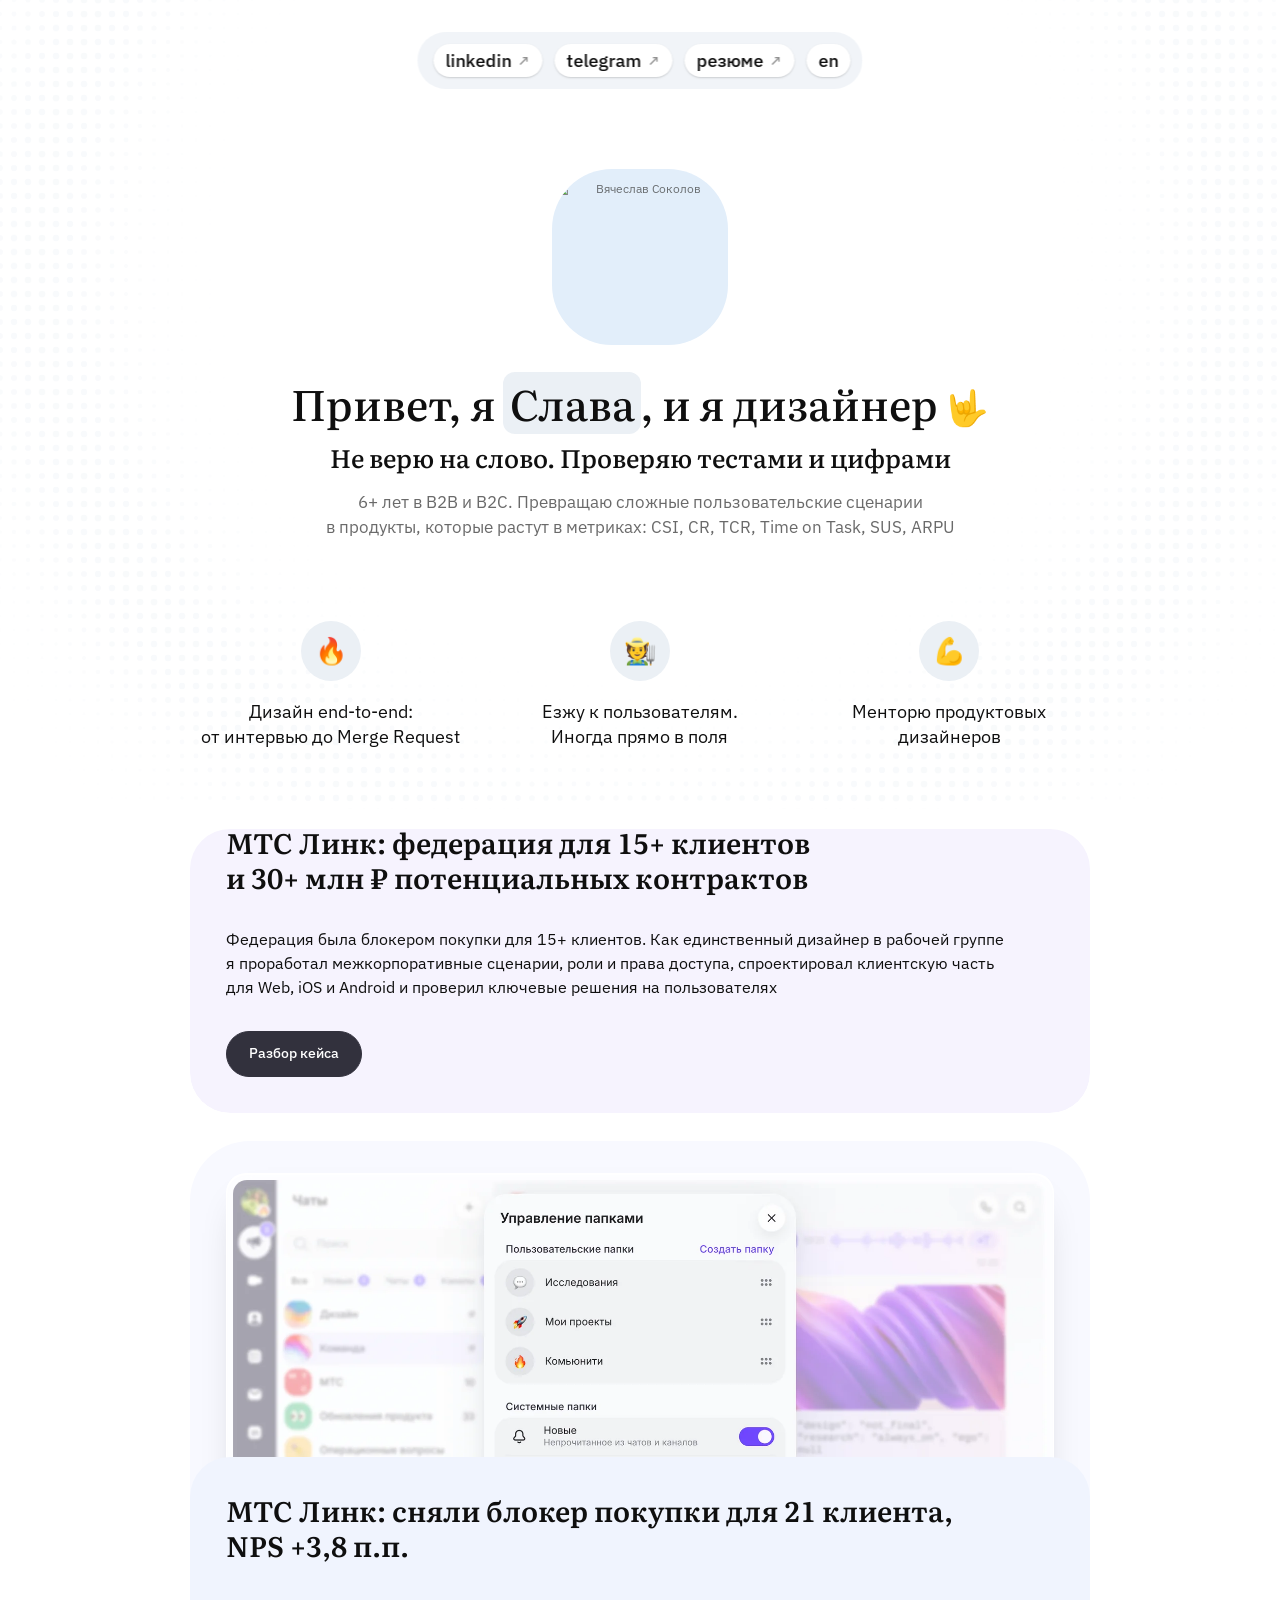
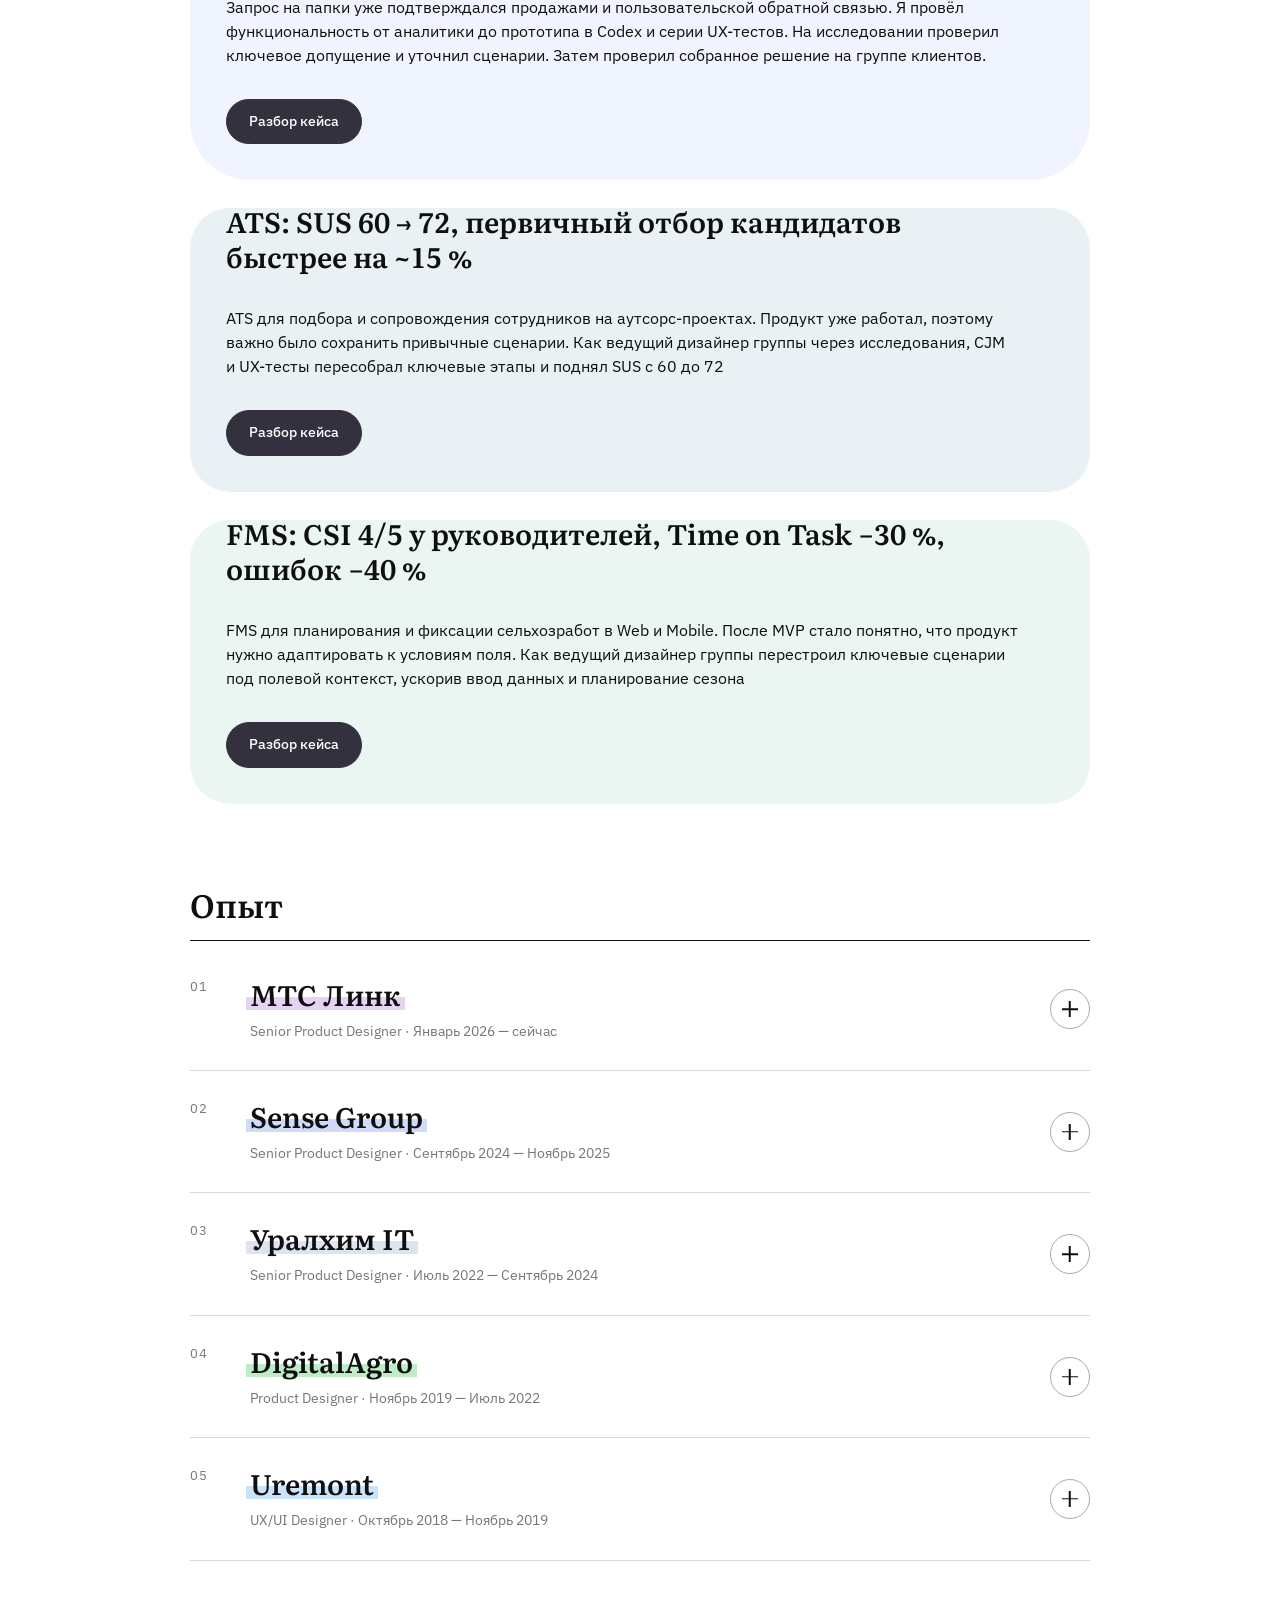
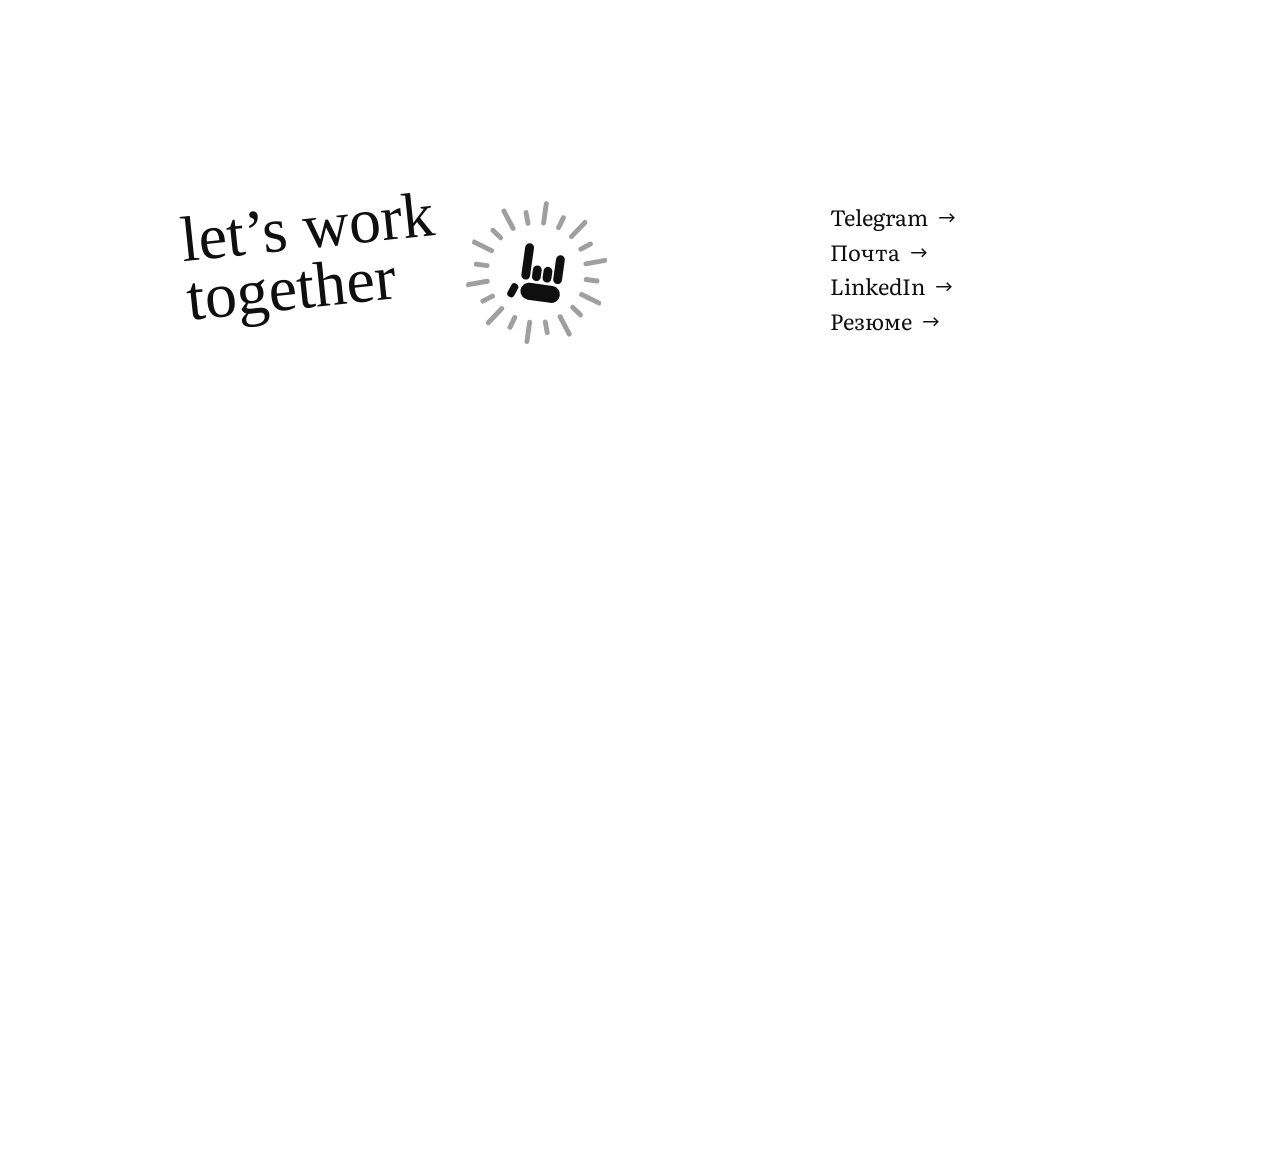
==== commit 010ac547: "Модалка: убран лид у ATS, интерлиньяж заголовка 1.28 на >760 site.js: ATS hideLead:true (строка «ATS" ====
--- a/index.html
+++ b/index.html
@@ -21,8 +21,8 @@
 <link rel="preconnect" href="https://fonts.googleapis.com">
 <link rel="preconnect" href="https://fonts.gstatic.com" crossorigin>
 <link href="https://fonts.googleapis.com/css2?family=Literata:wght@500;600&family=IBM+Plex+Sans:wght@400;500;600&family=Permanent+Marker&display=swap" rel="stylesheet">
-<link rel="stylesheet" href="style.css?v=129">
-<script src="site.js?v=126" defer></script>
+<link rel="stylesheet" href="style.css?v=130">
+<script src="site.js?v=127" defer></script>
 <script src="intro.js?v=3" defer></script>
 </head>
 <body>
--- a/style.css
+++ b/style.css
@@ -1425,3 +1425,8 @@
 /* теги кейса над заголовком карточки (b.tags в site.js): мелкие чипы 12 px, полупрозрачная белая заливка + волосяная рамка — читаются на любом тоне карточки; пока только у ATS */
 [data-variant="b"] .kcard__tags{list-style:none;margin:calc(var(--kc-edge) / -3) 0 calc(var(--kc-pair) * .75);padding:0;display:flex;flex-wrap:wrap;gap:6px}   /* сверху ближе к краю панели (36 → 24 px), до заголовка дальше (16 → 24 px); на мобильном — те же пропорции */
 [data-variant="b"] .kcard__tags li{display:inline-flex;align-items:center;height:24px;padding:0 10px;border-radius:999px;background:rgba(255,255,255,.6);box-shadow:inset 0 0 0 1px rgba(15,15,15,.08);font-family:var(--f-body);font-size:12px;line-height:1;font-weight:500;letter-spacing:.01em;color:rgba(15,15,15,.7);white-space:nowrap}
+
+/* заголовок в модалке кейса: интерлиньяж 1.08 → 1.28 на планшете и десктопе (>760); на мобильном остаётся 1.08 */
+@media (min-width:761px){
+  [data-variant="b"] .case__title{line-height:1.28}
+}
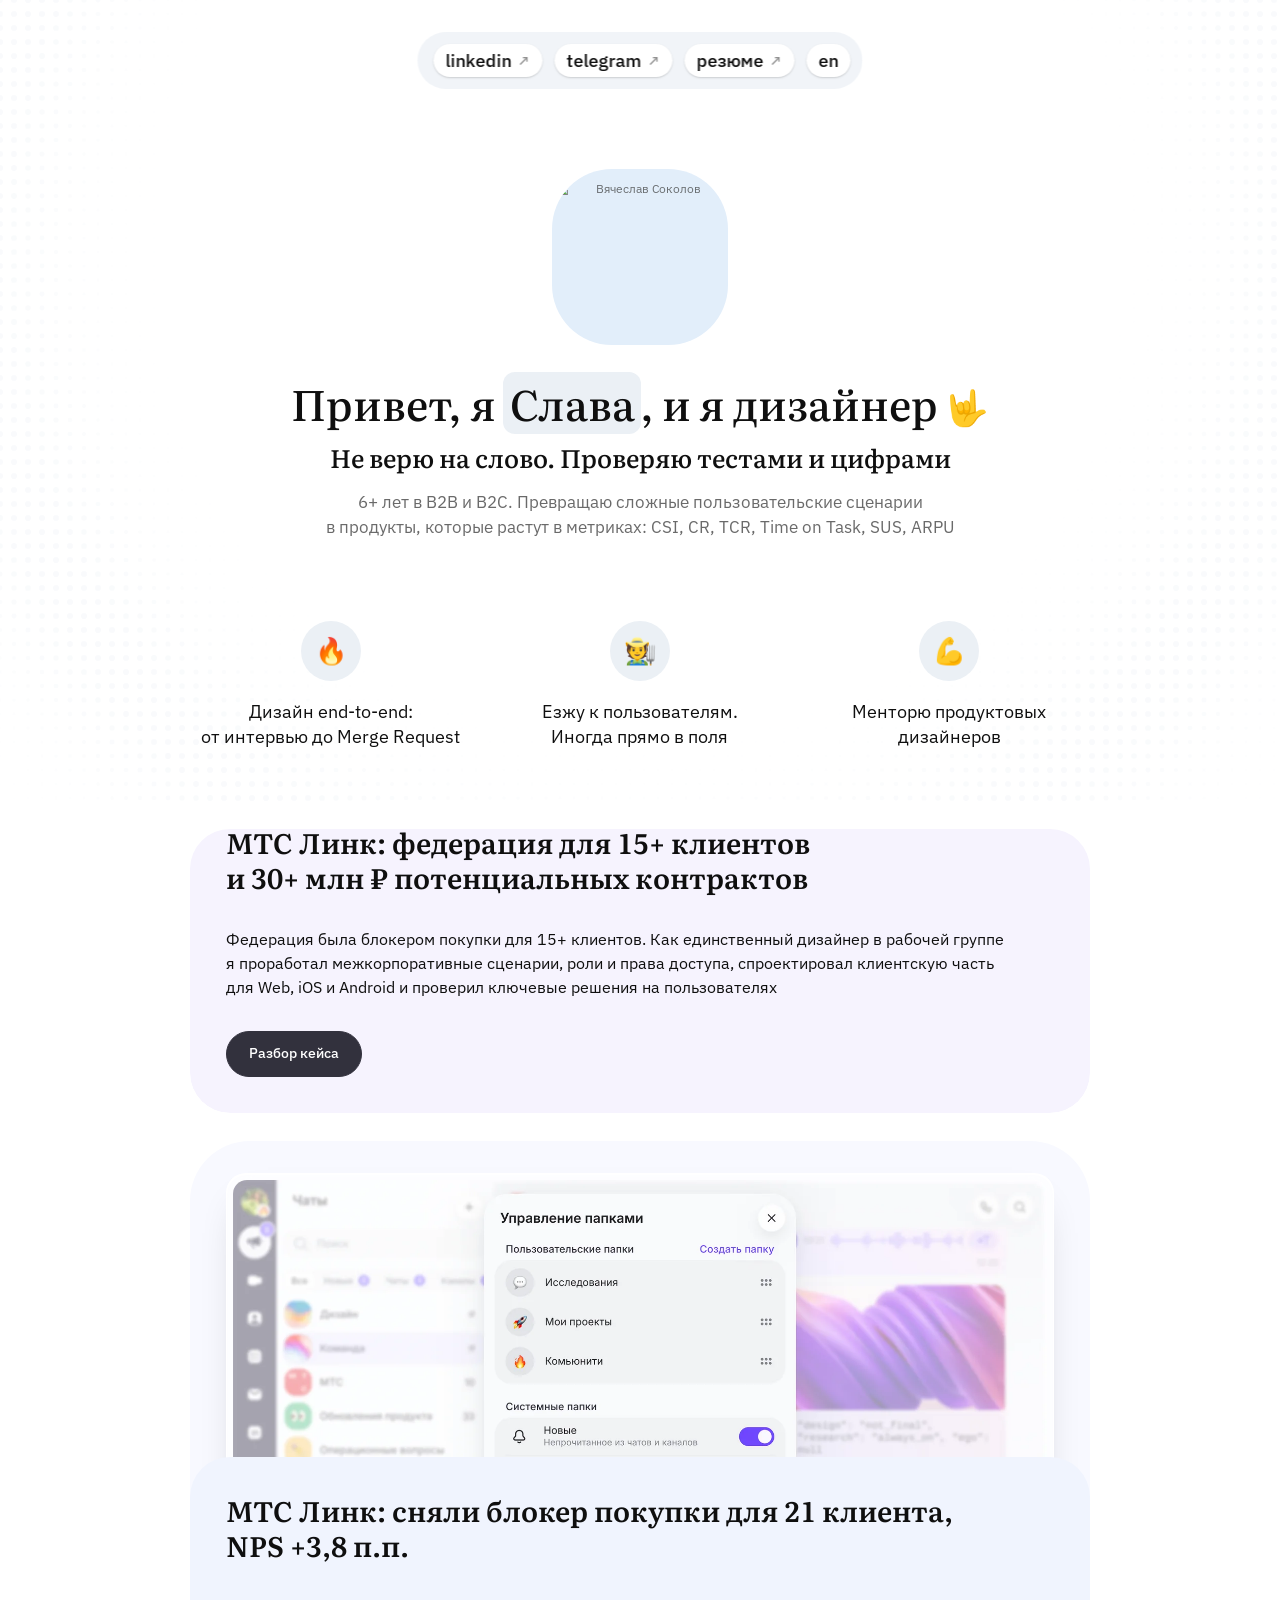
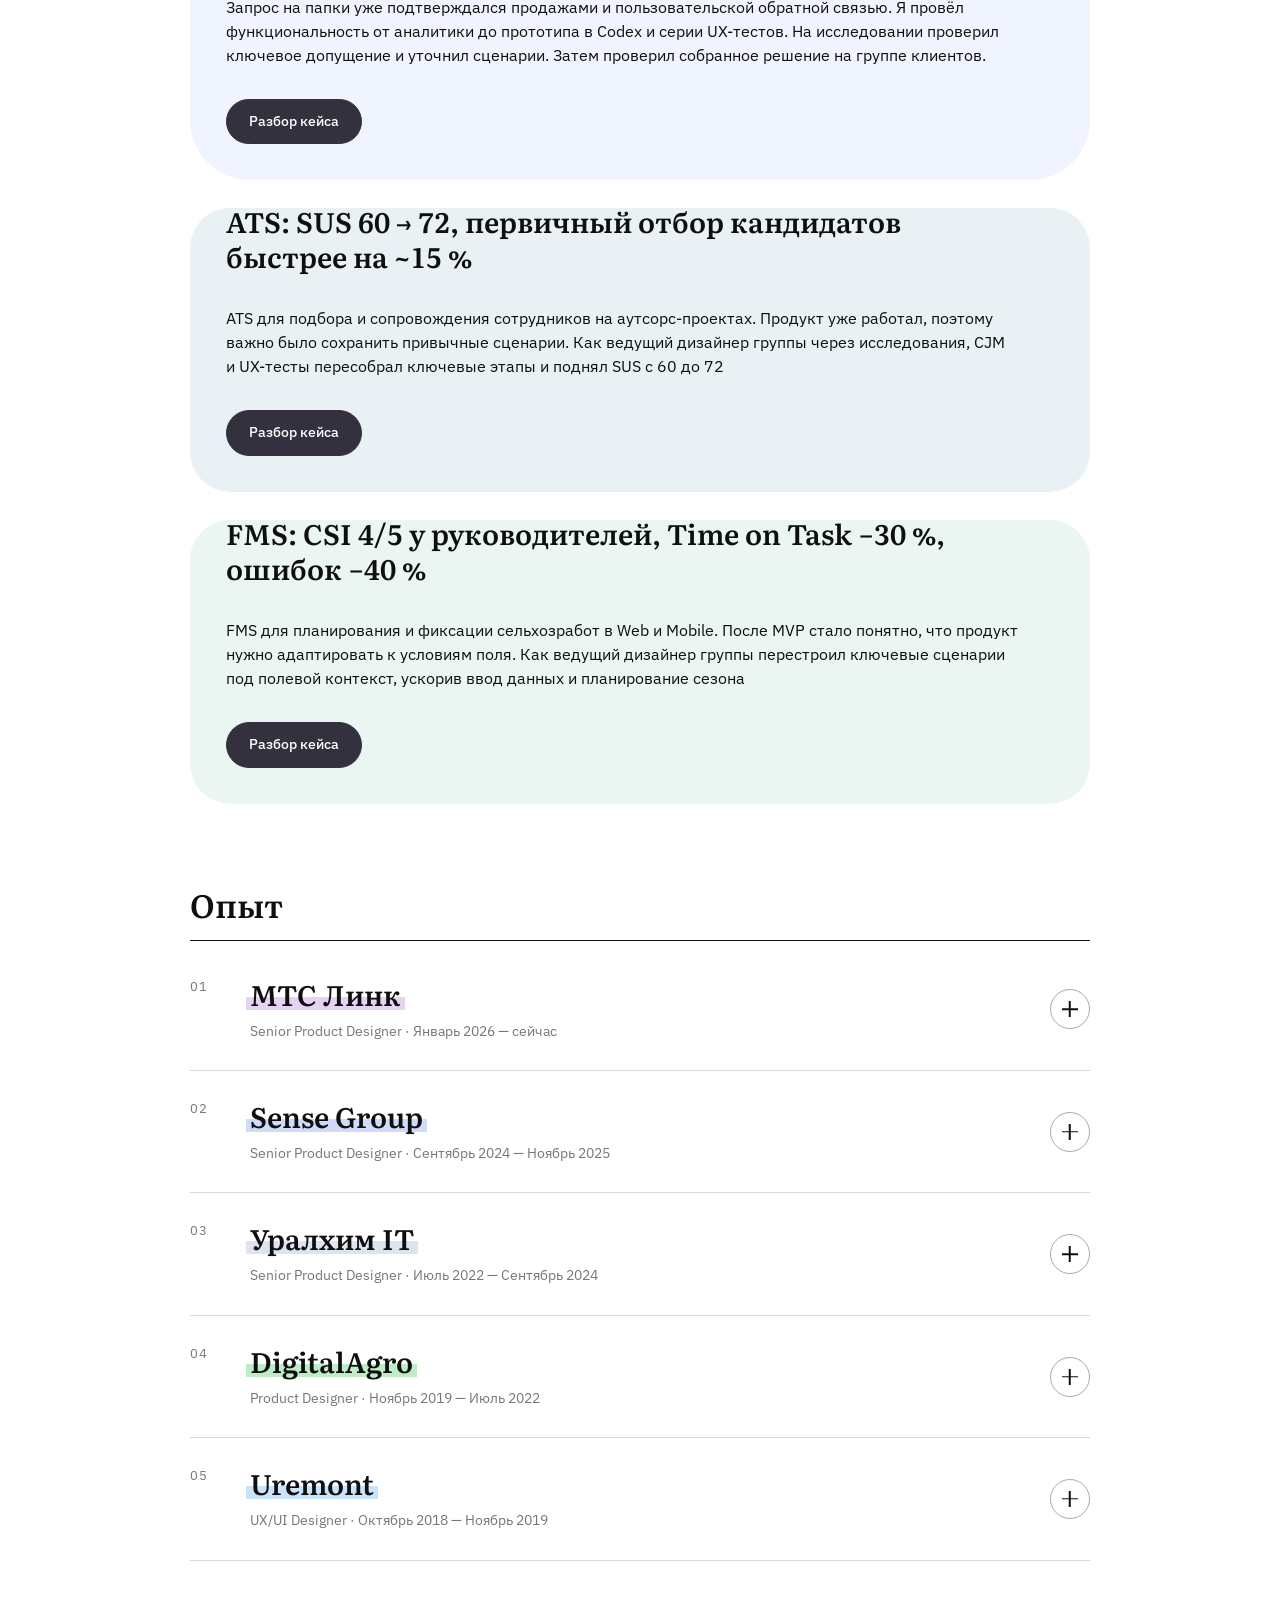
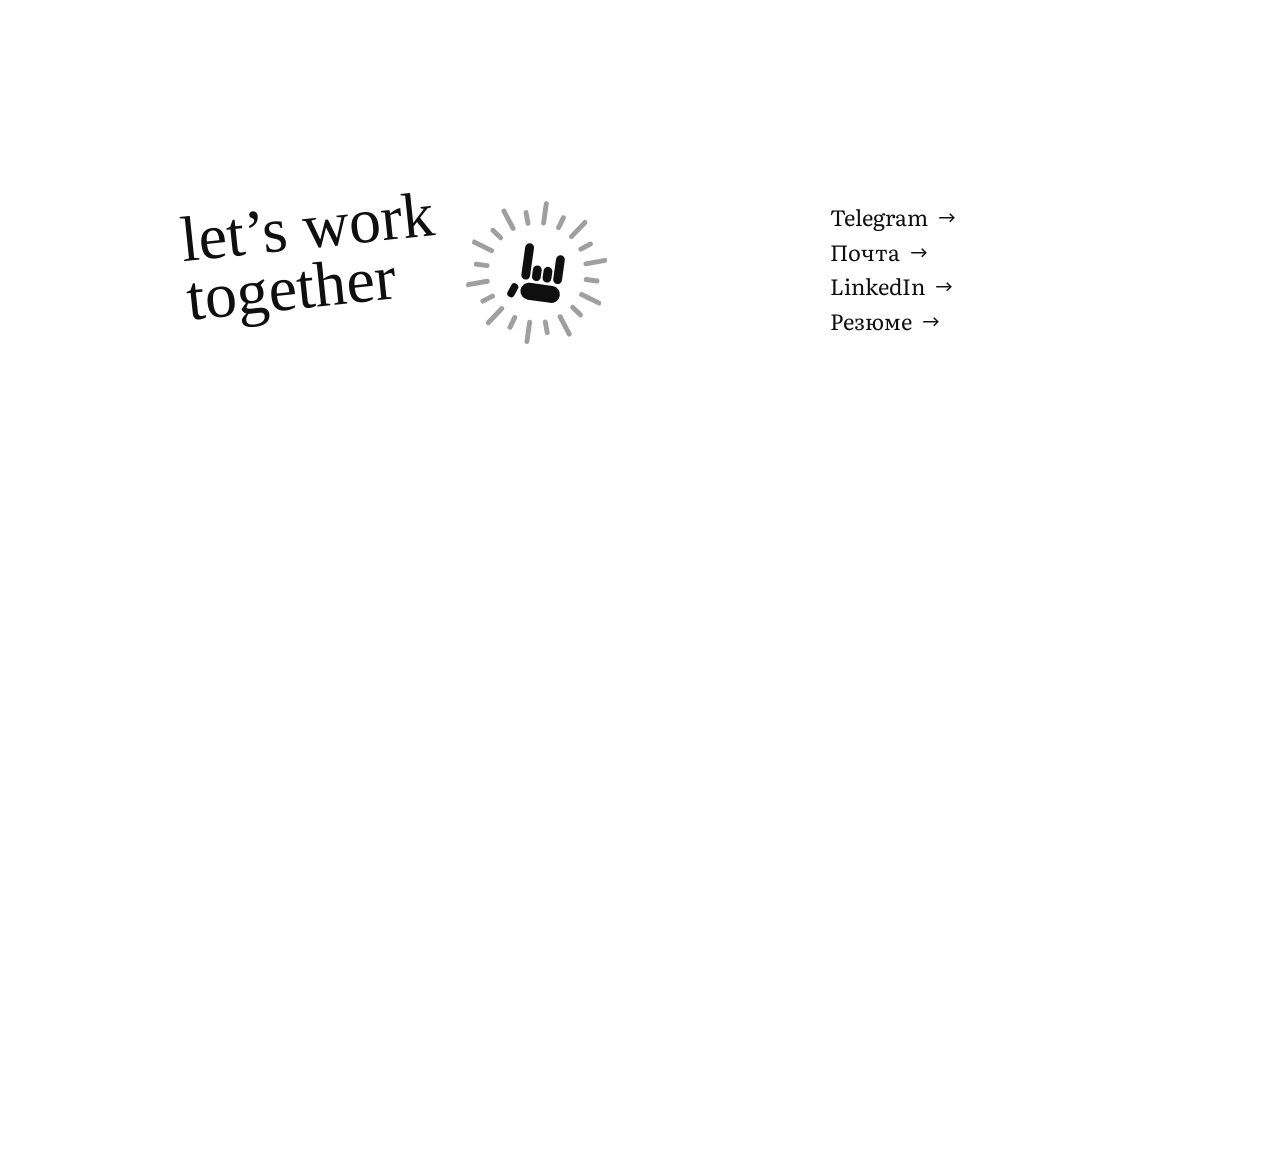
==== commit 1aebcb54: "AutoTech: скрыт лид в модалке (как у остальных кейсов), site v128 Co-Authored-By: Claude Sonnet 5.5 " ====
--- a/index.html
+++ b/index.html
@@ -22,7 +22,7 @@
 <link rel="preconnect" href="https://fonts.gstatic.com" crossorigin>
 <link href="https://fonts.googleapis.com/css2?family=Literata:wght@500;600&family=IBM+Plex+Sans:wght@400;500;600&family=Permanent+Marker&display=swap" rel="stylesheet">
 <link rel="stylesheet" href="style.css?v=130">
-<script src="site.js?v=127" defer></script>
+<script src="site.js?v=128" defer></script>
 <script src="intro.js?v=3" defer></script>
 </head>
 <body>
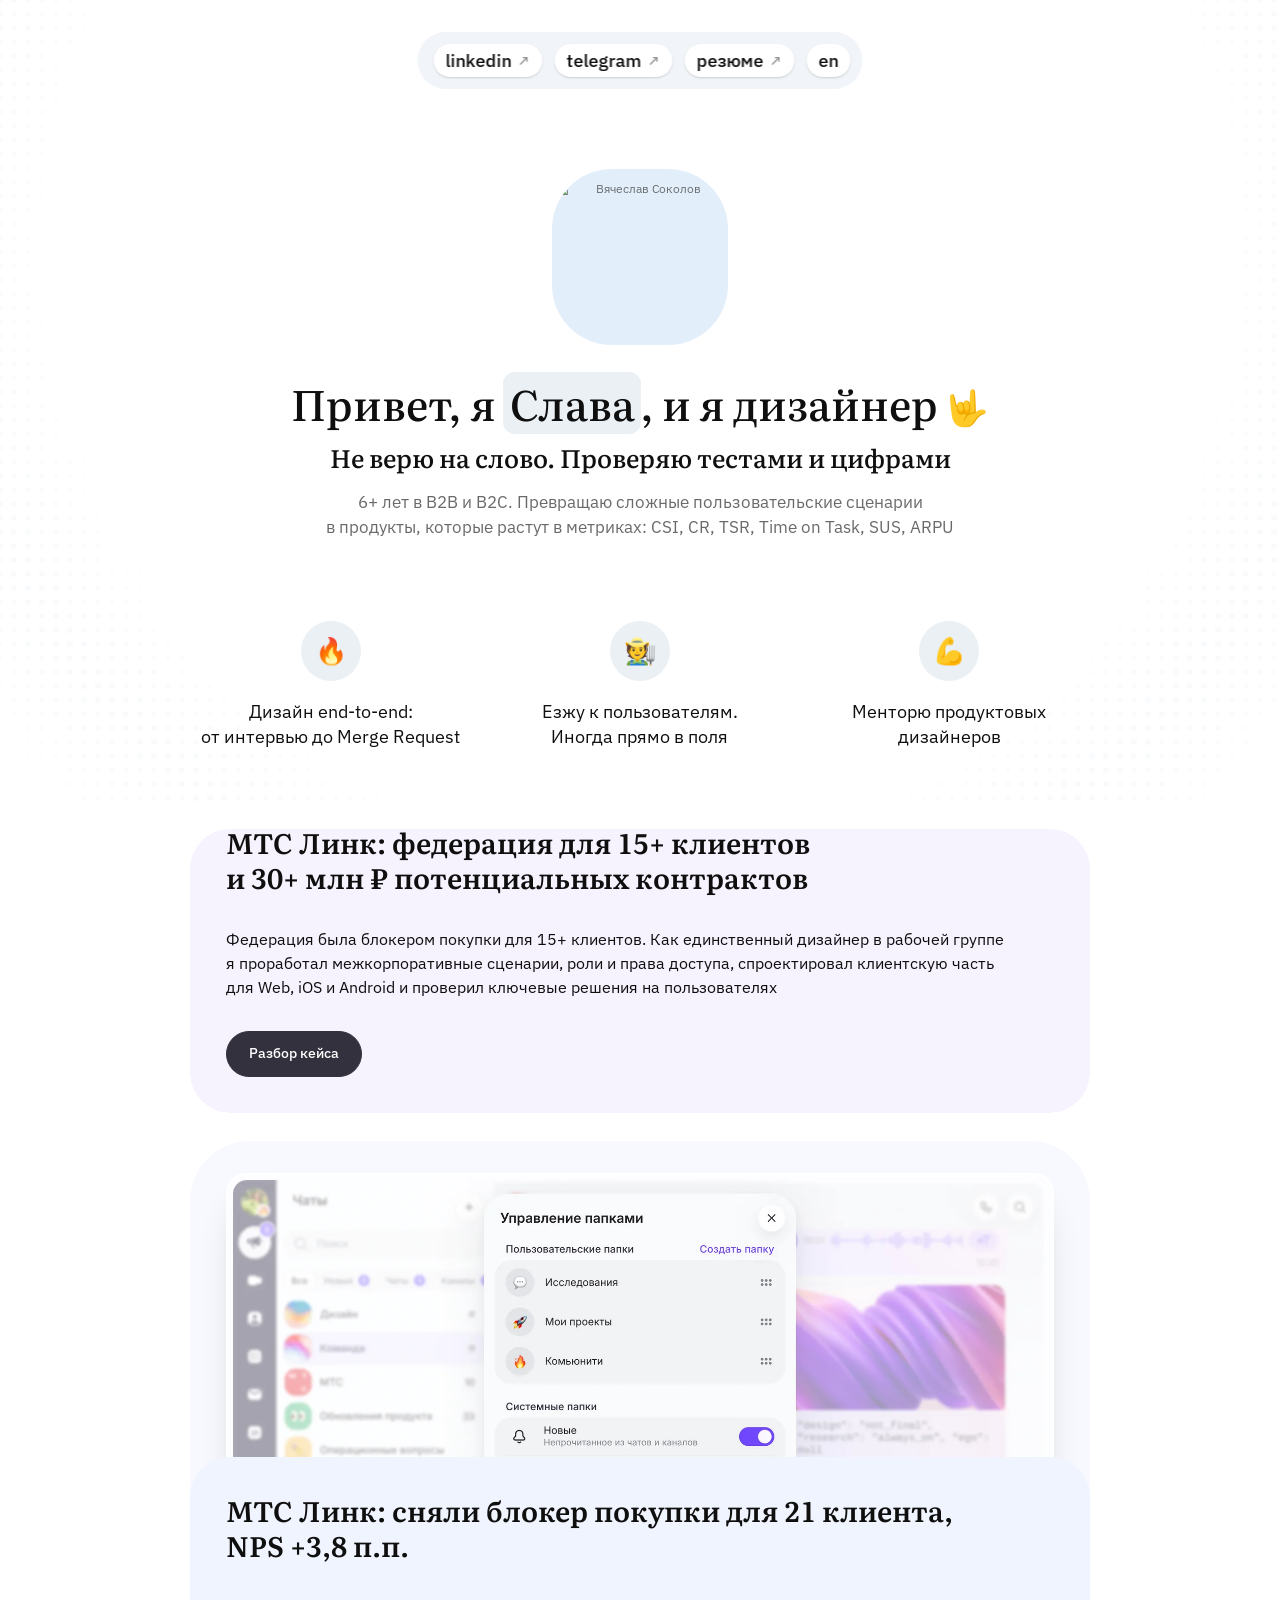
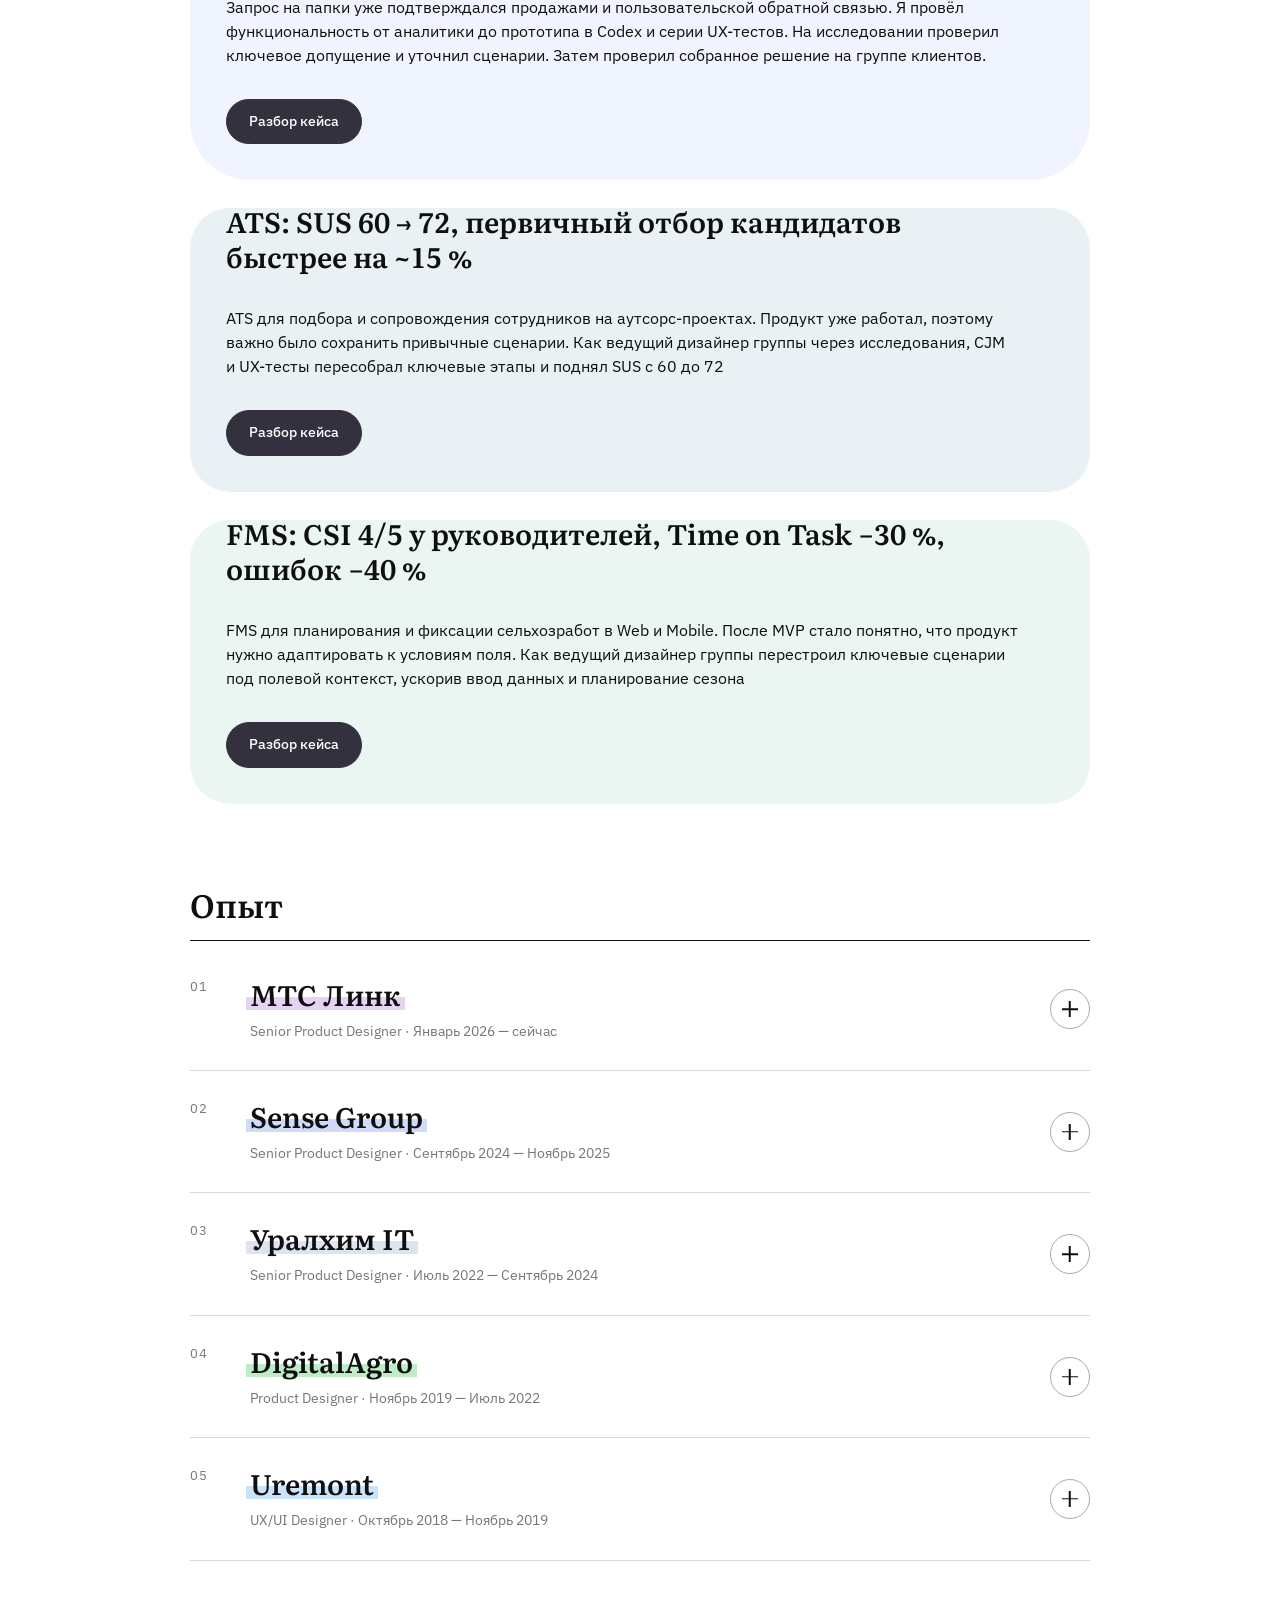
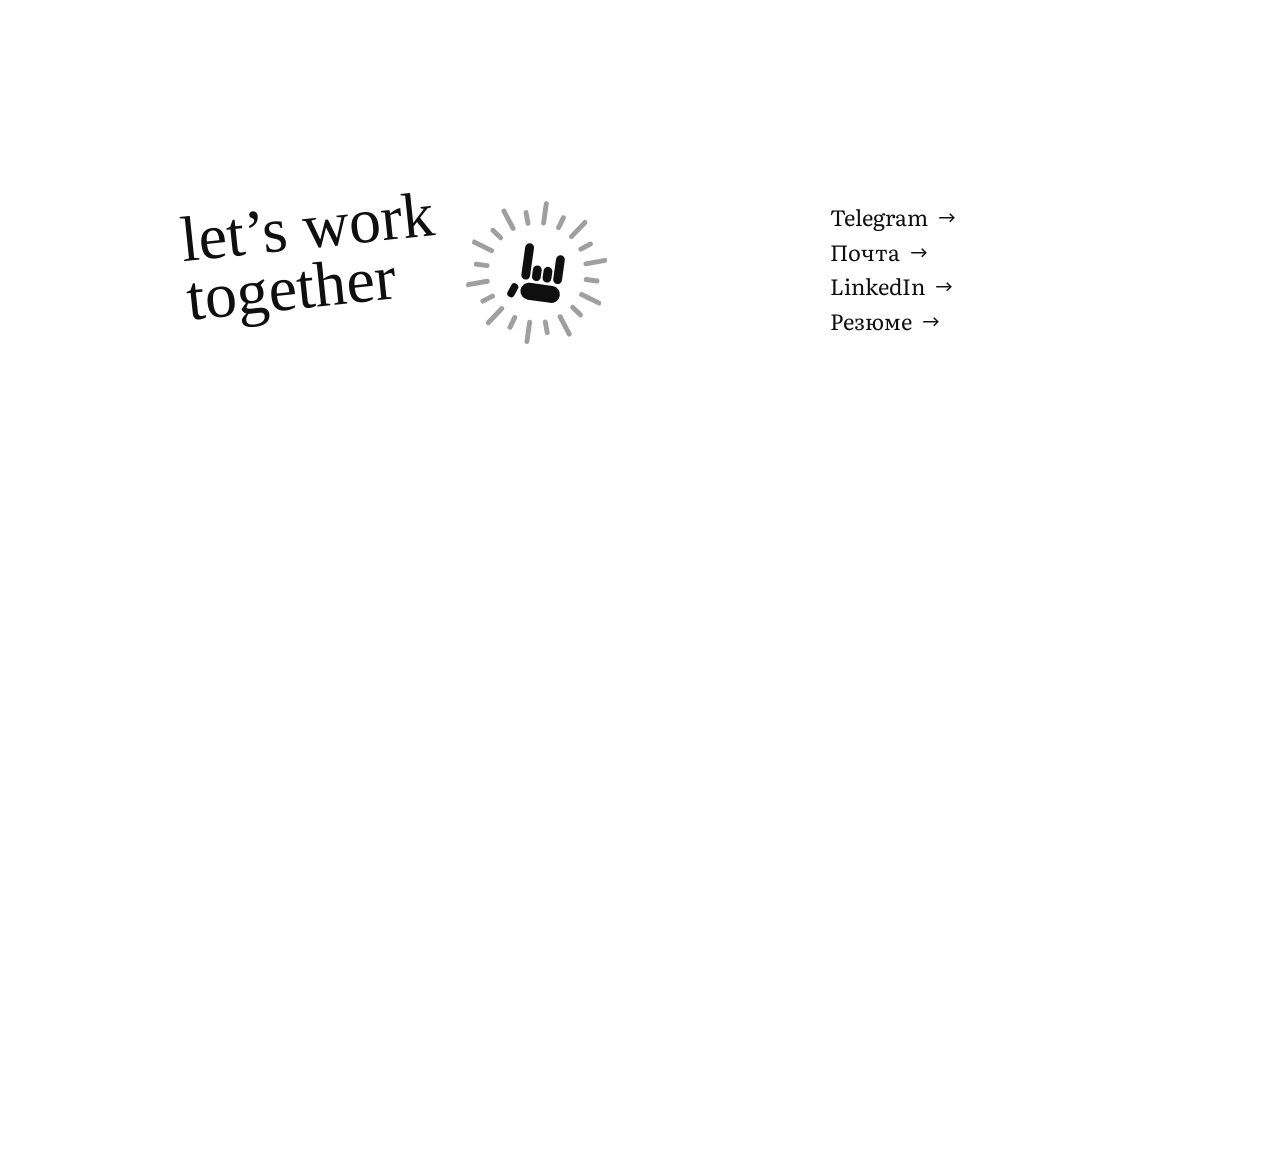
==== commit 424f0a85: "Hero: TCR → TSR" ====
--- a/index.html
+++ b/index.html
@@ -47,7 +47,7 @@
 
   <section class="hero" aria-labelledby="h1">
     <h1 id="h1" class="hero__h"><span class="hero__b">Привет, я <mark class="chip">Слава</mark>, и я дизайнер&nbsp;<span class="hero__emo" aria-hidden="true">🤟</span></span><span class="hero__sub">Не верю на слово. Проверяю тестами и цифрами</span></h1>
-    <p class="hero__lead">6+ лет в B2B и B2C. Превращаю сложные пользовательские сценарии в продукты, которые растут в метриках: CSI, CR, TCR, Time on Task, SUS, ARPU</p>
+    <p class="hero__lead">6+ лет в B2B и B2C. Превращаю сложные пользовательские сценарии в продукты, которые растут в метриках: CSI, CR, TSR, Time on Task, SUS, ARPU</p>
     <ul class="anchors">
       <li><span class="anchors__ico"><span class="anchors__emo" aria-hidden="true">🔥</span></span><span>Дизайн end-to-end: <br>от интервью до Merge Request</span></li>
       <li><span class="anchors__ico"><span class="anchors__emo" aria-hidden="true">🧑‍🌾</span></span><span>Езжу к пользователям. <br>Иногда прямо в поля</span></li>
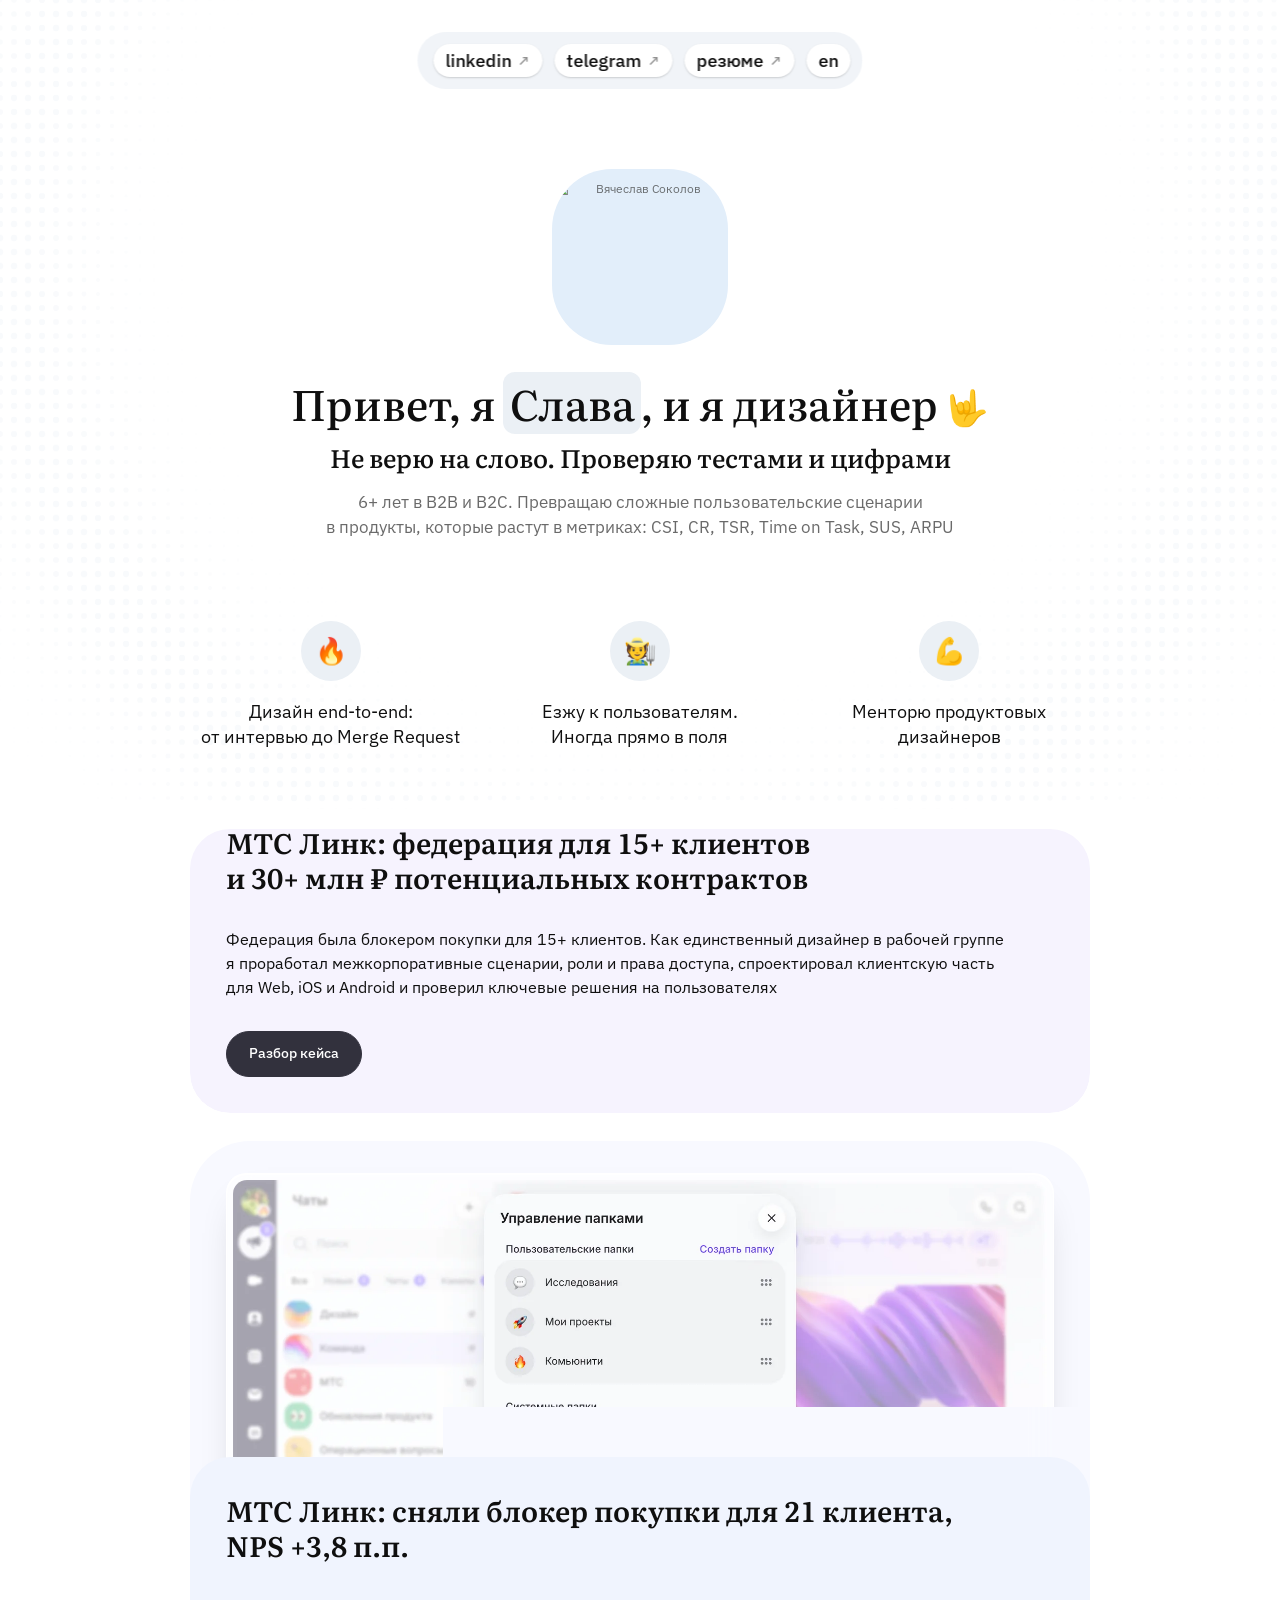
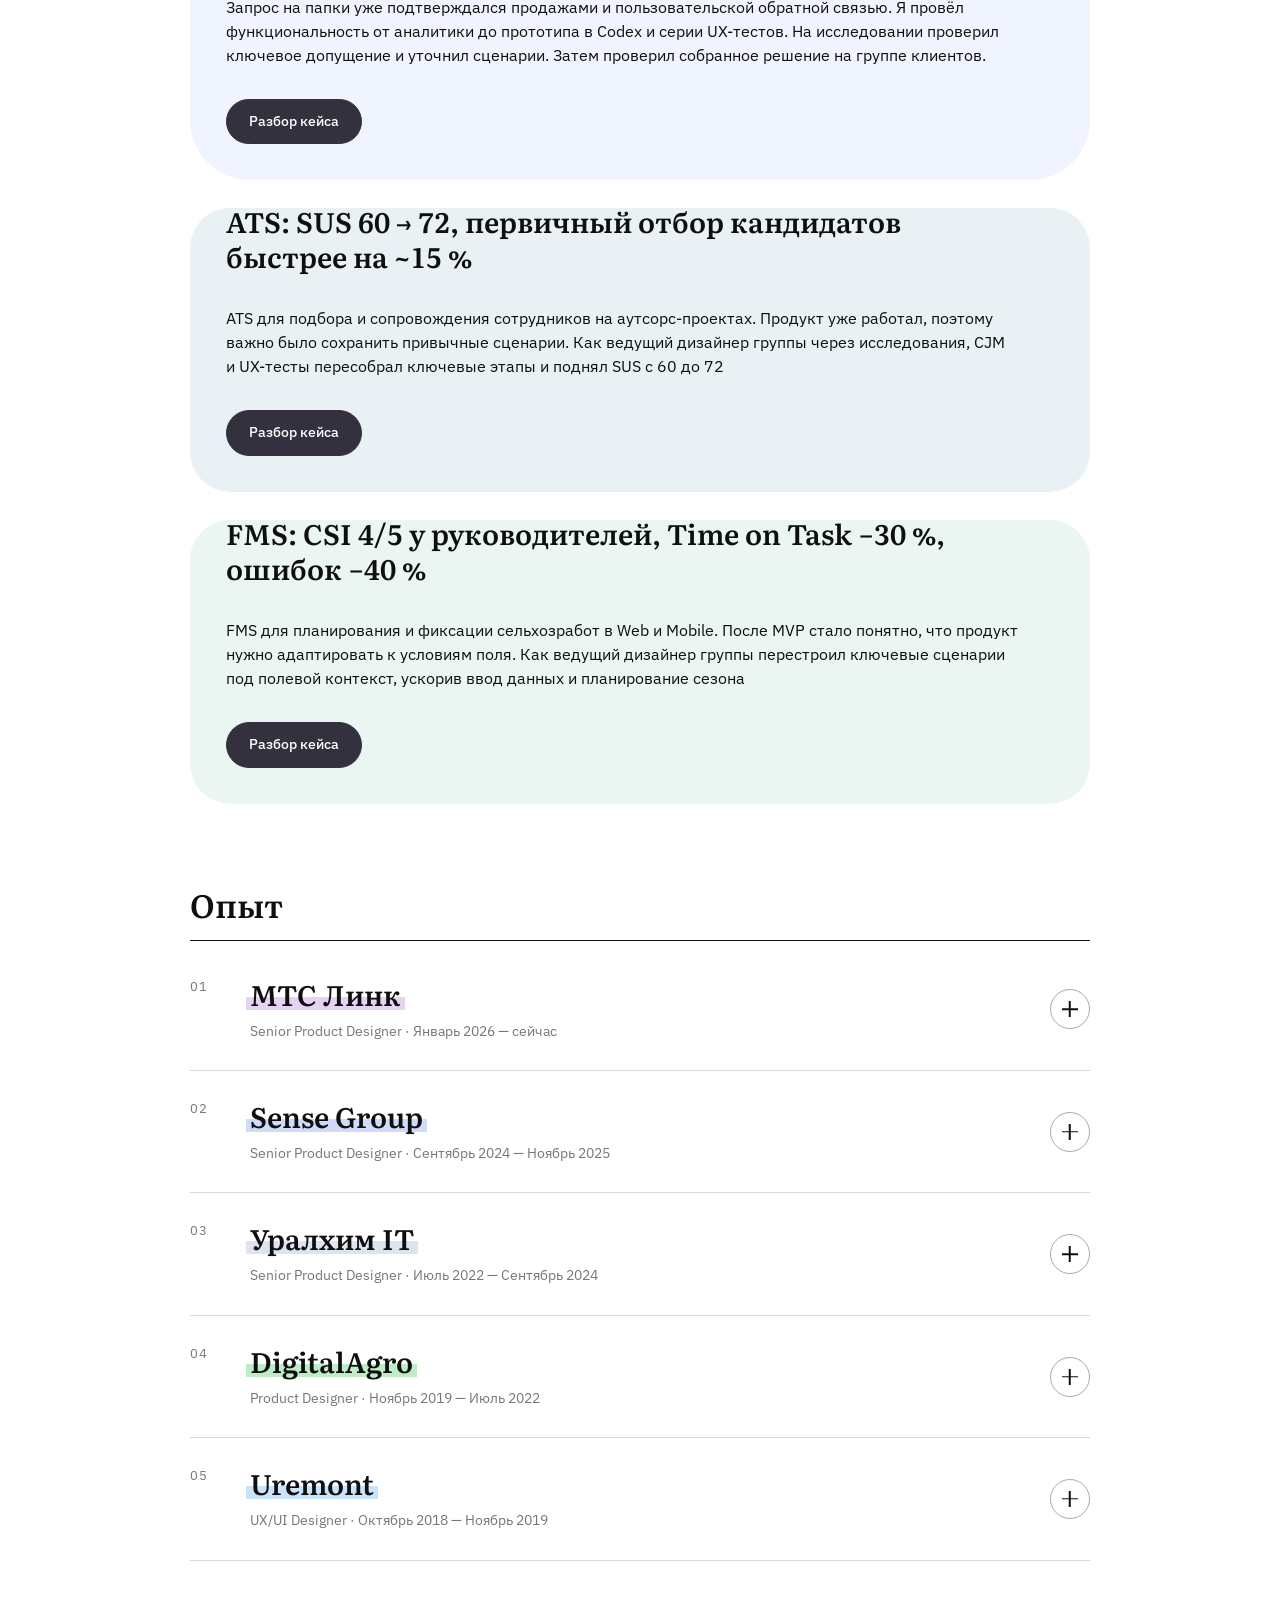
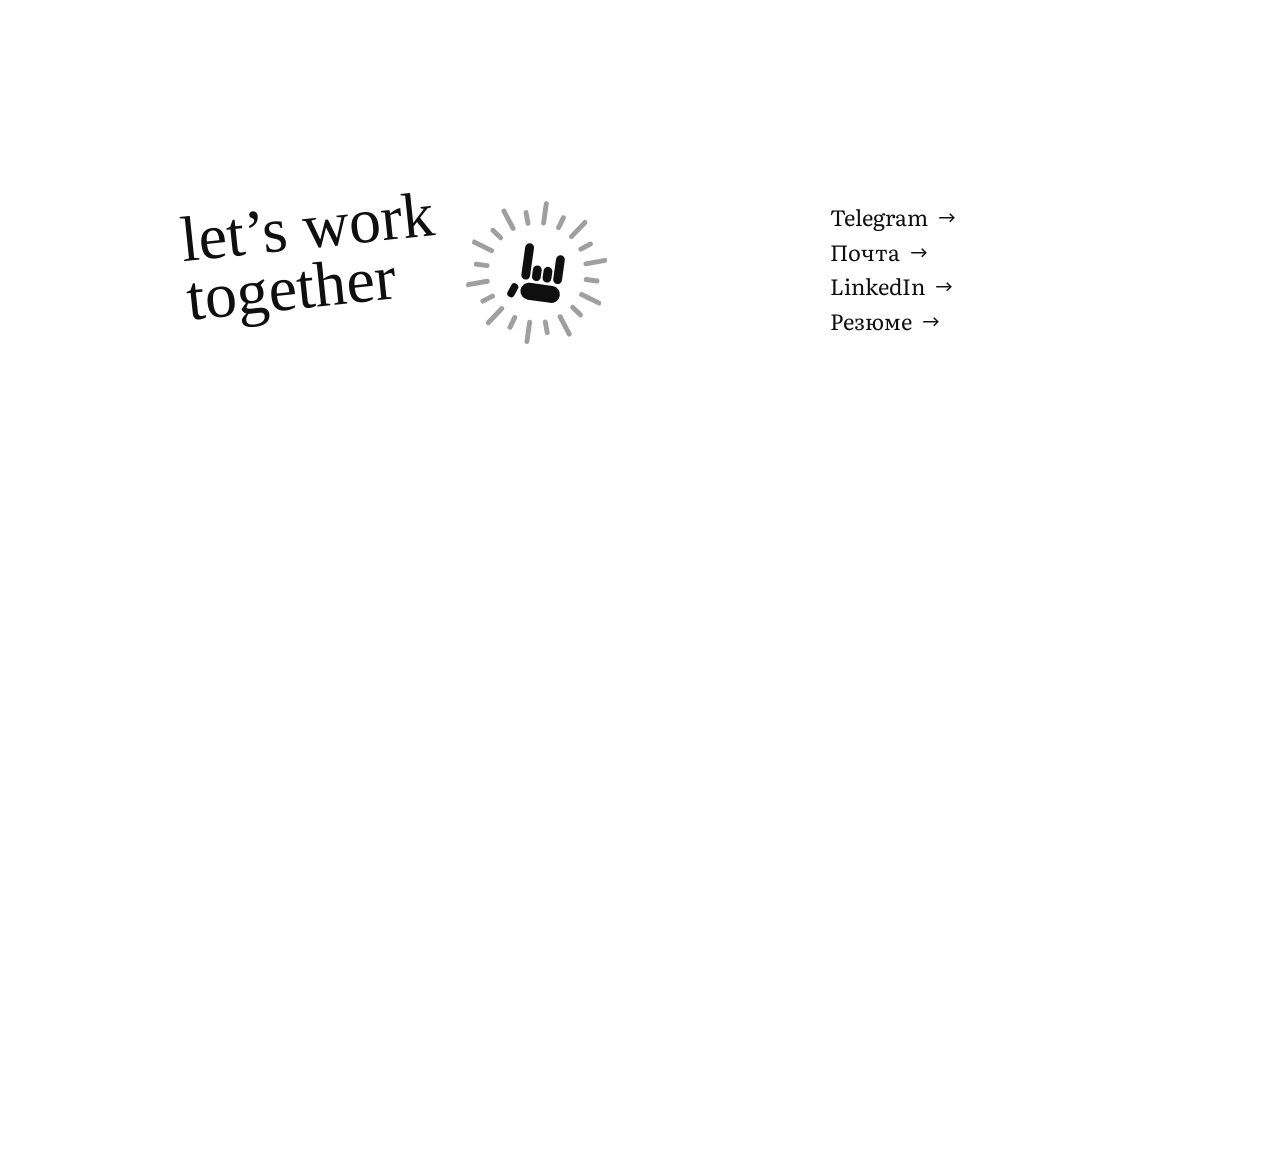
==== commit 4a6aea01: "Update resume link in index.html" ====
--- a/index.html
+++ b/index.html
@@ -36,7 +36,7 @@
       <div class="sidebar__links">
         <a class="pill pill--outline" href="https://www.linkedin.com/in/vycheslav-sokolov/" target="_blank" rel="noopener">LinkedIn<i class="arr">↗</i></a>
         <a class="pill pill--outline" href="https://t.me/Sokolov_k_doske" target="_blank" rel="noopener">Telegram<i class="arr">↗</i></a>
-        <a class="pill pill--outline" href="https://drive.google.com/drive/folders/1yA-wTGNDiWYQ2XmveLwB1-y0D-GJOp_q?usp=sharing" target="_blank" rel="noopener">Резюме<i class="arr">↗</i></a>
+        <a class="pill pill--outline" href="https://drive.google.com/file/d/1mBgHc-7-uNN6uXAS8n-6TZvU27Q838UC/view" target="_blank" rel="noopener">Резюме<i class="arr">↗</i></a>
         <a class="pill pill--outline pill--lang" href="en/" hreflang="en" lang="en" aria-label="English version">EN</a>
       </div>
       <div class="sidebar__photo" id="sidebar-photo"></div>
@@ -84,13 +84,13 @@
         <path d="M172 146 C178 120 188 94 198 72 C206 54 232 62 228 82 C224 106 212 134 202 168"/>
         <path d="M86 172 C60 178 26 160 12 128 C6 112 26 100 40 112 C58 128 76 148 92 160"/>
         <path d="M84 160 C76 206 90 256 138 262 C184 268 210 224 202 168"/>
-      </svg></div><div class="fv1__side"><div class="fv__list"><a class="frow" href="https://t.me/Sokolov_k_doske" target=_blank rel=noopener><span>Telegram</span><i aria-hidden="true">→</i></a><a class="frow" href="mailto:sokolov_vya@mail.ru"><span>Почта</span><i aria-hidden="true">→</i></a><a class="frow" href="https://www.linkedin.com/in/vycheslav-sokolov/" target=_blank rel=noopener><span>LinkedIn</span><i aria-hidden="true">→</i></a><a class="frow" href="https://drive.google.com/drive/folders/1yA-wTGNDiWYQ2XmveLwB1-y0D-GJOp_q?usp=sharing" target=_blank rel=noopener><span>Резюме</span><i aria-hidden="true">→</i></a></div></div></div></div><div class="fvx__layer fvx__layer--dark" aria-hidden="true"><div class="fvx__in fvx__in--1"><div class="fv1__art"><p class="rock" aria-hidden="true"><span>let’s work</span><span>together</span></p><svg class="horns" viewBox="0 0 250 290" aria-hidden="true" fill="none" stroke="currentColor" stroke-width="13" stroke-linecap="round" stroke-linejoin="round">
+      </svg></div><div class="fv1__side"><div class="fv__list"><a class="frow" href="https://t.me/Sokolov_k_doske" target=_blank rel=noopener><span>Telegram</span><i aria-hidden="true">→</i></a><a class="frow" href="mailto:sokolov_vya@mail.ru"><span>Почта</span><i aria-hidden="true">→</i></a><a class="frow" href="https://www.linkedin.com/in/vycheslav-sokolov/" target=_blank rel=noopener><span>LinkedIn</span><i aria-hidden="true">→</i></a><a class="frow" href="https://drive.google.com/file/d/1mBgHc-7-uNN6uXAS8n-6TZvU27Q838UC/view" target=_blank rel=noopener><span>Резюме</span><i aria-hidden="true">→</i></a></div></div></div></div><div class="fvx__layer fvx__layer--dark" aria-hidden="true"><div class="fvx__in fvx__in--1"><div class="fv1__art"><p class="rock" aria-hidden="true"><span>let’s work</span><span>together</span></p><svg class="horns" viewBox="0 0 250 290" aria-hidden="true" fill="none" stroke="currentColor" stroke-width="13" stroke-linecap="round" stroke-linejoin="round">
         <path d="M84 160 C76 126 72 92 76 68 C80 44 112 44 114 68 C116 94 118 120 122 140"/>
         <path d="M122 140 C134 128 164 128 172 146"/>
         <path d="M172 146 C178 120 188 94 198 72 C206 54 232 62 228 82 C224 106 212 134 202 168"/>
         <path d="M86 172 C60 178 26 160 12 128 C6 112 26 100 40 112 C58 128 76 148 92 160"/>
         <path d="M84 160 C76 206 90 256 138 262 C184 268 210 224 202 168"/>
-      </svg></div><div class="fv1__side"><div class="fv__list"><a class="frow" href="https://t.me/Sokolov_k_doske" target=_blank rel=noopener tabindex=-1><span>Telegram</span><i aria-hidden="true">→</i></a><a class="frow" href="mailto:sokolov_vya@mail.ru" tabindex=-1><span>Почта</span><i aria-hidden="true">→</i></a><a class="frow" href="https://www.linkedin.com/in/vycheslav-sokolov/" target=_blank rel=noopener tabindex=-1><span>LinkedIn</span><i aria-hidden="true">→</i></a><a class="frow" href="https://drive.google.com/drive/folders/1yA-wTGNDiWYQ2XmveLwB1-y0D-GJOp_q?usp=sharing" target=_blank rel=noopener tabindex=-1><span>Резюме</span><i aria-hidden="true">→</i></a></div></div></div></div></div></div>
+      </svg></div><div class="fv1__side"><div class="fv__list"><a class="frow" href="https://t.me/Sokolov_k_doske" target=_blank rel=noopener tabindex=-1><span>Telegram</span><i aria-hidden="true">→</i></a><a class="frow" href="mailto:sokolov_vya@mail.ru" tabindex=-1><span>Почта</span><i aria-hidden="true">→</i></a><a class="frow" href="https://www.linkedin.com/in/vycheslav-sokolov/" target=_blank rel=noopener tabindex=-1><span>LinkedIn</span><i aria-hidden="true">→</i></a><a class="frow" href="https://drive.google.com/file/d/1mBgHc-7-uNN6uXAS8n-6TZvU27Q838UC/view" target=_blank rel=noopener tabindex=-1><span>Резюме</span><i aria-hidden="true">→</i></a></div></div></div></div></div></div>
   </section>
 
   </main>
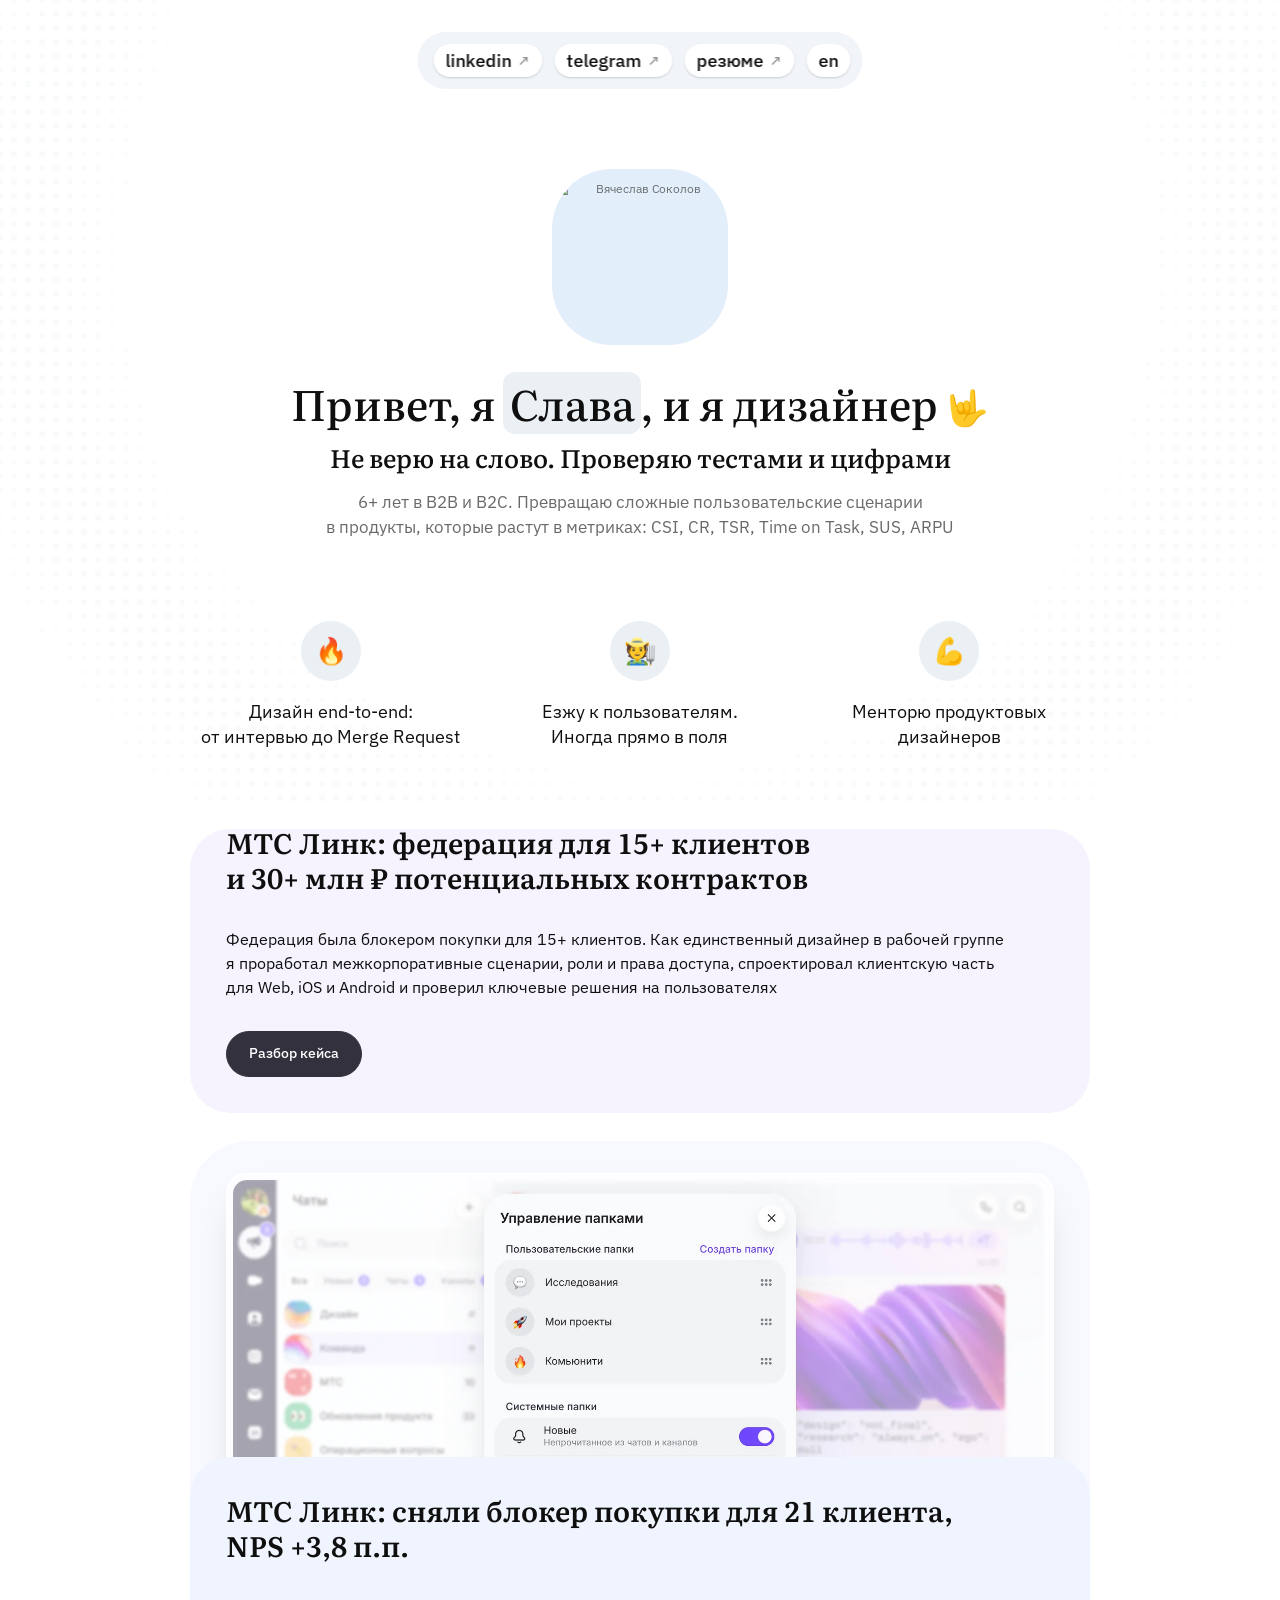
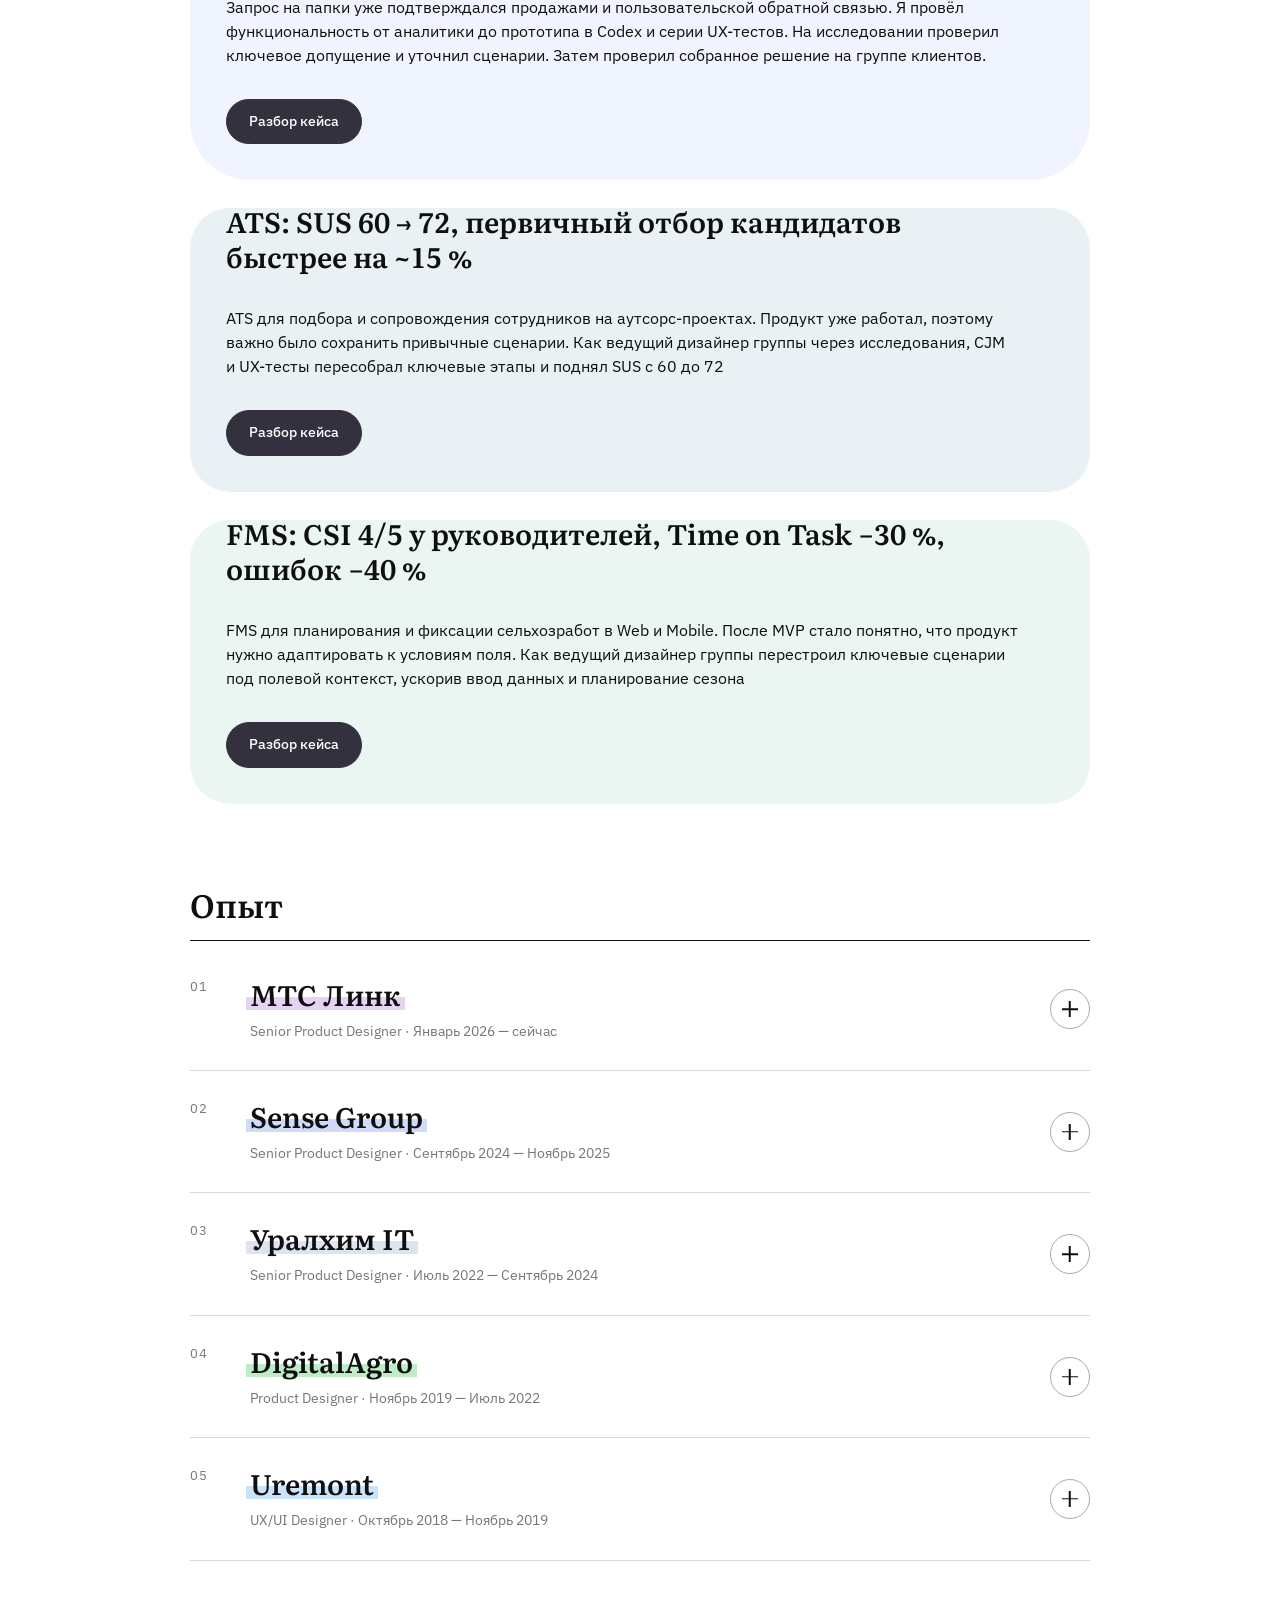
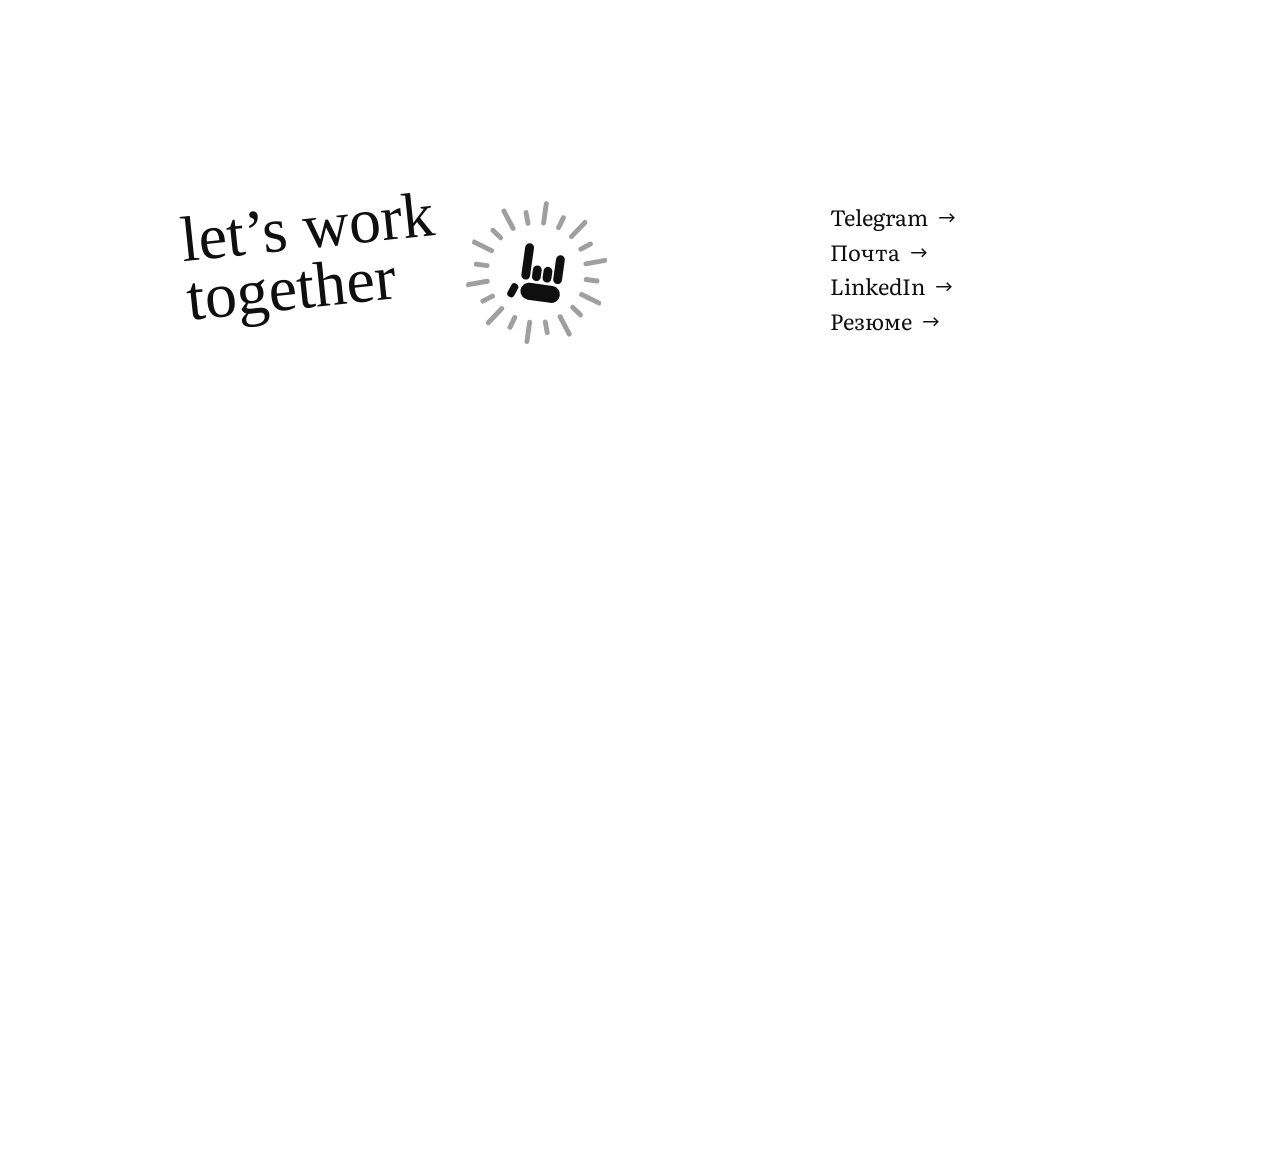
==== commit 67a1b9eb: "Add og:image/twitter:image social preview card Co-Authored-By: Claude Sonnet 5 <noreply@anthropic.co" ====
--- a/index.html
+++ b/index.html
@@ -18,6 +18,12 @@
 <meta property="og:url" content="https://www.vsokolov.com/">
 <meta property="og:title" content="Senior Product Designer">
 <meta property="og:description" content="6+ лет в B2B и B2C. Превращаю сложные пользовательские сценарии в продукты.">
+<meta property="og:image" content="https://www.vsokolov.com/assets/images/shared/og-card.png">
+<meta property="og:image:width" content="1200">
+<meta property="og:image:height" content="630">
+<meta property="og:image:alt" content="Вячеслав Соколов — Senior Product Designer">
+<meta name="twitter:card" content="summary_large_image">
+<meta name="twitter:image" content="https://www.vsokolov.com/assets/images/shared/og-card.png">
 <link rel="preconnect" href="https://fonts.googleapis.com">
 <link rel="preconnect" href="https://fonts.gstatic.com" crossorigin>
 <link href="https://fonts.googleapis.com/css2?family=Literata:wght@500;600&family=IBM+Plex+Sans:wght@400;500;600&family=Permanent+Marker&display=swap" rel="stylesheet">
